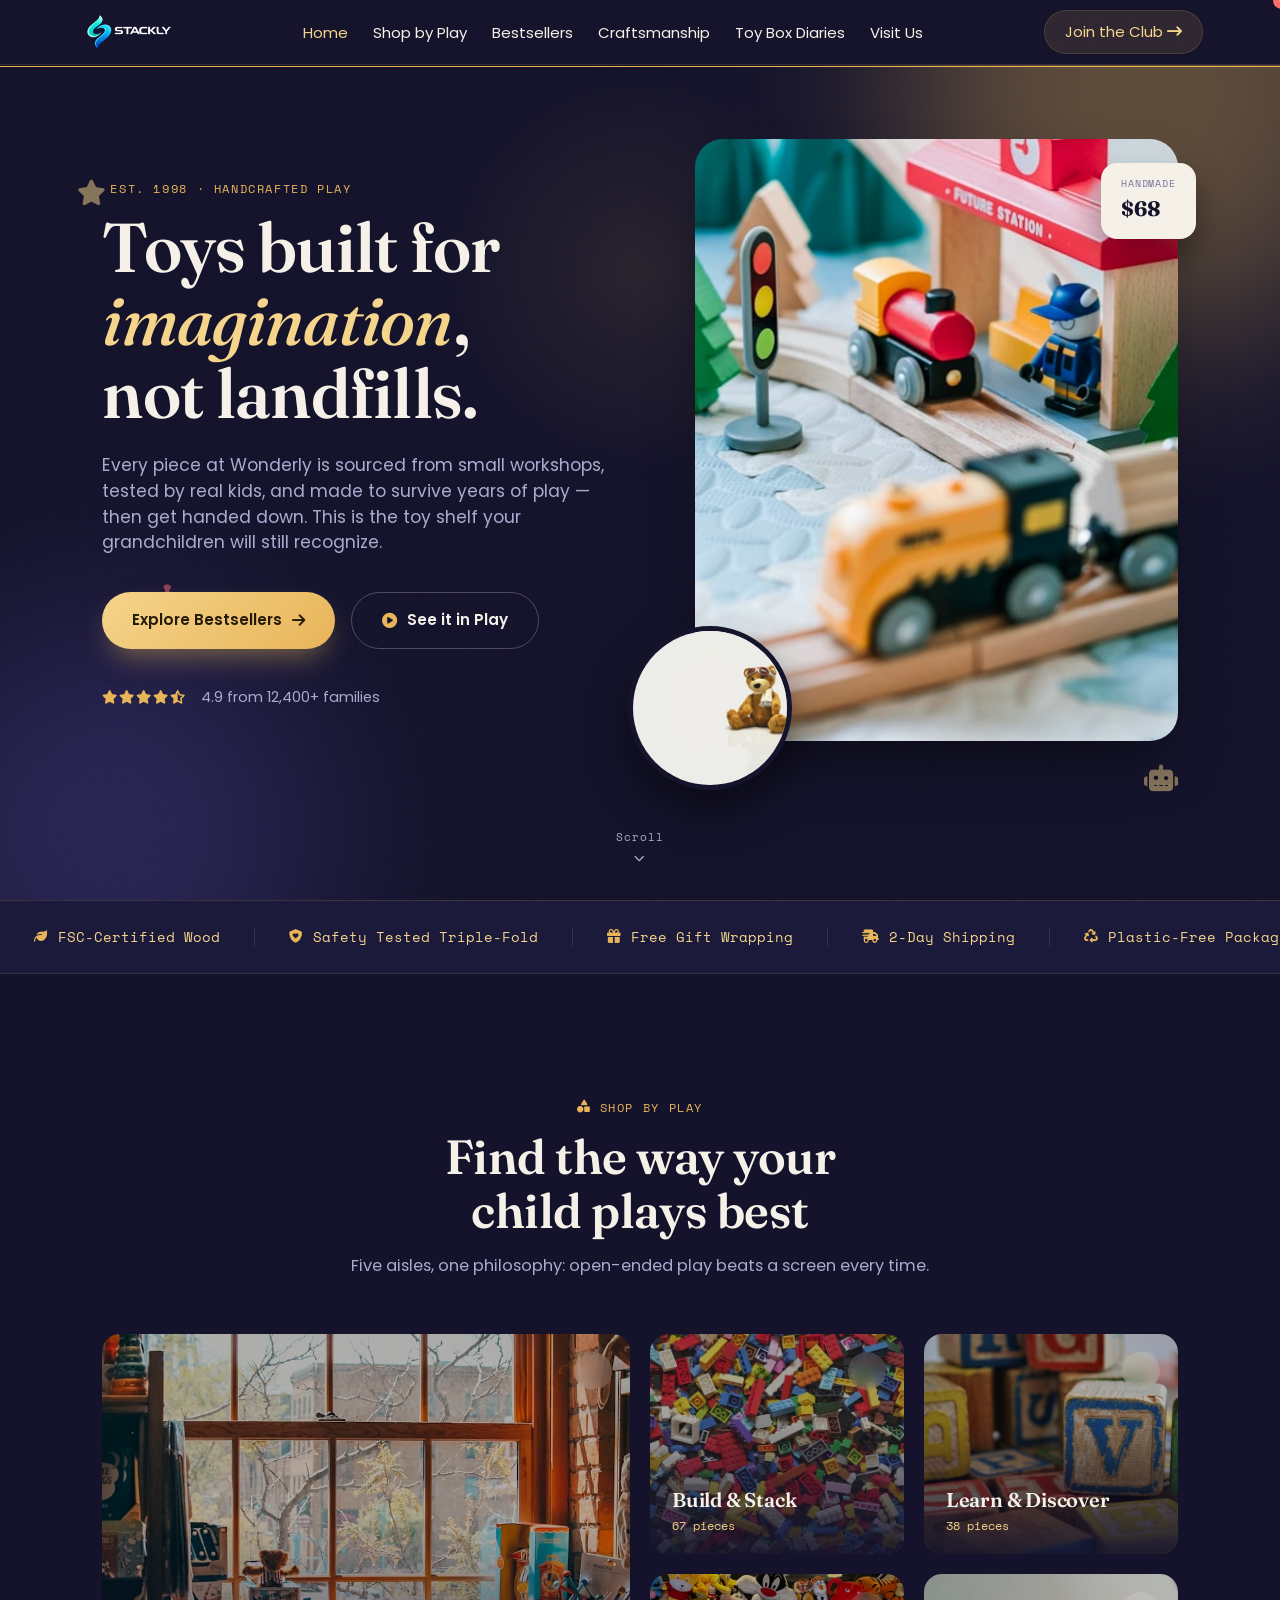
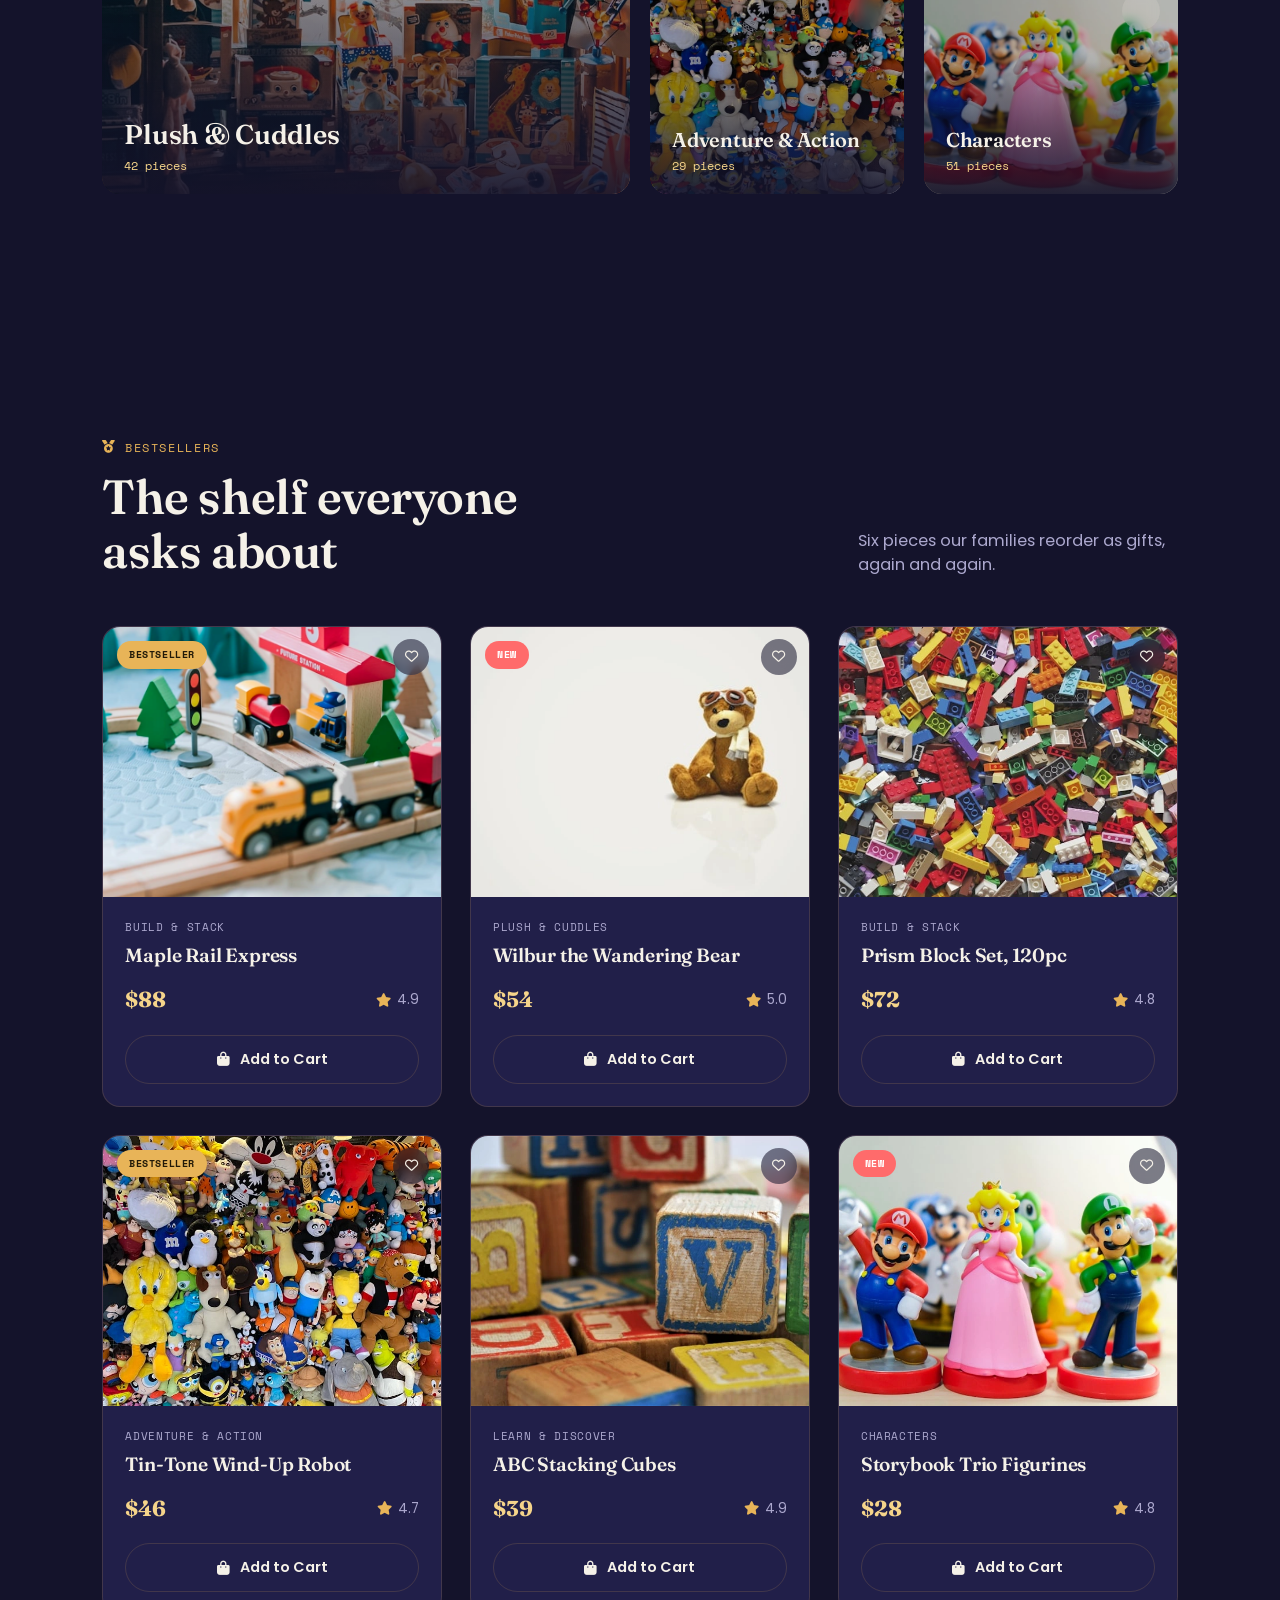
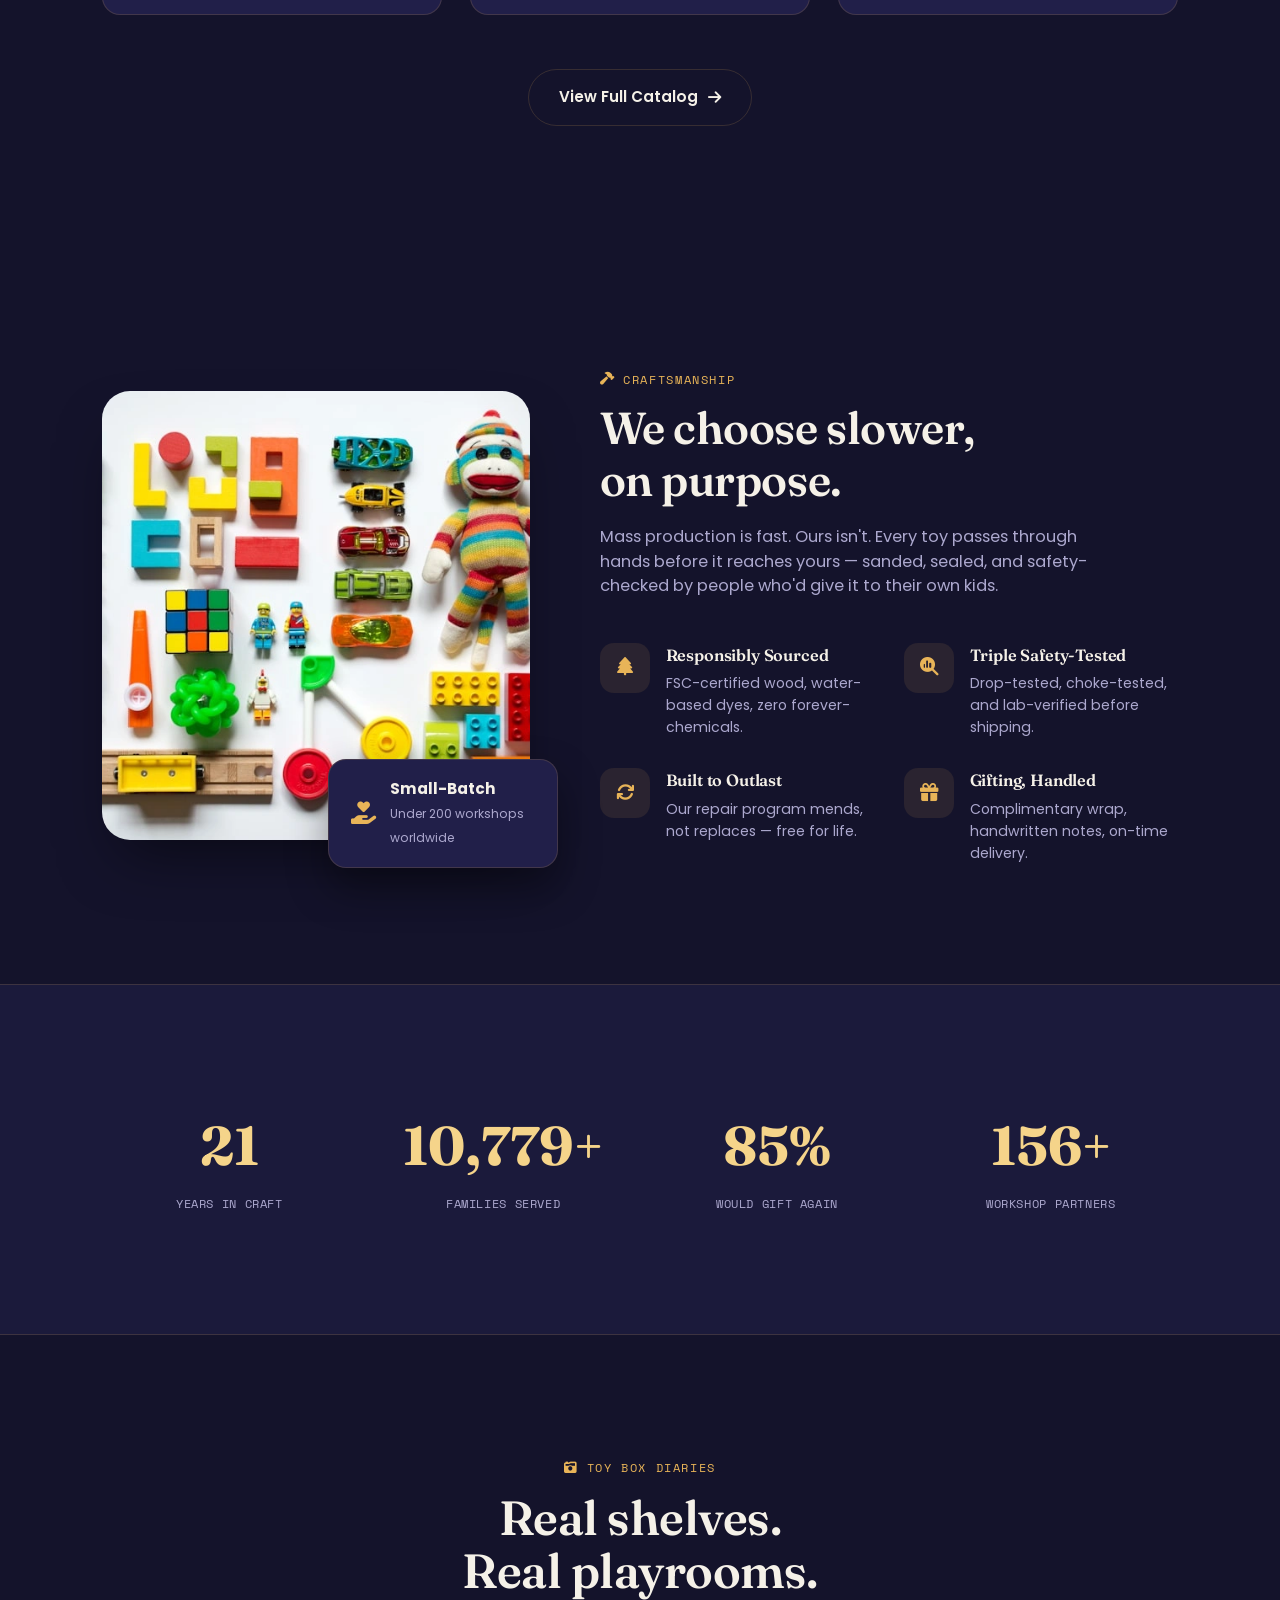
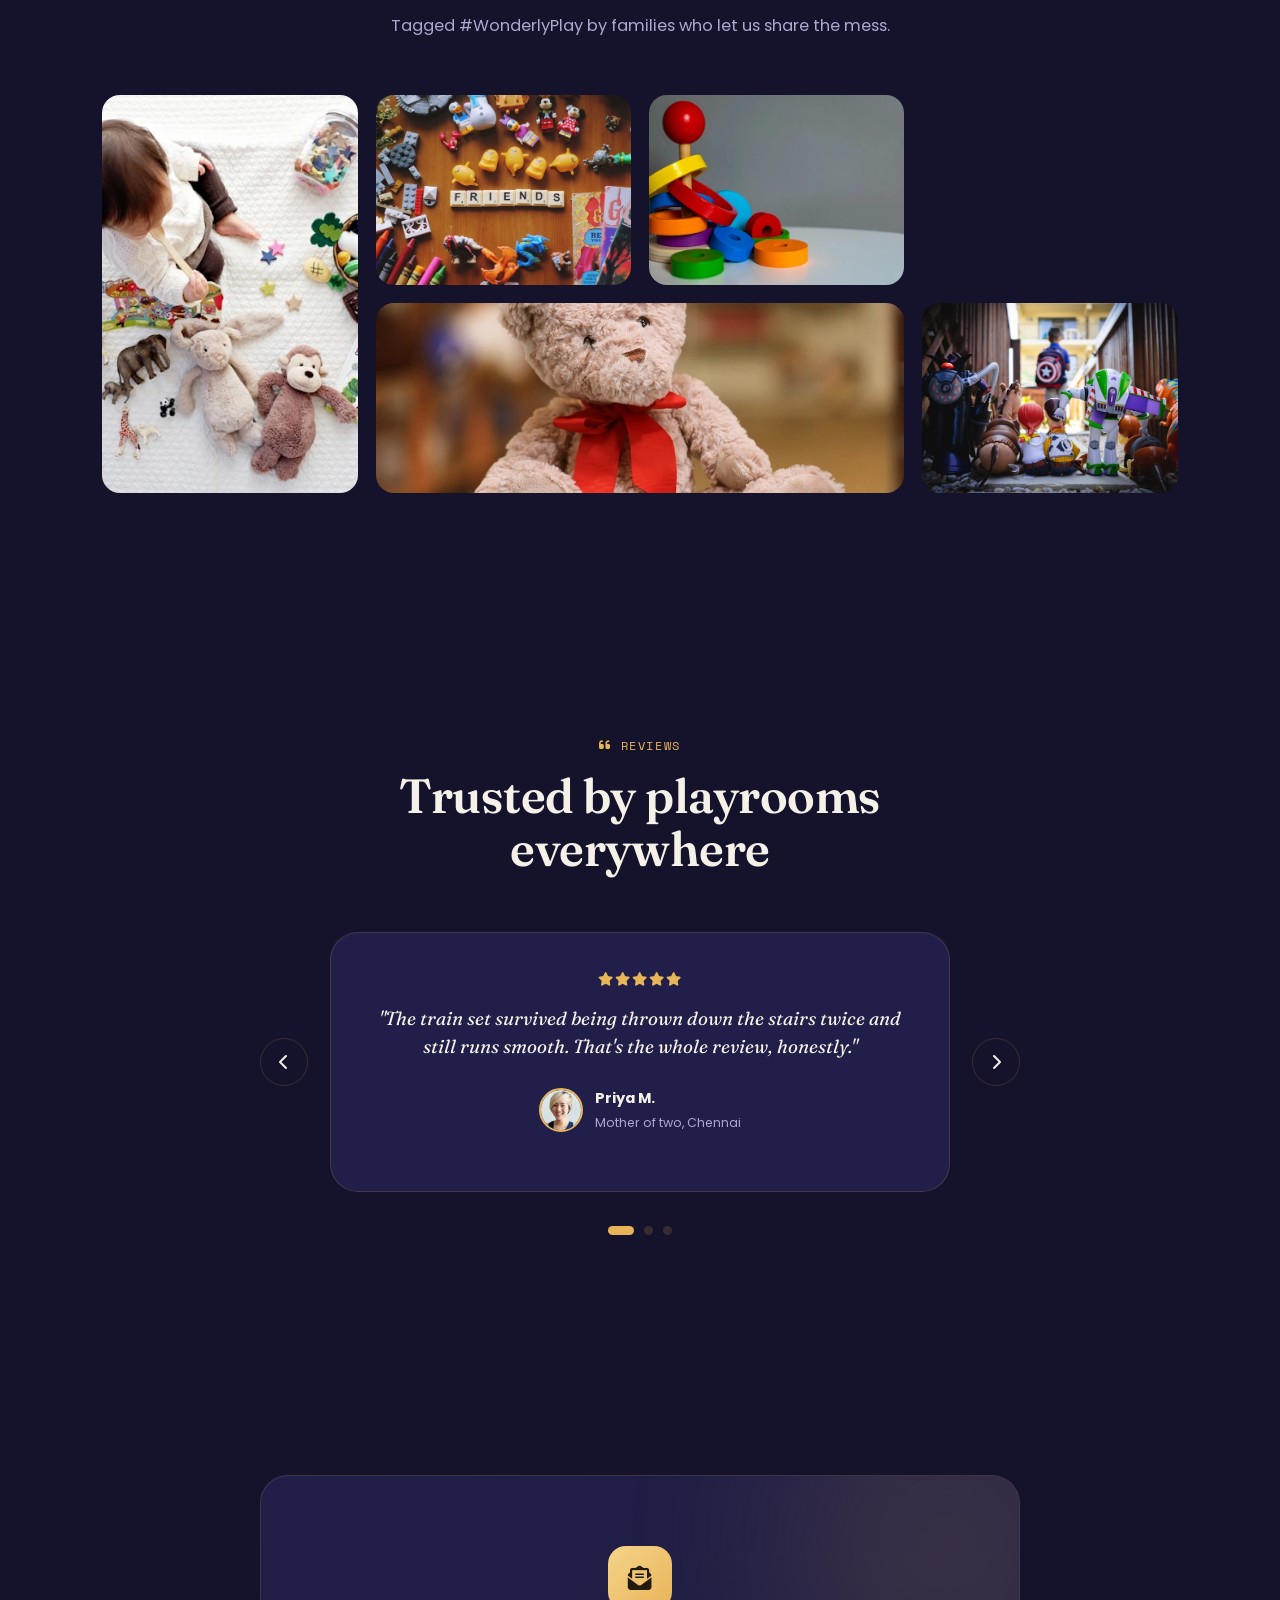
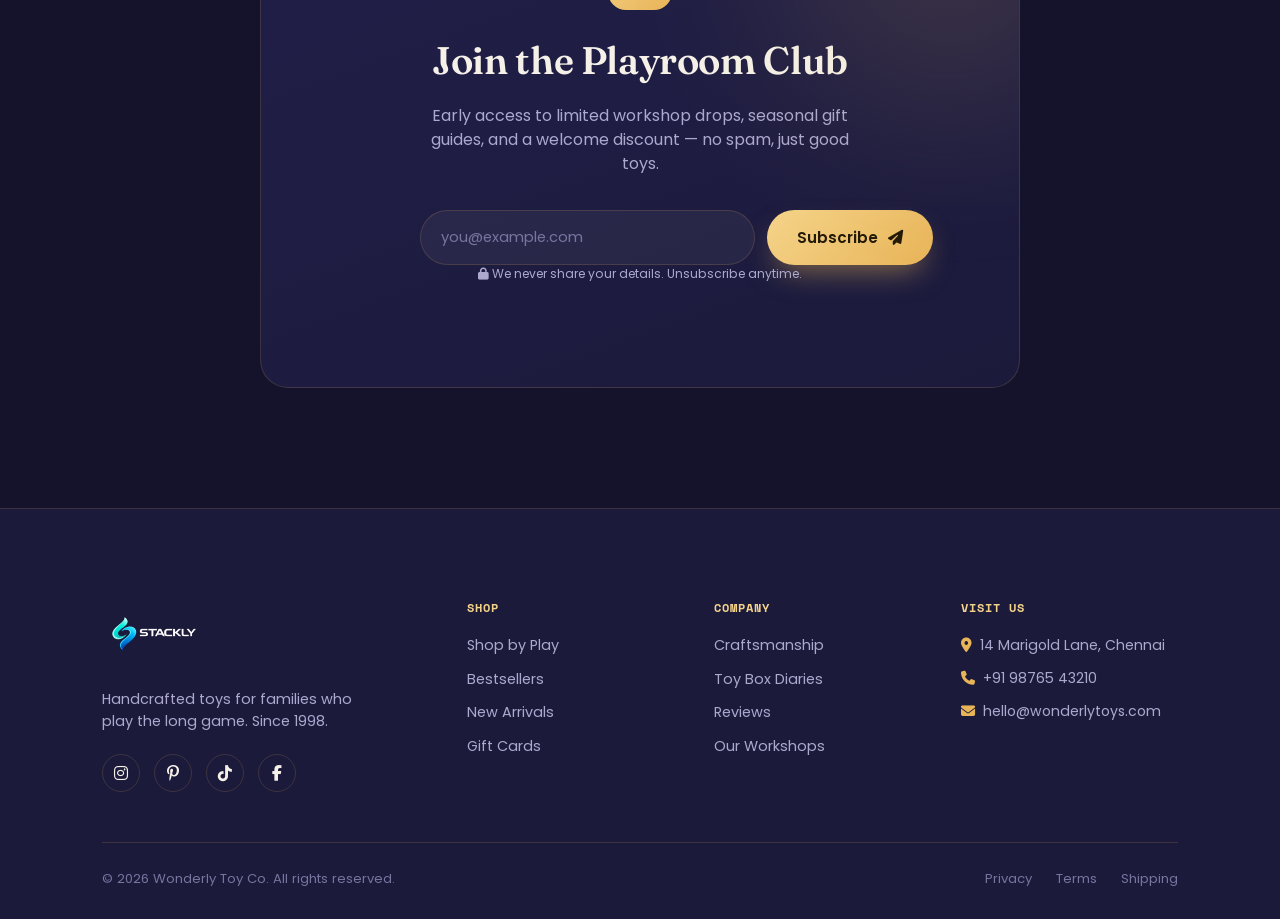
==== index.html @ fb706597 "first commit" ====
<!DOCTYPE html>
<html lang="en">
<head>
<meta charset="UTF-8">
<meta name="viewport" content="width=device-width, initial-scale=1.0">
<title>Wonderly &mdash; Toys Worth Keeping</title>

<link rel="preconnect" href="https://fonts.googleapis.com">
<link href="https://fonts.googleapis.com/css2?family=Fraunces:ital,opsz,wght@0,9..144,400;0,9..144,500;0,9..144,600;0,9..144,700;1,9..144,500&family=Poppins:wght@300;400;500;600;700;800&family=Space+Mono:wght@400;700&display=swap" rel="stylesheet">
<link rel="stylesheet" href="https://cdnjs.cloudflare.com/ajax/libs/font-awesome/6.5.1/css/all.min.css">

<link rel="stylesheet" href="style.css">
</head>
<body>

<div class="grain"></div>
<div class="cursor-glow" id="cursorGlow"></div>

<!-- ================= NAVBAR ================= -->
<header class="navbar" id="navbar">
  <div class="nav-inner">
    <a href="index.html">
    <img src="Assest/stacklylogo (1).webp" alt="Stackly Logo">
</a>

    <nav class="nav-links" id="navLinks">
        <a href="index.html" class="active-link">Home</a>
      <a href="shop.html">Shop by Play</a>
      <a href="best.html">Bestsellers</a>
      <a href="craft.html">Craftsmanship</a>
      <a href="diaries.html">Toy Box Diaries</a>
      <a href="visit.html">Visit Us</a>
      
    </nav>

    <div class="nav-icons">
     
        <span class="cart-count">3</span>
      </button>
      <a href="login.html" class="nav-cta">Join the Club <i class="fa-solid fa-arrow-right-long"></i></a>
      <button class="hamburger" id="hamburger" aria-label="Menu" aria-expanded="false">
        <span></span><span></span><span></span>
      </button>
    </div>
  </div>
</header>

<!-- mobile menu overlay -->
<div class="mobile-menu" id="mobileMenu">
  <nav>
    <a href="index.html">Home</a>
    <a href="shop.html">Shop by Play</a>
    <a href="best.html">Bestsellers</a>
    <a href="craft.html">Craftsmanship</a>
    <a href="diaries.html">Toy Box Diaries</a>
    <a href="visit.html">Visit Us</a>
    <a href="login.html" class="mm-cta">Join the Club</a>
  </nav>
</div>

<main>

<!-- ================= 1. HERO ================= -->
<section class="hero" id="hero">
  <div class="hero-bg-shapes">
    <span class="blob blob-a"></span>
    <span class="blob blob-b"></span>
    <i class="fa-solid fa-star float-icon fi-1"></i>
    <i class="fa-solid fa-puzzle-piece float-icon fi-2"></i>
    <i class="fa-solid fa-kite float-icon fi-3"></i>
    <i class="fa-solid fa-robot float-icon fi-4"></i>
  </div>

  <div class="hero-inner">
    <div class="hero-copy">
      <p class="eyebrow reveal"><i class="fa-solid fa-sparkles"></i> Est. 1998 &middot; Handcrafted Play</p>
      <h1 class="reveal">Toys built for<br><span class="script-word">imagination</span>,<br>not landfills.</h1>
      <p class="hero-sub reveal">Every piece at Wonderly is sourced from small workshops, tested by real kids, and made to survive years of play &mdash; then get handed down. This is the toy shelf your grandchildren will still recognize.</p>
      <div class="hero-actions reveal">
        <a href="best.html" class="btn btn-primary">
          <span>Explore Bestsellers</span>
          <i class="fa-solid fa-arrow-right"></i>
        </a>
        <a href="404.html" class="btn btn-ghost">
          <i class="fa-solid fa-circle-play"></i>
          <span>See it in Play</span>
        </a>
      </div>
      <div class="hero-trust reveal">
        <div class="stars">
          <i class="fa-solid fa-star"></i><i class="fa-solid fa-star"></i><i class="fa-solid fa-star"></i><i class="fa-solid fa-star"></i><i class="fa-solid fa-star-half-stroke"></i>
        </div>
        <span>4.9 from 12,400+ families</span>
      </div>
    </div>

    <div class="hero-visual reveal">
      <div class="hero-frame">
        <img src="Assest/toy1.webp" alt="Handcrafted wooden train set" class="hero-img hero-img-main">
        <img src="Assest/toy2.webp" alt="Plush teddy bear" class="hero-img hero-img-float">
        <div class="hero-tag">
          <span class="tag-eyebrow">Handmade</span>
          <span class="tag-price">$68</span>
        </div>
      </div>
      <div class="hero-frame-glow"></div>
    </div>
  </div>

  <a href="#marquee" class="scroll-cue" aria-label="Scroll down">
    <span>Scroll</span>
    <i class="fa-solid fa-chevron-down"></i>
  </a>
</section>

<!-- ================= 2. TRUST MARQUEE ================= -->
<section class="marquee-section" id="marquee">
  <div class="marquee-track">
    <div class="marquee-group">
      <span><i class="fa-solid fa-leaf"></i> FSC-Certified Wood</span>
      <span><i class="fa-solid fa-shield-heart"></i> Safety Tested Triple-Fold</span>
      <span><i class="fa-solid fa-gift"></i> Free Gift Wrapping</span>
      <span><i class="fa-solid fa-truck-fast"></i> 2-Day Shipping</span>
      <span><i class="fa-solid fa-recycle"></i> Plastic-Free Packaging</span>
      <span><i class="fa-solid fa-award"></i> 25 Years of Craft</span>
      <span><i class="fa-solid fa-leaf"></i> FSC-Certified Wood</span>
      <span><i class="fa-solid fa-shield-heart"></i> Safety Tested Triple-Fold</span>
      <span><i class="fa-solid fa-gift"></i> Free Gift Wrapping</span>
      <span><i class="fa-solid fa-truck-fast"></i> 2-Day Shipping</span>
      <span><i class="fa-solid fa-recycle"></i> Plastic-Free Packaging</span>
      <span><i class="fa-solid fa-award"></i> 25 Years of Craft</span>
    </div>
  </div>
</section>

<!-- ================= 3. CATEGORIES ================= -->
<section class="categories" id="categories">
  <div class="section-head reveal">
    <p class="eyebrow"><i class="fa-solid fa-shapes"></i> Shop by Play</p>
    <h2>Find the way your<br>child plays best</h2>
    <p class="section-sub">Five aisles, one philosophy: open-ended play beats a screen every time.</p>
  </div>

  <div class="cat-grid">
    <a href="404.html" class="cat-card cat-large reveal">
      <img src="Assest/toy3.webp" alt="Shelf of plush toys">
      <div class="cat-info">
        <h3>Plush &amp; Cuddles</h3>
        <p>42 pieces</p>
      </div>
      <span class="cat-arrow"><i class="fa-solid fa-arrow-up-right"></i></span>
    </a>
    <a href="404.html" class="cat-card reveal">
      <img src="Assest/toy4.webp" alt="Colourful building blocks">
      <div class="cat-info">
        <h3>Build &amp; Stack</h3>
        <p>67 pieces</p>
      </div>
      <span class="cat-arrow"><i class="fa-solid fa-arrow-up-right"></i></span>
    </a>
    <a href="404.html" class="cat-card reveal">
      <img src="Assest/toy5.webp" alt="Alphabet learning cubes">
      <div class="cat-info">
        <h3>Learn &amp; Discover</h3>
        <p>38 pieces</p>
      </div>
      <span class="cat-arrow"><i class="fa-solid fa-arrow-up-right"></i></span>
    </a>
    <a href="404.html" class="cat-card reveal">
      <img src="Assest/toy6.webp" alt="Robot action figure">
      <div class="cat-info">
        <h3>Adventure &amp; Action</h3>
        <p>29 pieces</p>
      </div>
      <span class="cat-arrow"><i class="fa-solid fa-arrow-up-right"></i></span>
    </a>
    <a href="404.html" class="cat-card reveal">
      <img src="Assest/toy7.webp" alt="Character figurines">
      <div class="cat-info">
        <h3>Characters</h3>
        <p>51 pieces</p>
      </div>
      <span class="cat-arrow"><i class="fa-solid fa-arrow-up-right"></i></span>
    </a>
  </div>
</section>

<!-- ================= 4. FEATURED PRODUCTS ================= -->
<section class="bestsellers" id="bestsellers">
  <div class="section-head split reveal">
    <div>
      <p class="eyebrow"><i class="fa-solid fa-medal"></i> Bestsellers</p>
      <h2>The shelf everyone<br>asks about</h2>
    </div>
    <p class="section-sub">Six pieces our families reorder as gifts, again and again.</p>
  </div>

  <div class="product-grid">

    <article class="product-card reveal">
      <div class="product-media">
        <img src="Assest/toy1.webp" alt="Wooden train set">
        <span class="product-badge">Bestseller</span>
        <button class="wish-btn"><i class="fa-regular fa-heart"></i></button>
      </div>
      <div class="product-info">
        <p class="product-cat">Build &amp; Stack</p>
        <h3>Maple Rail Express</h3>
        <div class="product-bottom">
          <span class="price">$88</span>
          <div class="rating"><i class="fa-solid fa-star"></i> 4.9</div>
        </div>
        <button class="btn-add"><i class="fa-solid fa-bag-shopping"></i> Add to Cart</button>
      </div>
    </article>

    <article class="product-card reveal">
      <div class="product-media">
        <img src="Assest/toy2.webp" alt="Plush teddy bear">
        <span class="product-badge badge-new">New</span>
        <button class="wish-btn"><i class="fa-regular fa-heart"></i></button>
      </div>
      <div class="product-info">
        <p class="product-cat">Plush &amp; Cuddles</p>
        <h3>Wilbur the Wandering Bear</h3>
        <div class="product-bottom">
          <span class="price">$54</span>
          <div class="rating"><i class="fa-solid fa-star"></i> 5.0</div>
        </div>
        <button class="btn-add"><i class="fa-solid fa-bag-shopping"></i> Add to Cart</button>
      </div>
    </article>

    <article class="product-card reveal">
      <div class="product-media">
        <img src="Assest/toy4.webp" alt="Colourful building blocks">
        <button class="wish-btn"><i class="fa-regular fa-heart"></i></button>
      </div>
      <div class="product-info">
        <p class="product-cat">Build &amp; Stack</p>
        <h3>Prism Block Set, 120pc</h3>
        <div class="product-bottom">
          <span class="price">$72</span>
          <div class="rating"><i class="fa-solid fa-star"></i> 4.8</div>
        </div>
        <button class="btn-add"><i class="fa-solid fa-bag-shopping"></i> Add to Cart</button>
      </div>
    </article>

    <article class="product-card reveal">
      <div class="product-media">
        <img src="Assest/toy6.webp" alt="Retro robot toy">
        <span class="product-badge">Bestseller</span>
        <button class="wish-btn"><i class="fa-regular fa-heart"></i></button>
      </div>
      <div class="product-info">
        <p class="product-cat">Adventure &amp; Action</p>
        <h3>Tin-Tone Wind-Up Robot</h3>
        <div class="product-bottom">
          <span class="price">$46</span>
          <div class="rating"><i class="fa-solid fa-star"></i> 4.7</div>
        </div>
        <button class="btn-add"><i class="fa-solid fa-bag-shopping"></i> Add to Cart</button>
      </div>
    </article>

    <article class="product-card reveal">
      <div class="product-media">
        <img src="Assest/toy5.webp" alt="Alphabet cube toy set">
        <button class="wish-btn"><i class="fa-regular fa-heart"></i></button>
      </div>
      <div class="product-info">
        <p class="product-cat">Learn &amp; Discover</p>
        <h3>ABC Stacking Cubes</h3>
        <div class="product-bottom">
          <span class="price">$39</span>
          <div class="rating"><i class="fa-solid fa-star"></i> 4.9</div>
        </div>
        <button class="btn-add"><i class="fa-solid fa-bag-shopping"></i> Add to Cart</button>
      </div>
    </article>

    <article class="product-card reveal">
      <div class="product-media">
        <img src="Assest/toy7.webp" alt="Character figurine trio">
        <span class="product-badge badge-new">New</span>
        <button class="wish-btn"><i class="fa-regular fa-heart"></i></button>
      </div>
      <div class="product-info">
        <p class="product-cat">Characters</p>
        <h3>Storybook Trio Figurines</h3>
        <div class="product-bottom">
          <span class="price">$28</span>
          <div class="rating"><i class="fa-solid fa-star"></i> 4.8</div>
        </div>
        <button class="btn-add"><i class="fa-solid fa-bag-shopping"></i> Add to Cart</button>
      </div>
    </article>

  </div>

  <div class="bestseller-cta reveal">
    <a href="404.html" class="btn btn-outline">View Full Catalog <i class="fa-solid fa-arrow-right"></i></a>
  </div>
</section>

<!-- ================= 5. CRAFTSMANSHIP ================= -->
<section class="craft" id="craft">
  <div class="craft-visual reveal">
    <img src="Assest/toy8.webp" alt="Wooden toys being made">
    <div class="craft-float-card">
      <i class="fa-solid fa-hand-holding-heart"></i>
      <div>
        <strong>Small-Batch</strong>
        <span>Under 200 workshops worldwide</span>
      </div>
    </div>
  </div>

  <div class="craft-copy">
    <p class="eyebrow reveal"><i class="fa-solid fa-hammer"></i> Craftsmanship</p>
    <h2 class="reveal">We choose slower,<br>on purpose.</h2>
    <p class="craft-sub reveal">Mass production is fast. Ours isn't. Every toy passes through hands before it reaches yours &mdash; sanded, sealed, and safety-checked by people who'd give it to their own kids.</p>

    <div class="craft-features">
      <div class="craft-feat reveal">
        <span class="craft-icon"><i class="fa-solid fa-tree"></i></span>
        <div>
          <h4>Responsibly Sourced</h4>
          <p>FSC-certified wood, water-based dyes, zero forever-chemicals.</p>
        </div>
      </div>
      <div class="craft-feat reveal">
        <span class="craft-icon"><i class="fa-solid fa-magnifying-glass-chart"></i></span>
        <div>
          <h4>Triple Safety-Tested</h4>
          <p>Drop-tested, choke-tested, and lab-verified before shipping.</p>
        </div>
      </div>
      <div class="craft-feat reveal">
        <span class="craft-icon"><i class="fa-solid fa-arrows-rotate"></i></span>
        <div>
          <h4>Built to Outlast</h4>
          <p>Our repair program mends, not replaces &mdash; free for life.</p>
        </div>
      </div>
      <div class="craft-feat reveal">
        <span class="craft-icon"><i class="fa-solid fa-gift"></i></span>
        <div>
          <h4>Gifting, Handled</h4>
          <p>Complimentary wrap, handwritten notes, on-time delivery.</p>
        </div>
      </div>
    </div>
  </div>
</section>

<!-- ================= 6. STATS ================= -->
<section class="stats" id="stats">
  <div class="stats-grid">
    <div class="stat reveal">
      <span class="stat-num" data-target="25" data-suffix="">0</span>
      <p>Years in Craft</p>
    </div>
    <div class="stat reveal">
      <span class="stat-num" data-target="12400" data-suffix="+">0</span>
      <p>Families Served</p>
    </div>
    <div class="stat reveal">
      <span class="stat-num" data-target="98" data-suffix="%">0</span>
      <p>Would Gift Again</p>
    </div>
    <div class="stat reveal">
      <span class="stat-num" data-target="180" data-suffix="+">0</span>
      <p>Workshop Partners</p>
    </div>
  </div>
</section>

<!-- ================= 7. GALLERY ================= -->
<section class="gallery" id="gallery">
  <div class="section-head reveal">
    <p class="eyebrow"><i class="fa-solid fa-camera-retro"></i> Toy Box Diaries</p>
    <h2>Real shelves.<br>Real playrooms.</h2>
    <p class="section-sub">Tagged #WonderlyPlay by families who let us share the mess.</p>
  </div>

  <div class="gallery-grid">
    <div class="gallery-item g-tall reveal">
      <img src="Assest/toy9.webp" alt="Child surrounded by toys">
      <span class="g-overlay"><i class="fa-brands fa-instagram"></i> @little.wonders</span>
    </div>
    <div class="gallery-item reveal">
      <img src="Assest/toy10.webp" alt="Assorted colourful toys">
      <span class="g-overlay"><i class="fa-brands fa-instagram"></i> @playroom.diaries</span>
    </div>
    <div class="gallery-item reveal">
      <img src="Assest/toy11.webp" alt="Plastic building toy">
      <span class="g-overlay"><i class="fa-brands fa-instagram"></i> @rainydayplay</span>
    </div>
    <div class="gallery-item g-wide reveal">
      <img src="Assest/toy12.webp" alt="Teddy bear with red bow">
      <span class="g-overlay"><i class="fa-brands fa-instagram"></i> @bearhugs_co</span>
    </div>
    <div class="gallery-item reveal">
      <img src="Assest/toy13.webp" alt="Toy figure on table">
      <span class="g-overlay"><i class="fa-brands fa-instagram"></i> @shelfie.stories</span>
    </div>
  </div>
</section>

<!-- ================= 8. TESTIMONIALS ================= -->
<section class="testimonials" id="testimonials">
  <div class="section-head reveal">
    <p class="eyebrow"><i class="fa-solid fa-quote-left"></i> Reviews</p>
    <h2>Trusted by playrooms<br>everywhere</h2>
  </div>

  <div class="testi-wrap reveal">
    <button class="testi-nav prev" id="testiPrev" aria-label="Previous review"><i class="fa-solid fa-chevron-left"></i></button>

    <div class="testi-track" id="testiTrack">
      <div class="testi-card active">
        <div class="stars"><i class="fa-solid fa-star"></i><i class="fa-solid fa-star"></i><i class="fa-solid fa-star"></i><i class="fa-solid fa-star"></i><i class="fa-solid fa-star"></i></div>
        <p>"The train set survived being thrown down the stairs twice and still runs smooth. That's the whole review, honestly."</p>
        <div class="testi-person">
          <img src="Assest/toy14.webp" alt="Priya M.">
          <div><strong>Priya M.</strong><span>Mother of two, Chennai</span></div>
        </div>
      </div>
      <div class="testi-card">
        <div class="stars"><i class="fa-solid fa-star"></i><i class="fa-solid fa-star"></i><i class="fa-solid fa-star"></i><i class="fa-solid fa-star"></i><i class="fa-solid fa-star"></i></div>
        <p>"Ordered the bear as a gift and the handwritten note nearly made me cry before it even reached her. Small details, huge impact."</p>
        <div class="testi-person">
          <img src="Assest/toy15.webp" alt="Daniel R.">
          <div><strong>Daniel R.</strong><span>Gifting for niece, Austin</span></div>
        </div>
      </div>
      <div class="testi-card">
        <div class="stars"><i class="fa-solid fa-star"></i><i class="fa-solid fa-star"></i><i class="fa-solid fa-star"></i><i class="fa-solid fa-star"></i><i class="fa-solid fa-star-half-stroke"></i></div>
        <p>"We've replaced almost every plastic toy in the house with something from Wonderly. My kids actually play longer with less."</p>
        <div class="testi-person">
          <img src="Assest/toy16.webp" alt="Anjali K.">
          <div><strong>Anjali K.</strong><span>Parent of three, Bengaluru</span></div>
        </div>
      </div>
    </div>

    <button class="testi-nav next" id="testiNext" aria-label="Next review"><i class="fa-solid fa-chevron-right"></i></button>
  </div>

  <div class="testi-dots" id="testiDots">
    <button class="dot active" data-i="0"></button>
    <button class="dot" data-i="1"></button>
    <button class="dot" data-i="2"></button>
  </div>
</section>

<!-- ================= 9. NEWSLETTER ================= -->
<section class="newsletter" id="newsletter">
  <div class="newsletter-card reveal">
    <div class="nl-icon"><i class="fa-solid fa-envelope-open-text"></i></div>
    <h2>Join the Playroom Club</h2>
    <p>Early access to limited workshop drops, seasonal gift guides, and a welcome discount &mdash; no spam, just good toys.</p>
    <form class="nl-form" onsubmit="return false;">
      <input type="email" placeholder="you@example.com" required>
      <button type="submit" class="btn btn-primary"><span><a href="404.html">Subscribe</a></span><i class="fa-solid fa-paper-plane"></i></button>
    </form>
    <p class="nl-fine"><i class="fa-solid fa-lock"></i> We never share your details. Unsubscribe anytime.</p>
  </div>
</section>

</main>

<!-- ================= 10. FOOTER ================= -->
<footer class="footer" id="contact">
  <div class="footer-top">
    <div class="footer-brand">
      <div class="footer-brand">
    <a href="index.html"><img src="Assest/stacklylogo (1).webp" alt="Stackly Logo"></a>
</div>
      <p>Handcrafted toys for families who play the long game. Since 1998.</p>
      <div class="footer-social">
        <a href="404.html" aria-label="Instagram"><i class="fa-brands fa-instagram"></i></a>
        <a href="404.html" aria-label="Pinterest"><i class="fa-brands fa-pinterest-p"></i></a>
        <a href="404.html" aria-label="TikTok"><i class="fa-brands fa-tiktok"></i></a>
        <a href="404.html" aria-label="Facebook"><i class="fa-brands fa-facebook-f"></i></a>
      </div>
    </div>

    <div class="footer-col">
      <h5>Shop</h5>
      <a href="shop.html">Shop by Play</a>
      <a href="best.html">Bestsellers</a>
      <a href="visit.html">New Arrivals</a>
      <a href="visit.html">Gift Cards</a>
    </div>
    <div class="footer-col">
      <h5>Company</h5>
      <a href="craft.html">Craftsmanship</a>
      <a href="diaries.html">Toy Box Diaries</a>
      <a href="visit.html">Reviews</a>
      <a href="visit.html">Our Workshops</a>
    </div>
    <div class="footer-col">
      <h5>Visit Us</h5>
      <p><i class="fa-solid fa-location-dot"></i> 14 Marigold Lane, Chennai</p>
      <p><i class="fa-solid fa-phone"></i> +91 98765 43210</p>
      <p><i class="fa-solid fa-envelope"></i> hello@wonderlytoys.com</p>
    </div>
  </div>

  <div class="footer-bottom">
    <p>&copy; 2026 Wonderly Toy Co. All rights reserved.</p>
    <div class="footer-legal">
      <a href="404.html">Privacy</a>
      <a href="404.html">Terms</a>
      <a href="404.html">Shipping</a>
    </div>
  </div>
</footer>

<button class="to-top" id="toTop" aria-label="Back to top"><i class="fa-solid fa-arrow-up"></i></button>

<script src="script.js"></script>
</body>
</html>
---- style.css ----
/* ===================================================
   WONDERLY — Premium Toy Store
   Tokens
=================================================== */
:root{
  --bg-deep:#14132B;
  --bg-alt:#1B1A3B;
  --bg-card:#211F49;
  --gold:#E8B458;
  --gold-light:#F5D48A;
  --cream:#F5F1E8;
  --lavender:#ACA8CE;
  --lavender-dim:#78749E;
  --coral:#FF6B6B;
  --line: rgba(232,180,88,0.16);
  --shadow: 0 30px 60px -20px rgba(0,0,0,0.55);
  --ease-bounce: cubic-bezier(.34,1.56,.64,1);
  --ease-smooth: cubic-bezier(.22,1,.36,1);
  --radius-lg: 28px;
  --radius-md: 18px;
  --radius-sm: 10px;
  --font-display: 'Fraunces', serif;
  --font-body: 'Poppins', sans-serif;
  --font-mono: 'Space Mono', monospace;
}

*{margin:0;padding:0;box-sizing:border-box;}
html{scroll-behavior:smooth;}
body{
  background:var(--bg-deep);
  color:var(--cream);
  font-family:var(--font-body);
  overflow-x:hidden;
  line-height:1.5;
  -webkit-font-smoothing:antialiased;
}
img{max-width:100%;display:block;}
a{color:inherit;text-decoration:none;}
button{font-family:inherit;cursor:pointer;border:none;background:none;color:inherit;}
ul{list-style:none;}
::selection{background:var(--gold);color:var(--bg-deep);}

.grain{
  position:fixed;inset:0;pointer-events:none;z-index:9998;opacity:.035;mix-blend-mode:overlay;
  background-image:url("data:image/svg+xml,%3Csvg xmlns='http://www.w3.org/2000/svg' width='120' height='120'%3E%3Cfilter id='n'%3E%3CfeTurbulence type='fractalNoise' baseFrequency='0.9' numOctaves='2' stitchTiles='stitch'/%3E%3C/filter%3E%3Crect width='100%25' height='100%25' filter='url(%23n)'/%3E%3C/svg%3E");
}
.cursor-glow{
  position:fixed;width:420px;height:420px;border-radius:50%;pointer-events:none;z-index:1;
  background:radial-gradient(circle,rgba(232,180,88,0.10),transparent 70%);
  transform:translate(-50%,-50%);
  left:50%;top:30%;
  transition:left .5s var(--ease-smooth), top .5s var(--ease-smooth);
}

/* ===================== reveal on scroll ===================== */
.reveal{opacity:0;transform:translateY(36px) scale(.98);transition:opacity .8s var(--ease-bounce), transform .8s var(--ease-bounce);}
.reveal.in-view{opacity:1;transform:translateY(0) scale(1);}

.eyebrow{
  display:inline-flex;align-items:center;gap:8px;
  font-family:var(--font-mono);font-size:.72rem;letter-spacing:.14em;text-transform:uppercase;
  color:var(--gold);margin-bottom:14px;
}
.eyebrow i{font-size:.8rem;}

h1,h2,h3,h4{font-family:var(--font-display);font-weight:600;color:var(--cream);letter-spacing:-0.01em;}
.section-head{max-width:640px;margin:0 auto 56px;text-align:center;}
.section-head h2{font-size:clamp(2rem,4vw,3rem);line-height:1.12;}
.section-sub{color:var(--lavender);margin-top:16px;font-size:1.02rem;}
.section-head.split{max-width:1180px;display:flex;justify-content:space-between;align-items:flex-end;gap:32px;text-align:left;margin-bottom:48px;}
.section-head.split .section-sub{max-width:320px;margin-top:0;}

section{padding:120px 8vw;position:relative;}

/* ===================== buttons ===================== */
.btn{
  display:inline-flex;align-items:center;gap:10px;
  padding:16px 30px;border-radius:100px;font-weight:600;font-size:.95rem;
  transition:transform .45s var(--ease-bounce), box-shadow .4s ease, background .3s ease, color .3s ease;
  white-space:nowrap;
}
.btn i{transition:transform .35s var(--ease-bounce);}
.btn-primary{
  background:linear-gradient(135deg,var(--gold-light),var(--gold));
  color:#231A08;box-shadow:0 14px 30px -10px rgba(232,180,88,.55);
}
.btn-primary:hover{transform:translateY(-4px) scale(1.03);box-shadow:0 20px 40px -12px rgba(232,180,88,.7);}
.btn-primary:hover i{transform:translateX(5px);}
.btn-ghost{color:var(--cream);border:1.5px solid rgba(245,241,232,.25);}
.btn-ghost:hover{border-color:var(--gold);color:var(--gold);transform:translateY(-4px);}
.btn-ghost i{color:var(--gold);}
.btn-outline{border:1.5px solid var(--line);color:var(--cream);}
.btn-outline:hover{background:var(--gold);color:#231A08;transform:translateY(-4px) scale(1.03);}

/* ===================================================
   NAVBAR
=================================================== */
/* Normal Navbar */
.navbar{
    position: fixed;
    top: 0;
    left: 0;
    width: 100%;
    height: 65px;
    padding: 0 6%;
    display: flex;
    align-items: center;
    justify-content: center;
    background: #14132B;
    border-bottom: 1px solid rgba(232,180,88,.15);
    z-index: 1000;
    transition: background .3s ease, backdrop-filter .3s ease;
}

/* Scroll Navbar */
.navbar.scrolled{
    height: 65px;              /* Same height */
    padding: 0 6%;             /* Same padding */
    display: flex;
    align-items: center;
    background: rgba(20,19,43,.98);
    backdrop-filter: blur(15px);
    border-bottom: 1px solid rgba(232,180,88,.15);
}
.nav-inner{
    width:100%;
    display:flex;
    justify-content:space-between;
    align-items:center;
}
.nav-inner .logo{justify-self:start;}
.nav-inner .nav-links{justify-self:center;}
.nav-inner .nav-icons{justify-self:end;}
.logo{display:flex;align-items:center;gap:10px;}
.nav-inner > a img{
    height:70px;
    width:auto;
    display:block;
}
.logo-mark{
  width:38px;height:38px;border-radius:12px;display:grid;place-items:center;
  background:linear-gradient(135deg,var(--gold-light),var(--gold));color:#231A08;font-size:1rem;
  transition:transform .5s var(--ease-bounce);
}
.logo:hover .logo-mark{transform:rotate(-14deg) scale(1.08);}
.logo-text{font-family:var(--font-display);font-size:1.35rem;font-weight:700;letter-spacing:.01em;}

.nav-links{
    display:flex;
    align-items:center;
    gap:25px;
}
.nav-links a{
    font-size:15px;
    line-height:1;
    padding:0;
}
.nav-links a span{font-family:var(--font-mono);font-size:.65rem;color:var(--gold-light);opacity:.7;}
.nav-links a::after{
  content:'';position:absolute;left:0;bottom:-3px;width:0;height:1.5px;background:var(--gold);
  transition:width .35s var(--ease-smooth);
}
.nav-links a:hover{color:var(--cream);}
.nav-links a:hover::after{width:100%;}
.nav-cta{
    background:rgba(232,180,88,.12);
    border:1px solid var(--line);
    padding:10px 20px;
    font-size:15px;
    border-radius:100px;
    color:var(--gold-light);
}
.nav-cta::after{display:none;}
.nav-cta:hover{background:var(--gold);color:#231A08 !important;transform:translateY(-2px);}

.nav-icons{display:flex;align-items:center;gap:16px;}
.icon-btn{font-size:1.05rem;color:var(--cream);position:relative;transition:color .3s, transform .3s var(--ease-bounce);}
.icon-btn:hover{color:var(--gold);transform:scale(1.15);}
.cart-count{
  position:absolute;top:-8px;right:-10px;background:var(--coral);color:#fff;
  font-size:.62rem;font-weight:700;width:17px;height:17px;border-radius:50%;
  display:grid;place-items:center;font-family:var(--font-mono);
}

.hamburger{
  display:none;flex-direction:column;justify-content:center;gap:5px;width:26px;height:20px;z-index:1200;
}
.hamburger span{width:100%;height:2px;background:var(--cream);border-radius:2px;transition:all .4s var(--ease-bounce);}
.hamburger.active span:nth-child(1){transform:translateY(7px) rotate(45deg);}
.hamburger.active span:nth-child(2){opacity:0;transform:scaleX(0);}
.hamburger.active span:nth-child(3){transform:translateY(-7px) rotate(-45deg);}

.mobile-menu{
  position:fixed;inset:0;background:var(--bg-deep);z-index:1100;
  display:flex;flex-direction:column;justify-content:center;padding:8vw;
  transform:translateY(-100%);transition:transform .55s var(--ease-smooth);
}
.mobile-menu.active{transform:translateY(0);}
.mobile-menu nav{display:flex;flex-direction:column;gap:26px;}
.mobile-menu nav a{
  font-family:var(--font-display);font-size:2rem;color:var(--cream);display:flex;align-items:baseline;gap:14px;
  opacity:0;transform:translateX(-24px);transition:all .5s var(--ease-bounce);
}
.mobile-menu.active nav a{opacity:1;transform:translateX(0);}
.mobile-menu nav a span{font-family:var(--font-mono);font-size:.9rem;color:var(--gold);}
.mobile-menu nav a.mm-cta{
  margin-top:12px;color:#231A08;background:linear-gradient(135deg,var(--gold-light),var(--gold));
  padding:14px 26px;border-radius:100px;font-size:1.05rem;width:fit-content;
}
.mm-social{display:flex;gap:22px;margin-top:50px;}
.mm-account{
  display:flex;align-items:center;gap:10px;margin-top:14px;color:var(--lavender);font-size:.9rem;font-weight:500;
  opacity:0;transform:translateX(-24px);transition:all .5s var(--ease-bounce);
}
.mobile-menu.active .mm-account{opacity:1;transform:translateX(0);transition-delay:.05s;}
.mm-account:hover{color:var(--gold-light);}
.mm-social a{font-size:1.3rem;color:var(--lavender);transition:color .3s, transform .3s var(--ease-bounce);}
.mm-social a:hover{color:var(--gold);transform:translateY(-4px);}

/* ===================================================
   1. HERO
=================================================== */
.hero{
  min-height:100vh;display:flex;flex-direction:column;justify-content:center;
  padding-top:100px;overflow:hidden;position:relative;
  background-size:cover;background-position:center;background-repeat:no-repeat;
  background-image:linear-gradient(180deg, rgba(20,19,43,.92), rgba(20,19,43,.85) 45%, var(--bg-deep) 96%),
    url('https://images.unsplash.com/photo-1596068587619-e4b11c7a3488?w=1800&q=80&auto=format&fit=crop');
}
.hero-bg-shapes{position:absolute;inset:0;z-index:0;pointer-events:none;}
.blob{position:absolute;border-radius:50%;filter:blur(90px);opacity:.35;}
.blob-a{width:500px;height:500px;background:var(--gold);top:-160px;right:-120px;animation:drift1 16s ease-in-out infinite;}
.blob-b{width:420px;height:420px;background:#6A5ACD;bottom:-140px;left:-100px;opacity:.25;animation:drift2 20s ease-in-out infinite;}
@keyframes drift1{0%,100%{transform:translate(0,0);}50%{transform:translate(-40px,50px);}}
@keyframes drift2{0%,100%{transform:translate(0,0);}50%{transform:translate(50px,-30px);}}

.float-icon{position:absolute;color:var(--gold-light);opacity:.5;animation:floaty 6s ease-in-out infinite;}
.fi-1{top:20%;left:6%;font-size:1.6rem;animation-delay:0s;}
.fi-2{top:65%;left:12%;font-size:1.9rem;color:var(--coral);animation-delay:1.2s;}
.fi-3{top:14%;right:34%;font-size:2rem;animation-delay:2s;}
.fi-4{bottom:12%;right:8%;font-size:1.7rem;animation-delay:.6s;}
@keyframes floaty{0%,100%{transform:translateY(0) rotate(0deg);}50%{transform:translateY(-22px) rotate(8deg);}}

.hero-inner{
  position:relative;z-index:2;max-width:1400px;margin:0 auto;width:100%;
  display:grid;grid-template-columns:1.05fr .95fr;gap:60px;align-items:center;
}
.hero-copy h1{
  font-size:clamp(2.6rem,5.4vw,4.4rem);line-height:1.06;margin-bottom:22px;
}
.script-word{font-style:italic;font-weight:500;color:var(--gold-light);}
.hero-sub{color:var(--lavender);font-size:1.08rem;max-width:520px;margin-bottom:36px;}
.hero-actions{display:flex;gap:16px;flex-wrap:wrap;margin-bottom:38px;}
.hero-trust{display:flex;align-items:center;gap:14px;color:var(--lavender);font-size:.9rem;}
.stars{color:var(--gold);font-size:.85rem;letter-spacing:2px;}

.hero-visual{position:relative;}
.hero-frame{
  position:relative;border-radius:var(--radius-lg);overflow:visible;
  box-shadow:var(--shadow);
}
.hero-img-main{
  border-radius:var(--radius-lg);aspect-ratio:4/5;object-fit:cover;
  animation:heroFloat 7s ease-in-out infinite;
}
@keyframes heroFloat{0%,100%{transform:translateY(0) rotate(0deg);}50%{transform:translateY(-16px) rotate(.6deg);}}
.hero-img-float{
  position:absolute;width:34%;bottom:-8%;left:-14%;border-radius:50%;aspect-ratio:1/1;object-fit:cover;
  border:5px solid var(--bg-deep);box-shadow:0 20px 40px rgba(0,0,0,.5);
  animation:heroFloat2 5.5s ease-in-out infinite;
}
@keyframes heroFloat2{0%,100%{transform:translateY(0) rotate(-4deg);}50%{transform:translateY(-14px) rotate(4deg);}}
.hero-tag{
  position:absolute;top:24px;right:-18px;background:var(--cream);color:var(--bg-deep);
  padding:14px 20px;border-radius:16px;display:flex;flex-direction:column;gap:2px;
  box-shadow:0 16px 30px rgba(0,0,0,.35);animation:tagSwing 4.5s ease-in-out infinite;transform-origin:top center;
}
@keyframes tagSwing{0%,100%{transform:rotate(-4deg);}50%{transform:rotate(3deg);}}
.tag-eyebrow{font-family:var(--font-mono);font-size:.62rem;letter-spacing:.08em;text-transform:uppercase;color:var(--lavender-dim);}
.tag-price{font-family:var(--font-display);font-weight:700;font-size:1.3rem;}
.hero-frame-glow{
  position:absolute;inset:6%;z-index:-1;background:radial-gradient(circle,rgba(232,180,88,.35),transparent 70%);
  filter:blur(40px);
}

.scroll-cue{
  position:absolute;bottom:36px;left:50%;transform:translateX(-50%);
  display:flex;flex-direction:column;align-items:center;gap:8px;
  font-family:var(--font-mono);font-size:.68rem;letter-spacing:.1em;color:var(--lavender);
  z-index:3;
}
.scroll-cue i{animation:bounce 2s ease-in-out infinite;}
@keyframes bounce{0%,100%{transform:translateY(0);}50%{transform:translateY(8px);}}

/* ===================================================
   2. MARQUEE
=================================================== */
.marquee-section{
  padding:26px 0;background:var(--bg-alt);border-top:1px solid var(--line);border-bottom:1px solid var(--line);
  overflow:hidden;
}
.marquee-track{display:flex;width:max-content;animation:scrollLeft 28s linear infinite;}
.marquee-track:hover{animation-play-state:paused;}
.marquee-group{display:flex;gap:0;}
.marquee-group span{
  display:flex;align-items:center;gap:10px;padding:0 34px;font-family:var(--font-mono);
  font-size:.85rem;color:var(--gold-light);white-space:nowrap;border-right:1px solid var(--line);
}
.marquee-group span i{color:var(--gold);}
@keyframes scrollLeft{from{transform:translateX(0);}to{transform:translateX(-50%);}}

/* ===================================================
   3. CATEGORIES
=================================================== */
.cat-grid{
  max-width:1400px;margin:0 auto;display:grid;
  grid-template-columns:repeat(4,1fr);grid-auto-rows:220px;gap:20px;
}
.cat-card{
  position:relative;border-radius:var(--radius-md);overflow:hidden;grid-row:span 1;
  transition:transform .55s var(--ease-bounce), box-shadow .4s ease;
}
.cat-large{grid-column:span 2;grid-row:span 2;}
.cat-card img{
  width:100%;height:100%;object-fit:cover;position:absolute;inset:0;
  transition:transform .7s var(--ease-smooth), filter .5s ease;
  filter:brightness(.72) saturate(1.05);
}
.cat-card::after{
  content:'';position:absolute;inset:0;
  background:linear-gradient(180deg,transparent 40%, rgba(20,19,43,.9) 100%);
}
.cat-card:hover{transform:translateY(-8px);box-shadow:0 26px 46px -18px rgba(0,0,0,.6);}
.cat-card:hover img{transform:scale(1.08);}
.cat-info{position:absolute;left:22px;bottom:20px;z-index:2;}
.cat-info h3{font-size:1.25rem;margin-bottom:2px;}
.cat-large .cat-info h3{font-size:1.7rem;}
.cat-info p{font-family:var(--font-mono);font-size:.72rem;color:var(--gold-light);}
.cat-arrow{
  position:absolute;top:18px;right:18px;z-index:2;width:38px;height:38px;border-radius:50%;
  background:rgba(245,241,232,.15);backdrop-filter:blur(6px);display:grid;place-items:center;
  transition:transform .5s var(--ease-bounce), background .3s ease;
}
.cat-card:hover .cat-arrow{transform:rotate(45deg) scale(1.1);background:var(--gold);color:#231A08;}

/* ===================================================
   4. BESTSELLERS / PRODUCTS
=================================================== */
.product-grid{
  max-width:1400px;margin:0 auto;display:grid;grid-template-columns:repeat(3,1fr);gap:28px;
}
.product-card{
  background:var(--bg-card);border-radius:var(--radius-md);overflow:hidden;border:1px solid var(--line);
  transition:transform .5s var(--ease-bounce), box-shadow .4s ease, border-color .3s ease;
}
.product-card:hover{transform:translateY(-10px);box-shadow:var(--shadow);border-color:rgba(232,180,88,.4);}
.product-media{position:relative;aspect-ratio:4/3.2;overflow:hidden;}
.product-media img{width:100%;height:100%;object-fit:cover;transition:transform .7s var(--ease-smooth);}
.product-card:hover .product-media img{transform:scale(1.1) rotate(1deg);}
.product-badge{
  position:absolute;top:14px;left:14px;background:var(--gold);color:#231A08;
  font-family:var(--font-mono);font-size:.65rem;font-weight:700;letter-spacing:.05em;
  padding:6px 12px;border-radius:100px;text-transform:uppercase;
}
.badge-new{background:var(--coral);color:#fff;}
.wish-btn{
  position:absolute;top:12px;right:12px;width:36px;height:36px;border-radius:50%;
  background:rgba(20,19,43,.55);backdrop-filter:blur(6px);display:grid;place-items:center;
  color:var(--cream);transition:transform .4s var(--ease-bounce), color .3s ease, background .3s ease;
}
.wish-btn:hover{color:var(--coral);background:rgba(20,19,43,.85);transform:scale(1.15);}
.product-info{padding:22px;}
.product-cat{font-family:var(--font-mono);font-size:.68rem;color:var(--lavender);text-transform:uppercase;letter-spacing:.06em;margin-bottom:6px;}
.product-info h3{font-size:1.2rem;margin-bottom:14px;}
.product-bottom{display:flex;justify-content:space-between;align-items:center;margin-bottom:18px;}
.price{font-family:var(--font-display);font-size:1.35rem;color:var(--gold-light);font-weight:700;}
.rating{display:flex;align-items:center;gap:6px;font-size:.85rem;color:var(--lavender);}
.rating i{color:var(--gold);}
.btn-add{
  width:100%;padding:13px;border-radius:100px;background:transparent;border:1.5px solid var(--line);
  display:flex;align-items:center;justify-content:center;gap:10px;font-weight:600;font-size:.9rem;
  transition:background .35s ease, color .35s ease, border-color .35s ease, transform .3s var(--ease-bounce);
}
.btn-add:hover{background:var(--gold);color:#231A08;border-color:var(--gold);transform:scale(1.02);}
.bestseller-cta{text-align:center;margin-top:54px;}

/* ===================================================
   5. CRAFTSMANSHIP
=================================================== */
.craft{
  max-width:1400px;margin:0 auto;display:grid;grid-template-columns:.85fr 1.15fr;gap:70px;align-items:center;
}
.craft-visual{position:relative;}
.craft-visual img{border-radius:var(--radius-lg);aspect-ratio:1/1.05;object-fit:cover;box-shadow:var(--shadow);}
.craft-float-card{
  position:absolute;bottom:-28px;right:-28px;background:var(--bg-card);border:1px solid var(--line);
  padding:18px 22px;border-radius:var(--radius-md);display:flex;align-items:center;gap:14px;max-width:230px;
  box-shadow:0 20px 40px rgba(0,0,0,.4);animation:cardFloat 6s ease-in-out infinite;
}
@keyframes cardFloat{0%,100%{transform:translateY(0);}50%{transform:translateY(-10px);}}
.craft-float-card i{font-size:1.4rem;color:var(--gold);}
.craft-float-card strong{display:block;font-size:.95rem;}
.craft-float-card span{font-size:.76rem;color:var(--lavender);}

.craft-copy h2{font-size:clamp(2rem,3.6vw,2.8rem);margin-bottom:20px;line-height:1.15;}
.craft-sub{color:var(--lavender);max-width:520px;margin-bottom:44px;font-size:1.02rem;}
.craft-features{display:grid;grid-template-columns:1fr 1fr;gap:30px;}
.craft-feat{display:flex;gap:16px;}
.craft-icon{
  flex-shrink:0;width:50px;height:50px;border-radius:14px;background:rgba(232,180,88,.1);
  display:grid;place-items:center;color:var(--gold);font-size:1.15rem;
  transition:transform .5s var(--ease-bounce), background .3s ease;
}
.craft-feat:hover .craft-icon{transform:rotate(-8deg) scale(1.1);background:var(--gold);color:#231A08;}
.craft-feat h4{font-size:1.02rem;margin-bottom:6px;}
.craft-feat p{color:var(--lavender);font-size:.88rem;line-height:1.55;}

/* ===================================================
   6. STATS
=================================================== */
.stats{background:var(--bg-alt);border-top:1px solid var(--line);border-bottom:1px solid var(--line);}
.stats-grid{
  max-width:1200px;margin:0 auto;display:grid;grid-template-columns:repeat(4,1fr);gap:20px;text-align:center;
}
.stat-num{
  display:block;font-family:var(--font-display);font-size:clamp(2.4rem,4.6vw,3.4rem);
  color:var(--gold-light);font-weight:700;
}
.stat p{color:var(--lavender);font-family:var(--font-mono);font-size:.78rem;letter-spacing:.05em;text-transform:uppercase;margin-top:8px;}

/* ===================================================
   7. GALLERY
=================================================== */
.gallery-grid{
  max-width:1400px;margin:0 auto;display:grid;grid-template-columns:repeat(4,1fr);grid-auto-rows:190px;gap:18px;
}
.gallery-item{position:relative;border-radius:var(--radius-md);overflow:hidden;}
.g-tall{grid-row:span 2;}
.g-wide{grid-column:span 2;}
.gallery-item img{width:100%;height:100%;object-fit:cover;transition:transform .7s var(--ease-smooth);}
.gallery-item:hover img{transform:scale(1.12);}
.g-overlay{
  position:absolute;left:14px;bottom:14px;display:flex;align-items:center;gap:8px;
  font-size:.78rem;font-weight:500;padding:8px 14px;border-radius:100px;
  background:rgba(20,19,43,.55);backdrop-filter:blur(6px);
  opacity:0;transform:translateY(10px);transition:all .4s var(--ease-bounce);
}
.gallery-item:hover .g-overlay{opacity:1;transform:translateY(0);}
.g-overlay i{color:var(--gold-light);}

/* ===================================================
   8. TESTIMONIALS
=================================================== */
.testimonials{text-align:center;}
.testi-wrap{max-width:760px;margin:0 auto;display:flex;align-items:center;gap:22px;}
.testi-nav{
  flex-shrink:0;width:48px;height:48px;border-radius:50%;border:1px solid var(--line);
  display:grid;place-items:center;font-size:1rem;color:var(--cream);
  transition:background .3s ease, transform .3s var(--ease-bounce), color .3s ease;
}
.testi-nav:hover{background:var(--gold);color:#231A08;transform:scale(1.1);}
.testi-track{position:relative;flex:1;min-height:260px;}
.testi-card{
  position:absolute;inset:0;opacity:0;transform:translateX(30px) scale(.97);pointer-events:none;
  transition:opacity .55s var(--ease-smooth), transform .55s var(--ease-smooth);
  background:var(--bg-card);border:1px solid var(--line);border-radius:var(--radius-lg);
  padding:40px 36px;
}
.testi-card.active{opacity:1;transform:translateX(0) scale(1);pointer-events:auto;}
.testi-card .stars{justify-content:center;display:flex;margin-bottom:18px;}
.testi-card p{font-family:var(--font-display);font-style:italic;font-size:1.18rem;line-height:1.5;margin-bottom:26px;color:var(--cream);}
.testi-person{display:flex;align-items:center;justify-content:center;gap:12px;}
.testi-person img{width:44px;height:44px;border-radius:50%;object-fit:cover;border:2px solid var(--gold);}
.testi-person div{text-align:left;}
.testi-person strong{display:block;font-size:.92rem;}
.testi-person span{font-size:.78rem;color:var(--lavender);}
.testi-dots{display:flex;justify-content:center;gap:10px;margin-top:34px;}
.dot{width:9px;height:9px;border-radius:50%;background:var(--line);transition:all .4s var(--ease-bounce);}
.dot.active{background:var(--gold);width:26px;border-radius:6px;}

/* ===================================================
   9. NEWSLETTER
=================================================== */
.newsletter-card{
  max-width:760px;margin:0 auto;text-align:center;background:linear-gradient(160deg,var(--bg-card),var(--bg-alt));
  border:1px solid var(--line);border-radius:var(--radius-lg);padding:70px 50px;position:relative;overflow:hidden;
}
.newsletter-card::before{
  content:'';position:absolute;width:340px;height:340px;background:var(--gold);opacity:.14;filter:blur(90px);
  top:-100px;right:-100px;border-radius:50%;
}
.nl-icon{
  width:64px;height:64px;border-radius:18px;margin:0 auto 22px;display:grid;place-items:center;
  background:linear-gradient(135deg,var(--gold-light),var(--gold));color:#231A08;font-size:1.5rem;
  animation:cardFloat 5s ease-in-out infinite;
}
.newsletter-card h2{font-size:clamp(1.8rem,3.4vw,2.4rem);margin-bottom:14px;}
.newsletter-card p{color:var(--lavender);max-width:440px;margin:0 auto 34px;}
.nl-form{display:flex;gap:12px;max-width:440px;margin:0 auto;}
.nl-form input{
  flex:1;padding:16px 20px;border-radius:100px;border:1px solid var(--line);
  background:rgba(245,241,232,.05);color:var(--cream);font-family:var(--font-body);font-size:.92rem;
  transition:border-color .3s ease, background .3s ease;
}
.nl-form input::placeholder{color:var(--lavender-dim);}
.nl-form input:focus{outline:none;border-color:var(--gold);background:rgba(245,241,232,.09);}
.nl-fine{font-size:.76rem;color:var(--lavender-dim);margin-top:20px;}

/* ===================================================
   10. FOOTER
=================================================== */
.footer{background:var(--bg-alt);border-top:1px solid var(--line);padding:90px 8vw 30px;}
.footer-top{
  max-width:1400px;margin:0 auto;display:grid;grid-template-columns:1.6fr 1fr 1fr 1.1fr;gap:50px;
  padding-bottom:50px;border-bottom:1px solid var(--line);
}
.footer-brand img{
    height:70px;      /* Same size as header */
    width:auto;
    display:block;
    object-fit:contain;
    margin-bottom:20px;
}
.footer-brand p{color:var(--lavender);font-size:.9rem;margin:18px 0 22px;max-width:280px;}
.footer-social{display:flex;gap:14px;}
.footer-social a{
  width:38px;height:38px;border-radius:50%;border:1px solid var(--line);display:grid;place-items:center;
  transition:background .3s ease, transform .3s var(--ease-bounce), color .3s ease;
}
.footer-social a:hover{background:var(--gold);color:#231A08;transform:translateY(-4px);}
.footer-col h5{font-family:var(--font-mono);font-size:.75rem;letter-spacing:.08em;text-transform:uppercase;color:var(--gold-light);margin-bottom:18px;}
.footer-col a{display:block;color:var(--lavender);font-size:.9rem;margin-bottom:12px;transition:color .3s ease, padding-left .3s ease;}
.footer-col a:hover{color:var(--gold-light);padding-left:4px;}
.footer-col p{color:var(--lavender);font-size:.88rem;margin-bottom:12px;display:flex;gap:8px;align-items:flex-start;}
.footer-col p i{color:var(--gold);margin-top:3px;}
.footer-bottom{
  max-width:1400px;margin:0 auto;display:flex;justify-content:space-between;align-items:center;
  padding-top:26px;color:var(--lavender-dim);font-size:.82rem;
}
.footer-legal{display:flex;gap:24px;}
.footer-legal a:hover{color:var(--gold-light);}

/* ===================================================
   BACK TO TOP
=================================================== */
.to-top{
  position:fixed;bottom:28px;right:28px;width:50px;height:50px;border-radius:50%;z-index:900;
  background:var(--gold);color:#231A08;display:grid;place-items:center;font-size:1.1rem;
  box-shadow:0 14px 30px -8px rgba(232,180,88,.6);
  opacity:0;pointer-events:none;transform:translateY(20px) scale(.8);
  transition:opacity .4s ease, transform .4s var(--ease-bounce);
}
.to-top.show{opacity:1;pointer-events:auto;transform:translateY(0) scale(1);}
.to-top:hover{transform:translateY(-6px) scale(1.08);}

/* ===================================================
   RESPONSIVE
=================================================== */
@media (max-width:1080px){
  .cat-grid{grid-template-columns:repeat(2,1fr);}
  .cat-large{grid-column:span 2;}
  .product-grid{grid-template-columns:repeat(2,1fr);}
  .craft{grid-template-columns:1fr;}
  .craft-visual{max-width:420px;margin:0 auto;}
  .gallery-grid{grid-template-columns:repeat(2,1fr);}
  .g-wide{grid-column:span 2;}
  .stats-grid{grid-template-columns:repeat(2,1fr);row-gap:40px;}
  .footer-top{grid-template-columns:1fr 1fr;row-gap:40px;}
}

@media (max-width:860px){
  .nav-links{display:none;}
  .nav-cta{display:none;}
  .hamburger{display:flex;}
  .hero-inner{grid-template-columns:1fr;}
  .hero-visual{order:-1;max-width:420px;margin:0 auto;}
  .hero-copy{text-align:left;}
  section{padding:90px 6vw;}
  .section-head.split{flex-direction:column;align-items:flex-start;}
}

@media (max-width:640px){
  .cat-grid,.product-grid,.gallery-grid{grid-template-columns:1fr;}
  .cat-large,.g-wide,.g-tall{grid-column:span 1;grid-row:span 1;}
  .cat-card{height:260px;}
  .gallery-item{height:240px;}
  .stats-grid{grid-template-columns:1fr 1fr;}
  .craft-features{grid-template-columns:1fr;}
  .footer-top{grid-template-columns:1fr;}
  .testi-wrap{gap:10px;}
  .testi-card{padding:28px 20px;}
  .nl-form{flex-direction:column;}
  .newsletter-card{padding:50px 26px;}
  .hero-actions{flex-direction:column;align-items:stretch;}
  .hero-actions .btn{justify-content:center;}
  .hero-tag{right:0;}
  .hero-img-float{left:-6%;width:38%;}
}

/* ===================================================
   SHOP.HTML — Shop by Play page
=================================================== */

.active-link{color:var(--gold-light) !important;}
.active-link::after{width:100% !important;}

/* ---- 1. Shop Hero ---- */
.shop-hero,.best-hero,.craft-hero,.diaries-hero,.visit-hero{
  display:flex;flex-direction:column;justify-content:center;align-items:center;
  padding-top:150px;overflow:hidden;text-align:center;position:relative;
  background-size:cover;background-position:center;background-repeat:no-repeat;
}
.shop-hero{
  min-height:82vh;
  background-image:linear-gradient(180deg, rgba(20,19,43,.90), rgba(20,19,43,.80) 45%, var(--bg-deep) 96%),
    url('https://images.unsplash.com/photo-1596068587619-e4b11c7a3488?w=1600&q=80&auto=format&fit=crop');
}
.shop-hero-inner{position:relative;z-index:2;max-width:820px;margin:0 auto;}
.breadcrumb{
  display:flex;align-items:center;justify-content:center;gap:8px;
  font-family:var(--font-mono);font-size:.76rem;color:var(--lavender-dim);margin-bottom:20px;
}
.breadcrumb a{color:var(--lavender);transition:color .3s ease;}
.breadcrumb a:hover{color:var(--gold-light);}
.breadcrumb i{font-size:.6rem;}
.breadcrumb span{color:var(--gold-light);}
.shop-hero .eyebrow,.best-hero .eyebrow,.craft-hero .eyebrow,.diaries-hero .eyebrow,.visit-hero .eyebrow{justify-content:center;width:100%;}
.shop-hero h1{font-size:clamp(2.4rem,5.4vw,4rem);line-height:1.1;margin-bottom:20px;}
.shop-hero-sub{color:var(--lavender);font-size:1.06rem;max-width:560px;margin:0 auto 38px;}

.shop-search{
  display:flex;align-items:center;gap:10px;max-width:560px;margin:0 auto 40px;
  background:var(--bg-card);border:1px solid var(--line);border-radius:100px;padding:8px 8px 8px 24px;
  transition:border-color .3s ease, box-shadow .3s ease;
}
.shop-search:focus-within{border-color:var(--gold);box-shadow:0 0 0 4px rgba(232,180,88,.12);}
.shop-search i{color:var(--lavender-dim);}
.shop-search input{
  flex:1;background:transparent;border:none;outline:none;color:var(--cream);
  font-family:var(--font-body);font-size:.94rem;padding:10px 0;
}
.shop-search input::placeholder{color:var(--lavender-dim);}
.shop-search .btn{padding:12px 26px;}

.shop-hero-stats{display:flex;justify-content:center;gap:50px;}
.shop-hero-stats div{display:flex;flex-direction:column;align-items:center;}
.shop-hero-stats strong{font-family:var(--font-display);font-size:1.8rem;color:var(--gold-light);}
.shop-hero-stats span{font-family:var(--font-mono);font-size:.68rem;letter-spacing:.05em;text-transform:uppercase;color:var(--lavender);margin-top:4px;}

/* ---- 2. Filter + Category grid ---- */
.filter-bar{
  display:flex;flex-wrap:wrap;justify-content:center;gap:12px;max-width:1000px;margin:0 auto 54px;
}
.filter-btn{
  display:flex;align-items:center;gap:8px;padding:11px 22px;border-radius:100px;
  border:1px solid var(--line);color:var(--lavender);font-size:.86rem;font-weight:500;
  transition:all .4s var(--ease-bounce);
}
.filter-btn:hover{border-color:var(--gold);color:var(--cream);transform:translateY(-2px);}
.filter-btn.active{background:var(--gold);color:#231A08;border-color:var(--gold);}

.shop-cat-grid{
  max-width:1400px;margin:0 auto;display:grid;grid-template-columns:repeat(3,1fr);gap:26px;
}
.shop-cat-card{
  background:var(--bg-card);border:1px solid var(--line);border-radius:var(--radius-md);overflow:hidden;
  transition:transform .55s var(--ease-bounce), box-shadow .4s ease, border-color .3s ease, opacity .4s ease;
}
.filtered-out{display:none !important;}
.shop-cat-card.filtered-out{
  display:none;
}
.shop-cat-card:hover{transform:translateY(-8px);box-shadow:var(--shadow);border-color:rgba(232,180,88,.4);}
.scc-media{position:relative;aspect-ratio:16/10;overflow:hidden;}
.scc-media img{width:100%;height:100%;object-fit:cover;transition:transform .7s var(--ease-smooth);}
.shop-cat-card:hover .scc-media img{transform:scale(1.09);}
.scc-count{
  position:absolute;top:14px;right:14px;background:rgba(20,19,43,.6);backdrop-filter:blur(6px);
  color:var(--gold-light);font-family:var(--font-mono);font-size:.7rem;padding:5px 11px;border-radius:100px;
}
.scc-info{display:flex;gap:14px;align-items:flex-start;padding:20px;}
.scc-icon{
  flex-shrink:0;width:44px;height:44px;border-radius:12px;background:rgba(232,180,88,.1);
  display:grid;place-items:center;color:var(--gold);font-size:1.05rem;
  transition:transform .5s var(--ease-bounce), background .3s ease, color .3s ease;
}
.shop-cat-card:hover .scc-icon{transform:rotate(-10deg) scale(1.1);background:var(--gold);color:#231A08;}
.scc-info h3{font-size:1.08rem;margin-bottom:4px;}
.scc-info p{color:var(--lavender);font-size:.84rem;line-height:1.5;}

.no-results{
  display:none;text-align:center;color:var(--lavender);font-family:var(--font-mono);font-size:.9rem;
  margin-top:20px;
}
.no-results.show{display:block;}

/* ---- 3. Spotlight ---- */
.spotlight{
  max-width:1400px;margin:0 auto;display:grid;grid-template-columns:1fr 1fr;gap:70px;align-items:center;
}
.spotlight-visual{position:relative;}
.spotlight-visual img{border-radius:var(--radius-lg);aspect-ratio:5/4.4;object-fit:cover;box-shadow:var(--shadow);}
.spotlight-float{
  position:absolute;bottom:-34px;left:-34px;max-width:280px;background:var(--bg-card);border:1px solid var(--line);
  padding:22px 24px;border-radius:var(--radius-md);box-shadow:0 22px 44px rgba(0,0,0,.45);
  animation:cardFloat 6.5s ease-in-out infinite;
}
.spotlight-float .stars{color:var(--gold);font-size:.78rem;margin-bottom:10px;}
.spotlight-float p{font-family:var(--font-display);font-style:italic;font-size:.94rem;line-height:1.4;color:var(--cream);margin-bottom:10px;}
.spotlight-float span{font-size:.72rem;color:var(--lavender-dim);}

.spotlight-copy h2{font-size:clamp(2rem,3.6vw,2.7rem);margin-bottom:18px;line-height:1.15;}
.spotlight-sub{color:var(--lavender);font-size:1.02rem;margin-bottom:26px;max-width:480px;}
.spotlight-list{margin-bottom:34px;}
.spotlight-list li{
  display:flex;align-items:center;gap:12px;color:var(--cream);font-size:.94rem;margin-bottom:14px;
}
.spotlight-list li i{color:var(--gold);font-size:1rem;}

/* ---- 4. Shop by Age ---- */
.age-grid{
  max-width:1300px;margin:0 auto;display:grid;grid-template-columns:repeat(5,1fr);gap:20px;
}
.age-card{
  position:relative;text-align:center;background:var(--bg-card);border:1px solid var(--line);
  border-radius:var(--radius-md);padding:38px 18px 30px;overflow:hidden;
  transition:transform .5s var(--ease-bounce), box-shadow .4s ease, border-color .3s ease;
}
.age-card:hover{transform:translateY(-10px) scale(1.02);box-shadow:var(--shadow);border-color:rgba(232,180,88,.4);}
.age-icon{
  display:grid;place-items:center;width:64px;height:64px;border-radius:50%;margin:0 auto 18px;
  background:linear-gradient(135deg,rgba(232,180,88,.18),rgba(232,180,88,.06));color:var(--gold-light);font-size:1.5rem;
  transition:transform .5s var(--ease-bounce);
}
.age-card:hover .age-icon{transform:scale(1.14) rotate(-6deg);}
.age-card h4{font-size:1.15rem;margin-bottom:6px;}
.age-card p{color:var(--lavender);font-size:.84rem;}
.age-arrow{
  display:grid;place-items:center;width:30px;height:30px;border-radius:50%;margin:18px auto 0;
  background:rgba(245,241,232,.06);color:var(--lavender);
  transition:all .45s var(--ease-bounce);
}
.age-card:hover .age-arrow{background:var(--gold);color:#231A08;transform:rotate(45deg);}

/* ---- 5. Why Shop by Play ---- */
.why-grid{
  max-width:1300px;margin:0 auto;display:grid;grid-template-columns:repeat(4,1fr);gap:26px;
}
.why-card{
  background:var(--bg-card);border:1px solid var(--line);border-radius:var(--radius-md);padding:32px 26px;
  transition:transform .5s var(--ease-bounce), box-shadow .4s ease, border-color .3s ease;
}
.why-card:hover{transform:translateY(-8px);box-shadow:var(--shadow);border-color:rgba(232,180,88,.4);}
.why-icon{
  display:grid;place-items:center;width:54px;height:54px;border-radius:14px;margin-bottom:20px;
  background:rgba(232,180,88,.1);color:var(--gold);font-size:1.3rem;
  transition:transform .5s var(--ease-bounce), background .3s ease, color .3s ease;
}
.why-card:hover .why-icon{transform:rotate(-8deg) scale(1.1);background:var(--gold);color:#231A08;}
.why-card h4{font-size:1.05rem;margin-bottom:10px;}
.why-card p{color:var(--lavender);font-size:.88rem;line-height:1.6;}

/* ---- 6. Play Quiz CTA ---- */
.quiz-card{
  max-width:1200px;margin:0 auto;display:grid;grid-template-columns:1.1fr .9fr;gap:0;
  background:linear-gradient(160deg,var(--bg-card),var(--bg-alt));border:1px solid var(--line);
  border-radius:var(--radius-lg);overflow:hidden;position:relative;
}
.quiz-card::before{
  content:'';position:absolute;width:340px;height:340px;background:var(--gold);opacity:.14;filter:blur(90px);
  top:-100px;left:-100px;border-radius:50%;
}
.quiz-copy{padding:64px 56px;position:relative;z-index:1;}
.quiz-copy h2{font-size:clamp(1.9rem,3.4vw,2.5rem);margin-bottom:16px;line-height:1.15;}
.quiz-copy p{color:var(--lavender);max-width:400px;margin-bottom:32px;}
.quiz-visual{position:relative;min-height:320px;}
.quiz-visual img{width:100%;height:100%;object-fit:cover;}
.quiz-tag{
  position:absolute;top:24px;right:24px;background:rgba(20,19,43,.65);backdrop-filter:blur(8px);
  color:var(--gold-light);font-family:var(--font-mono);font-size:.75rem;padding:9px 16px;border-radius:100px;
  display:flex;align-items:center;gap:8px;animation:tagSwing 4.5s ease-in-out infinite;
}

/* ---- Shop page responsive ---- */
@media (max-width:1080px){
  .shop-cat-grid{grid-template-columns:repeat(2,1fr);}
  .spotlight{grid-template-columns:1fr;}
  .spotlight-visual{max-width:460px;margin:0 auto;}
  .spotlight-float{left:0;}
  .age-grid{grid-template-columns:repeat(3,1fr);}
  .why-grid{grid-template-columns:repeat(2,1fr);}
  .quiz-card{grid-template-columns:1fr;}
  .quiz-visual{min-height:240px;}
}

@media (max-width:640px){
  .shop-cat-grid{grid-template-columns:1fr;}
  .age-grid{grid-template-columns:repeat(2,1fr);}
  .why-grid{grid-template-columns:1fr;}
  .shop-hero-stats{gap:28px;}
  .shop-search{flex-wrap:wrap;padding:16px 20px;border-radius:24px;}
  .shop-search input{width:100%;order:1;}
  .shop-search .btn{width:100%;justify-content:center;order:2;}
  .quiz-copy{padding:44px 26px;}
  .filter-bar{gap:8px;}
  .filter-btn{padding:9px 16px;font-size:.8rem;}
}

/* ===================================================
   BEST.HTML — Bestsellers page
=================================================== */

/* ---- 1. Bestsellers Hero (reuses shop-hero base) ---- */
/* ================= BESTSELLERS HERO ================= */

.best-hero{
    min-height:82vh;
    display:flex;
    justify-content:center;
    align-items:center;
    text-align:center;
    position:relative;
    overflow:hidden;
    padding:150px 8vw 100px;
    background-size:cover;
    background-position:center;
    background-repeat:no-repeat;
    background-image:
        linear-gradient(
            180deg,
            rgba(20,19,43,.90),
            rgba(20,19,43,.80) 45%,
            var(--bg-deep) 96%
        ),
        url("Assest/toy4.webp"); /* replace with your background */
}
.fa-trophy.float-icon, .fa-fire.float-icon, .fa-medal.float-icon{color:var(--gold-light);}

/* ---- 2. Grid rank badges + sold count ---- */
.rank-badge{
  background:linear-gradient(135deg,var(--gold-light),var(--gold));display:flex;align-items:center;gap:6px;
}
.sold-count{
  display:flex;align-items:center;gap:6px;font-size:.78rem;color:var(--lavender);margin-bottom:14px;
  font-family:var(--font-mono);
}
.sold-count i{color:var(--gold);}
.best-grid .product-card{position:relative;}

/* ---- 3. #1 Spotlight extras ---- */
.best-float{align-items:flex-start;text-align:left;}
.best-float-rank{
  display:inline-flex;align-items:center;gap:6px;background:rgba(232,180,88,.15);color:var(--gold-light);
  font-family:var(--font-mono);font-size:.68rem;padding:6px 12px;border-radius:100px;margin-bottom:12px;
}
.best-float strong{display:block;font-family:var(--font-display);font-size:1.5rem;color:var(--cream);}
.best-float span:last-child{font-size:.76rem;color:var(--lavender-dim);}

.rating-breakdown{margin-bottom:30px;max-width:420px;}
.rb-row{display:grid;grid-template-columns:48px 1fr 40px;align-items:center;gap:14px;margin-bottom:10px;}
.rb-row span:first-child{font-size:.78rem;color:var(--lavender);font-family:var(--font-mono);}
.rb-pct{font-size:.78rem;color:var(--lavender);text-align:right;font-family:var(--font-mono);}
.rb-bar{height:8px;border-radius:100px;background:rgba(245,241,232,.08);overflow:hidden;}
.rb-fill{
  height:100%;width:0;border-radius:100px;background:linear-gradient(90deg,var(--gold),var(--gold-light));
  transition:width 1.4s var(--ease-smooth);
}
.spotlight-actions{display:flex;gap:16px;flex-wrap:wrap;}

/* ---- 4. Leaderboard ---- */
.rank-list{max-width:1100px;margin:0 auto;display:flex;flex-direction:column;gap:14px;}
.rank-row{
  display:grid;grid-template-columns:56px 64px 1fr auto auto auto;align-items:center;gap:22px;
  background:var(--bg-card);border:1px solid var(--line);border-radius:var(--radius-md);padding:16px 26px;
  transition:transform .5s var(--ease-bounce), box-shadow .4s ease, border-color .3s ease;
}
.rank-row:hover{transform:translateX(8px) translateY(-2px);box-shadow:var(--shadow);border-color:rgba(232,180,88,.4);}
.rank-num{
  font-family:var(--font-display);font-size:1.6rem;font-weight:700;color:var(--lavender-dim);text-align:center;
}
.rank-gold{color:var(--gold-light);}
.rank-silver{color:#CFCFE0;}
.rank-bronze{color:#D9A066;}
.rank-row img{width:64px;height:64px;border-radius:12px;object-fit:cover;}
.rank-info h4{font-size:1rem;margin-bottom:4px;}
.rank-info p{font-size:.78rem;color:var(--lavender);}
.rank-trend{
  display:flex;align-items:center;gap:6px;font-family:var(--font-mono);font-size:.72rem;
  padding:6px 12px;border-radius:100px;white-space:nowrap;
}
.rank-trend.up{color:#7FD99A;background:rgba(127,217,154,.12);}
.rank-trend.down{color:#FF8B8B;background:rgba(255,139,139,.12);}
.rank-trend.steady{color:var(--lavender);background:rgba(245,241,232,.06);}
.rank-sold{font-family:var(--font-mono);font-size:.82rem;color:var(--lavender);white-space:nowrap;}
.rank-price{font-family:var(--font-display);font-weight:700;color:var(--gold-light);font-size:1.1rem;}

/* ---- 5. Loved by the Numbers ---- */
.loved-stats{background:var(--bg-deep);border-top:none;}
.light-head{margin-bottom:60px;}

/* ---- 6. Restock CTA ---- */
.bundle-link{
  display:inline-flex;align-items:center;gap:8px;margin-top:20px;color:var(--gold-light);
  font-size:.9rem;font-weight:500;transition:gap .3s ease, color .3s ease;
}
.bundle-link:hover{gap:12px;color:var(--gold);}

/* ---- Bestsellers responsive ---- */
@media (max-width:1080px){
  .rank-row{grid-template-columns:40px 52px 1fr auto;grid-template-areas:"num img info sold" "num img info price";}
  .rank-trend{display:none;}
}
@media (max-width:760px){
  .rank-row{grid-template-columns:36px 48px 1fr;row-gap:6px;padding:14px 18px;}
  .rank-sold,.rank-price{grid-column:2 / -1;justify-self:start;}
  .rb-row{grid-template-columns:44px 1fr 34px;gap:10px;}
}
@media (max-width:640px){
  .spotlight-actions{flex-direction:column;}
  .spotlight-actions .btn{justify-content:center;}
}

/* ===================================================
   CRAFT.HTML — Craftsmanship page
=================================================== */

.craft-hero{
  min-height:76vh;
  background-image:linear-gradient(180deg, rgba(20,19,43,.90), rgba(20,19,43,.80) 45%, var(--bg-deep) 96%),
    url('https://images.unsplash.com/photo-1497218770144-3fea6dbc33fe?w=1600&q=80&auto=format&fit=crop');
}

/* ---- 2. Process timeline ---- */
.process-timeline{
  position:relative;max-width:900px;margin:0 auto;padding-left:70px;
}
.process-line{
  position:absolute;left:29px;top:6px;bottom:6px;width:2px;background:rgba(245,241,232,.08);
  border-radius:2px;
}
.process-line-fill{
  position:absolute;top:0;left:0;width:100%;height:0;
  background:linear-gradient(180deg,var(--gold),var(--gold-light));border-radius:2px;
  transition:height .2s linear;
}
.process-step{position:relative;padding-bottom:44px;}
.process-step:last-child{padding-bottom:0;}
.ps-icon{
  position:absolute;left:-70px;top:0;width:60px;height:60px;border-radius:50%;
  background:var(--bg-card);border:2px solid var(--line);display:grid;place-items:center;
  color:var(--gold);font-size:1.2rem;z-index:2;
  transition:transform .5s var(--ease-bounce), border-color .4s ease, background .4s ease, color .4s ease;
}
.process-step.in-view .ps-icon{border-color:var(--gold);background:linear-gradient(135deg,var(--gold-light),var(--gold));color:#231A08;transform:scale(1.05);}
.ps-card{
  background:var(--bg-card);border:1px solid var(--line);border-radius:var(--radius-md);padding:26px 28px;
  transition:transform .5s var(--ease-bounce), box-shadow .4s ease, border-color .3s ease;
}
.process-step:hover .ps-card{transform:translateX(10px);box-shadow:var(--shadow);border-color:rgba(232,180,88,.4);}
.ps-num{font-family:var(--font-mono);font-size:.7rem;color:var(--gold-light);letter-spacing:.08em;}
.ps-card h4{font-size:1.15rem;margin:6px 0 8px;}
.ps-card p{color:var(--lavender);font-size:.9rem;line-height:1.6;max-width:480px;}

/* ---- 3. Materials swatch cards ---- */
.material-grid{
  max-width:1300px;margin:0 auto;display:grid;grid-template-columns:repeat(4,1fr);gap:26px;
}
.material-card{
  background:var(--bg-card);border:1px solid var(--line);border-radius:var(--radius-md);padding:22px;
  text-align:left;transition:transform .5s var(--ease-bounce), box-shadow .4s ease, border-color .3s ease;
}
.material-card:hover{transform:translateY(-8px);box-shadow:var(--shadow);border-color:rgba(232,180,88,.4);}
.material-swatch{
  border-radius:14px;overflow:hidden;aspect-ratio:4/3;margin-bottom:18px;position:relative;
}
.material-swatch img{width:100%;height:100%;object-fit:cover;transition:transform .7s var(--ease-smooth);}
.material-card:hover .material-swatch img{transform:scale(1.1);}
.material-icon{
  display:inline-grid;place-items:center;width:40px;height:40px;border-radius:10px;margin-bottom:14px;
  background:rgba(232,180,88,.1);color:var(--gold);font-size:1rem;
  transition:transform .5s var(--ease-bounce), background .3s ease, color .3s ease;
}
.material-card:hover .material-icon{transform:rotate(-8deg) scale(1.1);background:var(--gold);color:#231A08;}
.material-card h4{font-size:1.02rem;margin-bottom:8px;}
.material-card p{color:var(--lavender);font-size:.85rem;line-height:1.55;}

/* ---- 4. Meet the Makers ---- */
.maker-grid{
  max-width:1300px;margin:0 auto;display:grid;grid-template-columns:repeat(3,1fr);gap:28px;
}
.maker-card{
  background:var(--bg-card);border:1px solid var(--line);border-radius:var(--radius-lg);overflow:hidden;
  transition:transform .5s var(--ease-bounce), box-shadow .4s ease, border-color .3s ease;
}
.maker-card:hover{transform:translateY(-10px);box-shadow:var(--shadow);border-color:rgba(232,180,88,.4);}
.maker-photo{position:relative;aspect-ratio:4/3.4;overflow:hidden;}
.maker-photo img{width:100%;height:100%;object-fit:cover;transition:transform .7s var(--ease-smooth);}
.maker-card:hover .maker-photo img{transform:scale(1.08);}
.maker-photo::after{
  content:'';position:absolute;inset:0;background:linear-gradient(180deg,transparent 55%,rgba(20,19,43,.85) 100%);
}
.maker-years{
  position:absolute;top:14px;right:14px;z-index:2;background:rgba(20,19,43,.55);backdrop-filter:blur(6px);
  color:var(--gold-light);font-family:var(--font-mono);font-size:.7rem;padding:6px 12px;border-radius:100px;
}
.maker-info{padding:22px 24px 26px;}
.maker-info h4{font-size:1.15rem;margin-bottom:4px;}
.maker-role{font-family:var(--font-mono);font-size:.7rem;color:var(--gold-light);text-transform:uppercase;letter-spacing:.04em;margin-bottom:14px;}
.maker-quote{font-family:var(--font-display);font-style:italic;font-size:.94rem;line-height:1.55;color:var(--cream);}

/* ---- 5. Safety & Testing rings ---- */
.test-grid{
  max-width:1200px;margin:0 auto;display:grid;grid-template-columns:repeat(4,1fr);gap:26px;text-align:center;
}
.test-card{
  background:var(--bg-card);border:1px solid var(--line);border-radius:var(--radius-md);padding:34px 22px;
  position:relative;transition:transform .5s var(--ease-bounce), box-shadow .4s ease, border-color .3s ease;
}
.test-card:hover{transform:translateY(-8px);box-shadow:var(--shadow);border-color:rgba(232,180,88,.4);}
.ring-svg{width:120px;height:120px;transform:rotate(-90deg);margin:0 auto;display:block;}
.ring-bg{fill:none;stroke:rgba(245,241,232,.08);stroke-width:8;}
.ring-fill{
  fill:none;stroke:var(--gold);stroke-width:8;stroke-linecap:round;
  stroke-dasharray:327; stroke-dashoffset:327;
  transition:stroke-dashoffset 1.6s var(--ease-smooth);
}
.ring-label{
  position:relative;display:block;margin-top:-78px;margin-bottom:34px;
  font-family:var(--font-display);color:var(--gold-light);
}
.ring-num{font-size:1.7rem;font-weight:700;}
.ring-label em{font-style:normal;font-size:1.1rem;}
.test-card h4{font-size:1rem;margin-bottom:8px;}
.test-card p{color:var(--lavender);font-size:.82rem;line-height:1.5;}

/* ---- Craft page responsive ---- */
@media (max-width:1080px){
  .material-grid{grid-template-columns:repeat(2,1fr);}
  .maker-grid{grid-template-columns:repeat(2,1fr);}
  .test-grid{grid-template-columns:repeat(2,1fr);}
}
@media (max-width:760px){
  .process-timeline{padding-left:58px;}
  .process-line{left:23px;}
  .ps-icon{left:-58px;width:48px;height:48px;font-size:1rem;}
  .ps-card{padding:20px;}
}
@media (max-width:640px){
  .material-grid,.maker-grid,.test-grid{grid-template-columns:1fr;}
}

/* ===================================================
   DIARIES.HTML — Toy Box Diaries page
=================================================== */

.diaries-hero{
  min-height:74vh;
  background-image:linear-gradient(180deg, rgba(20,19,43,.90), rgba(20,19,43,.80) 45%, var(--bg-deep) 96%),
    url('https://images.unsplash.com/photo-1515488042361-ee00e0ddd4e4?w=1600&q=80&auto=format&fit=crop');
}

/* ---- 2. Full gallery (extends base .gallery-grid) ---- */
.diaries-grid{grid-auto-rows:210px;}
.diaries-grid .gallery-item.filtered-out{display:none;}

/* ---- 3. Family Spotlight ---- */
.family-spotlight{
  max-width:1400px;margin:0 auto;display:grid;grid-template-columns:1fr 1fr;gap:70px;align-items:center;
}
.fs-collage{position:relative;}
.fs-main{width:100%;border-radius:var(--radius-lg);aspect-ratio:5/4.2;object-fit:cover;box-shadow:var(--shadow);}
.fs-float{
  position:absolute;width:42%;bottom:-12%;right:-10%;border-radius:var(--radius-md);object-fit:cover;
  aspect-ratio:1/1;border:5px solid var(--bg-deep);box-shadow:0 20px 40px rgba(0,0,0,.5);
  animation:heroFloat2 6s ease-in-out infinite;
}
.fs-copy h2{font-size:clamp(2rem,3.6vw,2.7rem);margin-bottom:20px;line-height:1.15;}
.fs-quote{
  font-family:var(--font-display);font-style:italic;font-size:1.15rem;line-height:1.55;color:var(--cream);
  margin-bottom:28px;max-width:480px;
}
.fs-meta{display:flex;flex-direction:column;gap:12px;margin-bottom:32px;}
.fs-meta div{display:flex;align-items:center;gap:12px;color:var(--lavender);font-size:.9rem;}
.fs-meta i{color:var(--gold);width:18px;text-align:center;}

/* ---- 4. Get Featured steps ---- */
.feature-steps{
  max-width:1300px;margin:0 auto;display:flex;align-items:flex-start;justify-content:center;gap:8px;flex-wrap:wrap;
}
.fstep{
  flex:1;min-width:190px;max-width:230px;text-align:center;background:var(--bg-card);border:1px solid var(--line);
  border-radius:var(--radius-md);padding:32px 20px 26px;position:relative;
  transition:transform .5s var(--ease-bounce), box-shadow .4s ease, border-color .3s ease;
}
.fstep:hover{transform:translateY(-8px);box-shadow:var(--shadow);border-color:rgba(232,180,88,.4);}
.fstep-num{
  position:absolute;top:14px;right:16px;font-family:var(--font-mono);font-size:.68rem;color:var(--lavender-dim);
}
.fstep-icon{
  display:grid;place-items:center;width:56px;height:56px;border-radius:50%;margin:0 auto 18px;
  background:linear-gradient(135deg,rgba(232,180,88,.18),rgba(232,180,88,.06));color:var(--gold-light);font-size:1.3rem;
  transition:transform .5s var(--ease-bounce);
}
.fstep:hover .fstep-icon{transform:scale(1.15) rotate(-8deg);}
.fstep h4{font-size:1.05rem;margin-bottom:8px;}
.fstep p{color:var(--lavender);font-size:.84rem;line-height:1.5;}
.fstep-arrow{
  display:flex;align-items:center;justify-content:center;color:var(--gold);font-size:1.1rem;
  align-self:center;padding-top:36px;opacity:.6;
}

/* ---- 5. Fan Favorite Moments ---- */
.moment-grid{
  max-width:1300px;margin:0 auto;display:grid;grid-template-columns:repeat(4,1fr);gap:22px;
}
.moment-card{
  position:relative;border-radius:var(--radius-md);overflow:hidden;aspect-ratio:3/4;
  transition:transform .5s var(--ease-bounce), box-shadow .4s ease;
}
.moment-card:hover{transform:translateY(-8px);box-shadow:var(--shadow);}
.moment-card img{width:100%;height:100%;object-fit:cover;transition:transform .7s var(--ease-smooth);}
.moment-card:hover img{transform:scale(1.1);}
.moment-card::after{
  content:'';position:absolute;inset:0;background:linear-gradient(180deg,transparent 45%,rgba(20,19,43,.9) 100%);
}
.moment-play{
  position:absolute;top:50%;left:50%;transform:translate(-50%,-50%) scale(1);width:56px;height:56px;border-radius:50%;
  background:rgba(245,241,232,.14);backdrop-filter:blur(6px);border:1.5px solid rgba(245,241,232,.4);
  color:var(--cream);display:grid;place-items:center;font-size:1.1rem;z-index:2;
  transition:transform .4s var(--ease-bounce), background .3s ease;
}
.moment-card:hover .moment-play{transform:translate(-50%,-50%) scale(1.15);background:var(--gold);color:#231A08;}
.moment-views{
  position:absolute;top:14px;right:14px;z-index:2;background:rgba(20,19,43,.55);backdrop-filter:blur(6px);
  color:var(--gold-light);font-family:var(--font-mono);font-size:.68rem;padding:5px 11px;border-radius:100px;
  display:flex;align-items:center;gap:6px;
}
.moment-caption{
  position:absolute;left:16px;bottom:16px;right:16px;z-index:2;color:var(--cream);font-size:.85rem;font-weight:500;
}

/* ---- 6. Share your diary CTA ---- */
.share-actions{display:flex;gap:16px;flex-wrap:wrap;}

/* ---- Diaries page responsive ---- */
@media (max-width:1080px){
  .family-spotlight{grid-template-columns:1fr;}
  .fs-collage{max-width:460px;margin:0 auto;}
  .fs-float{right:0;}
  .moment-grid{grid-template-columns:repeat(2,1fr);}
  .fstep-arrow{display:none;}
}
@media (max-width:640px){
  .diaries-grid{grid-template-columns:1fr;}
  .diaries-grid .gallery-item{aspect-ratio:4/3;height:auto;}
  .moment-grid{grid-template-columns:1fr;}
  .feature-steps{flex-direction:column;align-items:stretch;}
  .fstep{max-width:none;}
  .share-actions{flex-direction:column;}
  .share-actions .btn{justify-content:center;}
}

/* ===================================================
   VISIT.HTML — Visit Us page
=================================================== */

.visit-hero{
  min-height:74vh;
  background-image:linear-gradient(180deg, rgba(20,19,43,.90), rgba(20,19,43,.80) 45%, var(--bg-deep) 96%),
    url('https://images.unsplash.com/photo-1705508088412-0e2937e3ef81?w=1600&q=80&auto=format&fit=crop');
}

/* ---- 2. Our Stores ---- */
.store-grid{
  max-width:1350px;margin:0 auto;display:grid;grid-template-columns:repeat(3,1fr);gap:28px;
}
.store-card{
  background:var(--bg-card);border:1px solid var(--line);border-radius:var(--radius-md);overflow:hidden;
  transition:transform .5s var(--ease-bounce), box-shadow .4s ease, border-color .3s ease;
}
.store-card:hover{transform:translateY(-10px);box-shadow:var(--shadow);border-color:rgba(232,180,88,.4);}
.store-flagship{border-color:rgba(232,180,88,.45);}
.store-media{position:relative;aspect-ratio:16/11;overflow:hidden;}
.store-media img{width:100%;height:100%;object-fit:cover;transition:transform .7s var(--ease-smooth);}
.store-card:hover .store-media img{transform:scale(1.08);}
.store-tag{
  position:absolute;top:14px;left:14px;background:linear-gradient(135deg,var(--gold-light),var(--gold));
  color:#231A08;font-family:var(--font-mono);font-size:.68rem;font-weight:700;padding:6px 12px;border-radius:100px;
  display:flex;align-items:center;gap:6px;
}
.store-info{padding:24px 26px 28px;}
.store-info h3{font-size:1.3rem;margin-bottom:14px;}
.store-info p{
  display:flex;align-items:center;gap:10px;color:var(--lavender);font-size:.86rem;margin-bottom:9px;
}
.store-info p i{color:var(--gold);width:16px;text-align:center;flex-shrink:0;}
.store-btn{width:100%;justify-content:center;margin-top:16px;padding:12px;}

/* ---- 3. What to Expect ---- */
.expect-grid{
  max-width:1300px;margin:0 auto;display:grid;grid-template-columns:repeat(4,1fr);gap:26px;
}
.expect-card{
  text-align:center;background:var(--bg-card);border:1px solid var(--line);border-radius:var(--radius-md);
  padding:34px 24px;transition:transform .5s var(--ease-bounce), box-shadow .4s ease, border-color .3s ease;
}
.expect-card:hover{transform:translateY(-8px);box-shadow:var(--shadow);border-color:rgba(232,180,88,.4);}
.expect-icon{
  display:grid;place-items:center;width:58px;height:58px;border-radius:16px;margin:0 auto 20px;
  background:rgba(232,180,88,.1);color:var(--gold);font-size:1.35rem;
  transition:transform .5s var(--ease-bounce), background .3s ease, color .3s ease;
}
.expect-card:hover .expect-icon{transform:rotate(-10deg) scale(1.1);background:var(--gold);color:#231A08;}
.expect-card h4{font-size:1.05rem;margin-bottom:10px;}
.expect-card p{color:var(--lavender);font-size:.86rem;line-height:1.6;}

/* ---- 4. Find Us ---- */
.find-us{
  max-width:1400px;margin:0 auto;display:grid;grid-template-columns:1fr 1fr;gap:70px;align-items:center;
}
.find-visual{position:relative;}
.find-visual img{width:100%;border-radius:var(--radius-lg);aspect-ratio:5/4.4;object-fit:cover;box-shadow:var(--shadow);}
.find-pin{
  position:absolute;bottom:26px;left:26px;display:flex;align-items:center;gap:10px;
  background:rgba(20,19,43,.65);backdrop-filter:blur(8px);color:var(--cream);
  padding:12px 18px;border-radius:100px;font-size:.85rem;font-weight:500;
}
.find-pin i{
  color:var(--coral);font-size:1.1rem;animation:pinDrop 2s ease-in-out infinite;
}
@keyframes pinDrop{0%,100%{transform:translateY(0);}50%{transform:translateY(-6px);}}

.find-copy h2{font-size:clamp(2rem,3.6vw,2.7rem);margin-bottom:18px;line-height:1.15;}
.find-sub{color:var(--lavender);font-size:1.02rem;margin-bottom:30px;max-width:480px;}
.find-list{margin-bottom:34px;display:flex;flex-direction:column;gap:18px;}
.find-list li{display:flex;align-items:flex-start;gap:16px;}
.find-list li i{
  flex-shrink:0;width:42px;height:42px;border-radius:12px;background:rgba(232,180,88,.1);color:var(--gold);
  display:grid;place-items:center;font-size:1rem;
}
.find-list li strong{display:block;font-size:.94rem;color:var(--cream);margin-bottom:2px;}
.find-list li span{font-size:.84rem;color:var(--lavender);}

/* ---- 5. Events & Workshops ---- */
.event-grid{
  max-width:1300px;margin:0 auto;display:grid;grid-template-columns:repeat(4,1fr);gap:22px;
}
.event-card{
  background:var(--bg-card);border:1px solid var(--line);border-radius:var(--radius-md);padding:26px 22px;
  display:flex;flex-direction:column;gap:16px;position:relative;
  transition:transform .5s var(--ease-bounce), box-shadow .4s ease, border-color .3s ease;
}
.event-card:hover{transform:translateY(-8px);box-shadow:var(--shadow);border-color:rgba(232,180,88,.4);}
.event-date{
  display:flex;flex-direction:column;align-items:center;justify-content:center;width:60px;height:60px;
  border-radius:14px;background:linear-gradient(135deg,rgba(232,180,88,.18),rgba(232,180,88,.06));
}
.event-date span{font-family:var(--font-mono);font-size:.62rem;color:var(--gold-light);letter-spacing:.06em;}
.event-date strong{font-family:var(--font-display);font-size:1.05rem;color:var(--cream);}
.event-info h4{font-size:1.02rem;margin-bottom:6px;}
.event-info p{color:var(--lavender);font-size:.83rem;line-height:1.5;}
.event-tag{
  align-self:flex-start;font-family:var(--font-mono);font-size:.65rem;color:var(--gold-light);
  background:rgba(232,180,88,.1);padding:5px 11px;border-radius:100px;
}

/* ---- 6. Plan Your Visit form ---- */
.visit-form{display:flex;flex-direction:column;gap:12px;max-width:440px;}
.visit-form-row{display:flex;gap:12px;}
.visit-form input,.visit-form select,.visit-form textarea{
  width:100%;padding:14px 18px;border-radius:14px;border:1px solid var(--line);
  background:rgba(245,241,232,.05);color:var(--cream);font-family:var(--font-body);font-size:.9rem;
  transition:border-color .3s ease, background .3s ease;resize:vertical;
}
.visit-form select{border-radius:100px;appearance:none;background-image:url("data:image/svg+xml,%3Csvg xmlns='http://www.w3.org/2000/svg' width='12' height='8'%3E%3Cpath d='M1 1l5 5 5-5' stroke='%23E8B458' stroke-width='2' fill='none'/%3E%3C/svg%3E");background-repeat:no-repeat;background-position:right 18px center;}
.visit-form select option{background:var(--bg-card);color:var(--cream);}
.visit-form input::placeholder,.visit-form textarea::placeholder{color:var(--lavender-dim);}
.visit-form input:focus,.visit-form select:focus,.visit-form textarea:focus{
  outline:none;border-color:var(--gold);background:rgba(245,241,232,.09);
}
.visit-form .btn{align-self:flex-start;margin-top:6px;}

/* ---- Visit page responsive ---- */
@media (max-width:1080px){
  .store-grid{grid-template-columns:1fr;max-width:460px;}
  .expect-grid{grid-template-columns:repeat(2,1fr);}
  .find-us{grid-template-columns:1fr;}
  .find-visual{max-width:460px;margin:0 auto;}
  .event-grid{grid-template-columns:repeat(2,1fr);}
}
@media (max-width:640px){
  .expect-grid,.event-grid{grid-template-columns:1fr;}
  .visit-form-row{flex-direction:column;}
}

/* ===================================================
   AUTH PAGES — login.html / signup.html
=================================================== */
.auth-body{overflow-x:hidden;}
.auth-page{
  min-height:100vh;display:grid;grid-template-columns:1fr 1fr;
}

/* ---- Left visual panel ---- */
.auth-visual{
  position:relative;background:linear-gradient(160deg,var(--bg-alt),var(--bg-deep));
  padding:56px 60px;display:flex;flex-direction:column;justify-content:space-between;overflow:hidden;
}
.av-logo{position:relative;z-index:2;}
.av-copy{position:relative;z-index:2;max-width:460px;}
.av-copy h1{font-size:clamp(2rem,3.2vw,2.8rem);line-height:1.14;margin:18px 0 16px;}
.av-copy p{color:var(--lavender);font-size:1rem;line-height:1.6;}
.av-quote{
  position:relative;z-index:2;background:rgba(245,241,232,.05);border:1px solid var(--line);
  border-radius:var(--radius-md);padding:24px 26px;max-width:420px;backdrop-filter:blur(6px);
}
.av-quote .stars{color:var(--gold);font-size:.8rem;margin-bottom:12px;}
.av-quote p{font-family:var(--font-display);font-style:italic;color:var(--cream);font-size:.98rem;line-height:1.5;margin-bottom:10px;}
.av-quote span{font-size:.78rem;color:var(--lavender-dim);}
.av-perks{position:relative;z-index:2;display:flex;flex-direction:column;gap:14px;max-width:420px;}
.av-perks div{display:flex;align-items:center;gap:12px;color:var(--cream);font-size:.92rem;}
.av-perks i{color:var(--gold);font-size:1.05rem;}

/* ---- Right form panel ---- */
.auth-panel{
  display:flex;align-items:center;justify-content:center;padding:50px 8vw;position:relative;overflow-y:auto;
}
.ap-logo-mobile{display:none;position:absolute;top:30px;left:8vw;}
.auth-card{
  width:100%;max-width:440px;
  opacity:0;transform:translateY(30px) scale(.97);
  animation:authIn .8s var(--ease-bounce) .1s forwards;
}
@keyframes authIn{to{opacity:1;transform:translateY(0) scale(1);}}
.auth-card h2{font-size:clamp(1.7rem,3vw,2.1rem);margin:10px 0 8px;}
.auth-sub{color:var(--lavender);font-size:.92rem;margin-bottom:28px;}

/* ---- Role toggle (segmented control) ---- */
.role-toggle{
  position:relative;display:grid;grid-template-columns:1fr 1fr;background:rgba(245,241,232,.04);
  border:1px solid var(--line);border-radius:100px;padding:5px;margin-bottom:26px;
}
.role-pill{
  position:absolute;top:5px;left:5px;width:calc(50% - 5px);height:calc(100% - 10px);
  background:linear-gradient(135deg,var(--gold-light),var(--gold));border-radius:100px;
  transition:transform .45s var(--ease-bounce);
}
.role-opt{
  position:relative;z-index:1;display:flex;align-items:center;justify-content:center;gap:8px;
  padding:11px 10px;border-radius:100px;font-size:.86rem;font-weight:600;color:var(--lavender);
  transition:color .4s ease;
}
.role-opt.active{color:#231A08;}
.role-opt[data-role="admin"].active ~ .role-pill,
.role-toggle:has(.role-opt[data-role="admin"].active) .role-pill{transform:translateX(100%);}

/* ---- Form fields ---- */
.field-group{margin-bottom:18px;}
.field-group label{
  display:block;font-family:var(--font-mono);font-size:.7rem;letter-spacing:.05em;text-transform:uppercase;
  color:var(--lavender);margin-bottom:8px;
}
.input-wrap{
  position:relative;display:flex;align-items:center;border:1px solid var(--line);border-radius:14px;
  background:rgba(245,241,232,.04);transition:border-color .3s ease, background .3s ease, box-shadow .3s ease;
}
.input-wrap:focus-within{border-color:var(--gold);background:rgba(245,241,232,.07);box-shadow:0 0 0 4px rgba(232,180,88,.1);}
.input-wrap i:first-child{margin-left:16px;color:var(--lavender-dim);font-size:.92rem;transition:color .3s ease;}
.input-wrap:focus-within i:first-child{color:var(--gold);}
.input-wrap input{
  flex:1;background:transparent;border:none;outline:none;padding:14px 14px;color:var(--cream);
  font-family:var(--font-body);font-size:.92rem;min-width:0;
}
.input-wrap input::placeholder{color:var(--lavender-dim);}
.toggle-pass{padding:0 16px;color:var(--lavender-dim);font-size:.9rem;transition:color .3s ease;}
.toggle-pass:hover{color:var(--gold-light);}
.field-error{
  display:block;min-height:16px;font-size:.74rem;color:var(--coral);margin-top:6px;
  opacity:0;transform:translateY(-4px);transition:all .3s ease;
}
.field-error.show{opacity:1;transform:translateY(0);}
.input-wrap.error{border-color:var(--coral);}

.pw-strength{display:flex;gap:6px;margin-top:10px;}
.pw-strength span{flex:1;height:4px;border-radius:100px;background:rgba(245,241,232,.08);transition:background .4s ease;}
.pw-strength.weak span:nth-child(1){background:var(--coral);}
.pw-strength.medium span:nth-child(1),.pw-strength.medium span:nth-child(2){background:var(--gold);}
.pw-strength.strong span{background:#7FD99A;}

.field-row{display:flex;align-items:center;justify-content:space-between;margin-bottom:24px;}
.checkbox-wrap{
  display:flex;align-items:center;gap:10px;font-size:.85rem;color:var(--lavender);cursor:pointer;user-select:none;
}
.checkbox-wrap input{position:absolute;opacity:0;width:0;height:0;}
.checkbox-box{
  width:19px;height:19px;border-radius:6px;border:1.5px solid var(--line);display:grid;place-items:center;
  color:transparent;transition:all .3s var(--ease-bounce);flex-shrink:0;
}
.checkbox-box i{font-size:.62rem;}
.checkbox-wrap input:checked ~ .checkbox-box{background:var(--gold);border-color:var(--gold);color:#231A08;transform:scale(1.05);}
.terms-check{align-items:flex-start;margin-bottom:24px;line-height:1.5;}
.terms-check .checkbox-box{margin-top:2px;}
.inline-link{color:var(--gold-light);font-size:.85rem;transition:color .3s ease;}
.inline-link:hover{color:var(--gold);}

.auth-submit{width:100%;justify-content:center;position:relative;padding:16px;}
.btn-spinner{display:none;}
.auth-submit.loading .btn-label{opacity:0;}
.auth-submit.loading .btn-spinner{display:block;position:absolute;left:50%;top:50%;transform:translate(-50%,-50%);}
.auth-submit.loading{pointer-events:none;opacity:.9;}

.auth-toast{
  text-align:center;font-size:.84rem;margin-top:16px;min-height:0;max-height:0;overflow:hidden;
  opacity:0;transition:all .4s var(--ease-bounce);color:#7FD99A;
}
.auth-toast.show{max-height:60px;opacity:1;margin-top:16px;}
.auth-toast.error{color:var(--coral);}

.auth-divider{
  display:flex;align-items:center;gap:14px;margin:28px 0 22px;color:var(--lavender-dim);font-size:.78rem;
}
.auth-divider::before,.auth-divider::after{content:'';flex:1;height:1px;background:var(--line);}

.social-row{display:flex;gap:14px;margin-bottom:26px;}
.social-btn{
  flex:1;display:flex;align-items:center;justify-content:center;gap:10px;padding:13px;border-radius:14px;
  border:1px solid var(--line);color:var(--cream);font-size:.86rem;font-weight:500;
  transition:border-color .3s ease, transform .3s var(--ease-bounce), background .3s ease;
}
.social-btn:hover{border-color:var(--gold);transform:translateY(-3px);background:rgba(245,241,232,.04);}
.auth-switch{text-align:center;color:var(--lavender);font-size:.88rem;}
.auth-switch a{color:var(--gold-light);font-weight:600;}
.auth-switch a:hover{color:var(--gold);}

@media (max-width:900px){
  .auth-page{grid-template-columns:1fr;}
  .auth-visual{display:none;}
  .ap-logo-mobile{display:flex;position:static;margin-bottom:34px;justify-content:center;}
  .auth-panel{padding:40px 6vw 60px;}
}

/* ===================================================
   DASHBOARD PAGES — dashboard-admin.html / dashboard-user.html
=================================================== */
.dash-body{overflow-x:hidden;}
.dash-shell{display:flex;min-height:100vh;}

/* ---- Sidebar ---- */
.dash-sidebar{
  width:270px;flex-shrink:0;background:var(--bg-alt);border-right:1px solid var(--line);
  display:flex;flex-direction:column;gap:30px;padding:30px 24px;position:sticky;top:0;height:100vh;
  transition:transform .45s var(--ease-smooth);z-index:200;
}
.dash-role-tag{
  display:inline-flex;align-items:center;gap:8px;font-family:var(--font-mono);font-size:.7rem;
  padding:8px 14px;border-radius:100px;width:fit-content;
}
.dash-role-tag.admin{background:rgba(232,180,88,.12);color:var(--gold-light);}
.dash-role-tag.user{background:rgba(127,217,154,.12);color:#7FD99A;}
.dash-nav{display:flex;flex-direction:column;gap:4px;flex:1;}
.dash-link{
  display:flex;align-items:center;gap:14px;padding:12px 14px;border-radius:12px;color:var(--lavender);
  font-size:.9rem;font-weight:500;transition:all .35s var(--ease-bounce);
}
.dash-link i{width:18px;text-align:center;font-size:.95rem;}
.dash-link:hover{background:rgba(245,241,232,.05);color:var(--cream);transform:translateX(4px);}
.dash-link.active{background:linear-gradient(135deg,rgba(232,180,88,.18),rgba(232,180,88,.06));color:var(--gold-light);}
.dash-logout{
  display:flex;align-items:center;gap:12px;padding:12px 14px;border-radius:12px;color:var(--coral);
  font-size:.88rem;font-weight:500;border:1px solid rgba(255,107,107,.25);transition:all .3s ease;
}
.dash-logout:hover{background:rgba(255,107,107,.1);}
.dash-overlay{
  display:none;position:fixed;inset:0;background:rgba(20,19,43,.6);backdrop-filter:blur(3px);z-index:150;
  opacity:0;transition:opacity .4s ease;
}

/* ---- Main / topbar ---- */
.dash-main{flex:1;min-width:0;}
.dash-topbar{
  display:flex;align-items:center;gap:20px;padding:18px 32px;border-bottom:1px solid var(--line);
  position:sticky;top:0;background:rgba(20,19,43,.85);backdrop-filter:blur(14px);z-index:100;
}
.dash-hamburger{display:none;}
.dash-search{
  flex:1;max-width:440px;display:flex;align-items:center;gap:12px;background:rgba(245,241,232,.05);
  border:1px solid var(--line);border-radius:100px;padding:11px 20px;transition:border-color .3s ease;
}
.dash-search:focus-within{border-color:var(--gold);}
.dash-search i{color:var(--lavender-dim);}
.dash-search input{flex:1;background:transparent;border:none;outline:none;color:var(--cream);font-size:.88rem;}
.dash-search input::placeholder{color:var(--lavender-dim);}
.dash-topbar-actions{display:flex;align-items:center;gap:22px;margin-left:auto;}
.dash-profile{display:flex;align-items:center;gap:12px;cursor:pointer;}
.dash-profile img{width:38px;height:38px;border-radius:50%;object-fit:cover;border:2px solid var(--gold);}
.dash-profile-info{display:flex;flex-direction:column;line-height:1.3;}
.dash-profile-info strong{font-size:.85rem;}
.dash-profile-info span{font-size:.7rem;color:var(--lavender);}
.dash-profile > i{color:var(--lavender-dim);font-size:.72rem;}

.dash-content{padding:32px;max-width:1400px;}
.dash-heading{display:flex;align-items:flex-end;justify-content:space-between;gap:20px;margin-bottom:30px;flex-wrap:wrap;}
.dash-heading h1{font-size:clamp(1.5rem,2.6vw,2rem);margin-top:6px;}

/* ---- Welcome banner (user dashboard) ---- */
.welcome-banner{
  display:flex;align-items:center;justify-content:space-between;gap:24px;
  background:linear-gradient(135deg,var(--bg-card),var(--bg-alt));border:1px solid var(--line);
  border-radius:var(--radius-lg);padding:36px 40px;margin-bottom:30px;overflow:hidden;position:relative;
}
.welcome-banner::before{
  content:'';position:absolute;width:280px;height:280px;background:var(--gold);opacity:.12;filter:blur(80px);
  top:-90px;right:20px;border-radius:50%;
}
.wb-copy{position:relative;z-index:1;max-width:520px;}
.wb-copy h1{font-size:clamp(1.5rem,2.8vw,2.1rem);margin:8px 0 10px;}
.wb-copy p{color:var(--lavender);margin-bottom:22px;font-size:.94rem;}
.wb-img{width:150px;height:150px;border-radius:50%;object-fit:cover;border:5px solid var(--bg-deep);box-shadow:0 20px 40px rgba(0,0,0,.4);animation:cardFloat 6s ease-in-out infinite;position:relative;z-index:1;flex-shrink:0;}

/* ---- Stat cards ---- */
.dash-stats{display:grid;grid-template-columns:repeat(4,1fr);gap:22px;margin-bottom:30px;}
.dash-stat-card{
  position:relative;background:var(--bg-card);border:1px solid var(--line);border-radius:var(--radius-md);
  padding:24px;display:flex;align-items:flex-start;gap:16px;overflow:hidden;
  transition:transform .5s var(--ease-bounce), box-shadow .4s ease, border-color .3s ease;
}
.dash-stat-card:hover{transform:translateY(-6px);box-shadow:var(--shadow);border-color:rgba(232,180,88,.4);}
.dsc-icon{
  flex-shrink:0;width:48px;height:48px;border-radius:14px;display:grid;place-items:center;font-size:1.1rem;
  transition:transform .5s var(--ease-bounce);
}
.dash-stat-card:hover .dsc-icon{transform:rotate(-8deg) scale(1.1);}
.dsc-gold{background:rgba(232,180,88,.12);color:var(--gold);}
.dsc-coral{background:rgba(255,107,107,.12);color:var(--coral);}
.dsc-lavender{background:rgba(172,168,206,.12);color:var(--lavender);}
.dsc-green{background:rgba(127,217,154,.12);color:#7FD99A;}
.dsc-info{flex:1;}
.dsc-num{font-family:var(--font-display);font-size:1.6rem;font-weight:700;color:var(--cream);display:block;}
.dsc-info p{font-size:.76rem;color:var(--lavender);margin-top:4px;}
.dsc-trend{
  position:absolute;top:16px;right:16px;font-size:.68rem;font-family:var(--font-mono);
  display:flex;align-items:center;gap:4px;padding:4px 9px;border-radius:100px;
}
.dsc-trend.up{color:#7FD99A;background:rgba(127,217,154,.12);}
.dsc-trend.down{color:var(--coral);background:rgba(255,107,107,.12);}

/* ---- Panels / tables ---- */
.dash-grid-2{display:grid;grid-template-columns:1.3fr 1fr;gap:22px;margin-bottom:22px;align-items:start;}
.dash-panel{
  background:var(--bg-card);border:1px solid var(--line);border-radius:var(--radius-md);padding:26px;
}
.dash-panel-head{display:flex;align-items:center;justify-content:space-between;margin-bottom:20px;}
.dash-panel-head h3{font-size:1.05rem;}

.dash-table{display:flex;flex-direction:column;}
.dt-row{
  display:grid;grid-template-columns:1fr 1fr 1.2fr .9fr .6fr;gap:10px;align-items:center;
  padding:13px 0;border-bottom:1px solid var(--line);font-size:.84rem;color:var(--cream);
}
.dt-row:last-child{border-bottom:none;}
.dt-head{color:var(--lavender-dim);font-family:var(--font-mono);font-size:.68rem;text-transform:uppercase;letter-spacing:.04em;}
.dt-id{color:var(--gold-light);font-family:var(--font-mono);font-size:.78rem;}
.status-badge{font-size:.72rem;padding:5px 11px;border-radius:100px;font-weight:500;white-space:nowrap;}
.status-shipped{background:rgba(232,180,88,.14);color:var(--gold-light);}
.status-processing{background:rgba(172,168,206,.14);color:var(--lavender);}
.status-delivered{background:rgba(127,217,154,.14);color:#7FD99A;}
.status-delayed{background:rgba(255,107,107,.14);color:var(--coral);}

.top-product-list{display:flex;flex-direction:column;gap:16px;}
.tp-row{display:grid;grid-template-columns:1fr 2fr 40px;align-items:center;gap:14px;}
.tp-name{font-size:.83rem;color:var(--cream);}
.tp-bar{height:8px;border-radius:100px;background:rgba(245,241,232,.06);overflow:hidden;}
.tp-fill{height:100%;width:0;border-radius:100px;background:linear-gradient(90deg,var(--gold),var(--gold-light));transition:width 1.3s var(--ease-smooth);}
.tp-pct{font-family:var(--font-mono);font-size:.76rem;color:var(--lavender);text-align:right;}

.quick-actions{display:grid;grid-template-columns:repeat(4,1fr);gap:16px;}
.qa-card{
  display:flex;flex-direction:column;align-items:center;gap:12px;padding:24px 14px;border-radius:14px;
  border:1px solid var(--line);text-align:center;color:var(--cream);font-size:.82rem;font-weight:500;
  transition:transform .5s var(--ease-bounce), border-color .3s ease, background .3s ease;
}
.qa-card i{font-size:1.3rem;color:var(--gold);}
.qa-card:hover{transform:translateY(-6px);border-color:var(--gold);background:rgba(232,180,88,.06);}

/* ---- Repair tracker ---- */
.repair-item{display:flex;gap:14px;align-items:center;margin-bottom:26px;}
.repair-item img{width:56px;height:56px;border-radius:12px;object-fit:cover;}
.repair-item h4{font-size:.94rem;margin-bottom:4px;}
.repair-item p{font-size:.78rem;color:var(--lavender);}
.repair-track{display:flex;align-items:center;margin-bottom:22px;}
.rt-step{display:flex;flex-direction:column;align-items:center;gap:8px;flex-shrink:0;}
.rt-dot{
  width:34px;height:34px;border-radius:50%;background:rgba(245,241,232,.06);border:1px solid var(--line);
  display:grid;place-items:center;color:var(--lavender-dim);font-size:.78rem;
}
.rt-step.done .rt-dot{background:var(--gold);border-color:var(--gold);color:#231A08;}
.rt-step span:last-child{font-size:.68rem;color:var(--lavender);white-space:nowrap;}
.rt-line{flex:1;height:2px;background:var(--line);margin:0 4px;margin-bottom:22px;}
.rt-line.done{background:var(--gold);}

/* ---- Recommended grid ---- */
.rec-grid{display:grid;grid-template-columns:repeat(3,1fr);gap:18px;}
.rec-card{
  border-radius:14px;overflow:hidden;border:1px solid var(--line);
  transition:transform .5s var(--ease-bounce), border-color .3s ease;
}
.rec-card:hover{transform:translateY(-6px);border-color:rgba(232,180,88,.4);}
.rec-card img{width:100%;aspect-ratio:4/3;object-fit:cover;}
.rec-card div{display:flex;align-items:center;justify-content:space-between;padding:12px 14px;}
.rec-card h5{font-size:.85rem;}
.rec-card span{font-family:var(--font-display);color:var(--gold-light);font-weight:700;font-size:.9rem;}

/* ---- Dashboard view switching (tabs) ---- */
.dash-view{display:none;}
.dash-view.active{display:block;animation:viewFadeIn .5s var(--ease-smooth);}
@keyframes viewFadeIn{from{opacity:0;transform:translateY(14px);}to{opacity:1;transform:translateY(0);}}

.dt-row.dt-row-6{grid-template-columns:1fr 1fr 1.1fr .8fr .5fr .7fr;}
.dt-action{
  color:var(--gold-light);font-size:.78rem;font-weight:500;display:inline-flex;align-items:center;gap:6px;
  transition:gap .3s ease, color .3s ease;
}
.dt-action:hover{gap:9px;color:var(--gold);}
.dash-table img{width:30px;height:30px;border-radius:50%;object-fit:cover;margin-right:8px;vertical-align:middle;}
.dt-customer{display:flex;align-items:center;}

/* ---- Addresses ---- */
.address-grid{display:grid;grid-template-columns:repeat(2,1fr);gap:20px;}
.address-card{
  background:var(--bg-card);border:1px solid var(--line);border-radius:var(--radius-md);padding:24px;
  transition:transform .5s var(--ease-bounce), box-shadow .4s ease, border-color .3s ease;
}
.address-card:hover{transform:translateY(-6px);box-shadow:var(--shadow);border-color:rgba(232,180,88,.4);}
.address-card-head{display:flex;align-items:center;justify-content:space-between;margin-bottom:14px;}
.address-tag{
  display:inline-flex;align-items:center;gap:6px;font-family:var(--font-mono);font-size:.68rem;
  background:rgba(232,180,88,.1);color:var(--gold-light);padding:5px 11px;border-radius:100px;
}
.address-card p{color:var(--lavender);font-size:.86rem;line-height:1.6;margin-bottom:16px;}
.address-actions{display:flex;gap:14px;}
.address-actions button{font-size:.8rem;color:var(--lavender);display:flex;align-items:center;gap:6px;transition:color .3s ease;}
.address-actions button:hover{color:var(--gold-light);}
.address-actions button.danger:hover{color:var(--coral);}
.address-add-card{
  border:2px dashed var(--line);border-radius:var(--radius-md);display:flex;flex-direction:column;
  align-items:center;justify-content:center;gap:10px;color:var(--lavender);min-height:170px;
  transition:border-color .3s ease, color .3s ease, transform .4s var(--ease-bounce);
}
.address-add-card:hover{border-color:var(--gold);color:var(--gold-light);transform:translateY(-4px);}
.address-add-card i{font-size:1.6rem;}

/* ---- Settings toggles ---- */
.toggle-row{
  display:flex;align-items:center;justify-content:space-between;padding:16px 0;border-bottom:1px solid var(--line);
}
.toggle-row:last-child{border-bottom:none;}
.toggle-row strong{display:block;font-size:.9rem;margin-bottom:3px;}
.toggle-row span{font-size:.78rem;color:var(--lavender);}
.switch{position:relative;width:46px;height:26px;flex-shrink:0;}
.switch input{opacity:0;width:0;height:0;position:absolute;}
.switch-track{
  position:absolute;inset:0;background:rgba(245,241,232,.1);border-radius:100px;cursor:pointer;
  transition:background .35s ease;
}
.switch-track::before{
  content:'';position:absolute;width:20px;height:20px;left:3px;top:3px;border-radius:50%;background:var(--lavender);
  transition:transform .4s var(--ease-bounce), background .35s ease;
}
.switch input:checked + .switch-track{background:rgba(232,180,88,.3);}
.switch input:checked + .switch-track::before{transform:translateX(20px);background:var(--gold);}
.settings-actions{display:flex;justify-content:flex-end;margin-top:24px;}

/* ---- Admin: product grid ---- */
.padmin-grid{display:grid;grid-template-columns:repeat(3,1fr);gap:20px;}
.padmin-card{
  background:var(--bg-card);border:1px solid var(--line);border-radius:var(--radius-md);overflow:hidden;
  transition:transform .5s var(--ease-bounce), box-shadow .4s ease, border-color .3s ease;
}
.padmin-card:hover{transform:translateY(-6px);box-shadow:var(--shadow);border-color:rgba(232,180,88,.4);}
.padmin-media{position:relative;aspect-ratio:4/3;overflow:hidden;}
.padmin-media img{width:100%;height:100%;object-fit:cover;transition:transform .6s var(--ease-smooth);}
.padmin-card:hover .padmin-media img{transform:scale(1.08);}
.stock-badge{
  position:absolute;top:12px;left:12px;font-size:.66rem;font-family:var(--font-mono);padding:5px 10px;border-radius:100px;
}
.stock-in{background:rgba(127,217,154,.14);color:#7FD99A;}
.stock-low{background:rgba(255,183,77,.16);color:#FFB74D;}
.stock-out{background:rgba(255,107,107,.14);color:var(--coral);}
.padmin-info{padding:16px 18px;}
.padmin-info h5{font-size:.92rem;margin-bottom:6px;}
.padmin-bottom{display:flex;align-items:center;justify-content:space-between;margin-top:10px;}
.padmin-bottom span{font-family:var(--font-display);color:var(--gold-light);font-weight:700;}
.padmin-edit{font-size:.78rem;color:var(--lavender);display:flex;align-items:center;gap:6px;transition:color .3s ease;}
.padmin-edit:hover{color:var(--gold-light);}

/* ---- Admin: analytics chart ---- */
.bar-chart{display:flex;align-items:flex-end;gap:16px;height:210px;padding-top:10px;}
.bar-chart-col{flex:1;display:flex;flex-direction:column;align-items:center;justify-content:flex-end;height:100%;gap:10px;}
.bar-chart-track{width:100%;max-width:38px;height:100%;display:flex;align-items:flex-end;background:rgba(245,241,232,.05);border-radius:8px 8px 0 0;overflow:hidden;}
.chart-bar{width:100%;height:0;border-radius:8px 8px 0 0;background:linear-gradient(180deg,var(--gold-light),var(--gold));transition:height 1.3s var(--ease-smooth);}
.bar-chart-col span{font-family:var(--font-mono);font-size:.68rem;color:var(--lavender);}
.ring-row{display:flex;justify-content:space-around;flex-wrap:wrap;gap:20px;}
.ring-col{text-align:center;}
.ring-col .ring-svg{width:96px;height:96px;}
.ring-col .ring-label{margin-top:-64px;margin-bottom:14px;}
.ring-col .ring-num{font-size:1.3rem;}
.ring-col p{font-size:.78rem;color:var(--lavender);margin-top:4px;}

@media (max-width:1080px){
  .padmin-grid{grid-template-columns:repeat(2,1fr);}
}
@media (max-width:640px){
  .address-grid{grid-template-columns:1fr;}
  .padmin-grid{grid-template-columns:1fr;}
  .dt-row.dt-row-6{grid-template-columns:1fr 1fr;row-gap:6px;}
}

/* ---- Dashboard responsive ---- */
@media (max-width:1080px){
  .dash-stats{grid-template-columns:repeat(2,1fr);}
  .dash-grid-2{grid-template-columns:1fr;}
  .quick-actions{grid-template-columns:repeat(2,1fr);}
  .rec-grid{grid-template-columns:repeat(2,1fr);}
}
@media (max-width:900px){
  .dash-sidebar{position:fixed;left:0;top:0;transform:translateX(-100%);box-shadow:0 0 60px rgba(0,0,0,.5);}
  .dash-sidebar.open{transform:translateX(0);}
  .dash-overlay.show{display:block;opacity:1;}
  .dash-hamburger{display:flex;}
  .dash-topbar{padding:16px 18px;}
  .dash-content{padding:22px 18px;}
  .welcome-banner{flex-direction:column;text-align:center;padding:30px 24px;}
  .wb-copy{max-width:none;}
}
@media (max-width:640px){
  .dash-stats{grid-template-columns:1fr;}
  .dt-row{grid-template-columns:1fr 1fr;row-gap:6px;}
  .dt-row span:nth-child(3){display:none;}
  .quick-actions{grid-template-columns:1fr;}
  .rec-grid{grid-template-columns:1fr;}
  .dash-search{display:none;}
}

@media (prefers-reduced-motion: reduce){
  *{animation-duration:.001ms !important;animation-iteration-count:1 !important;transition-duration:.001ms !important;}
}
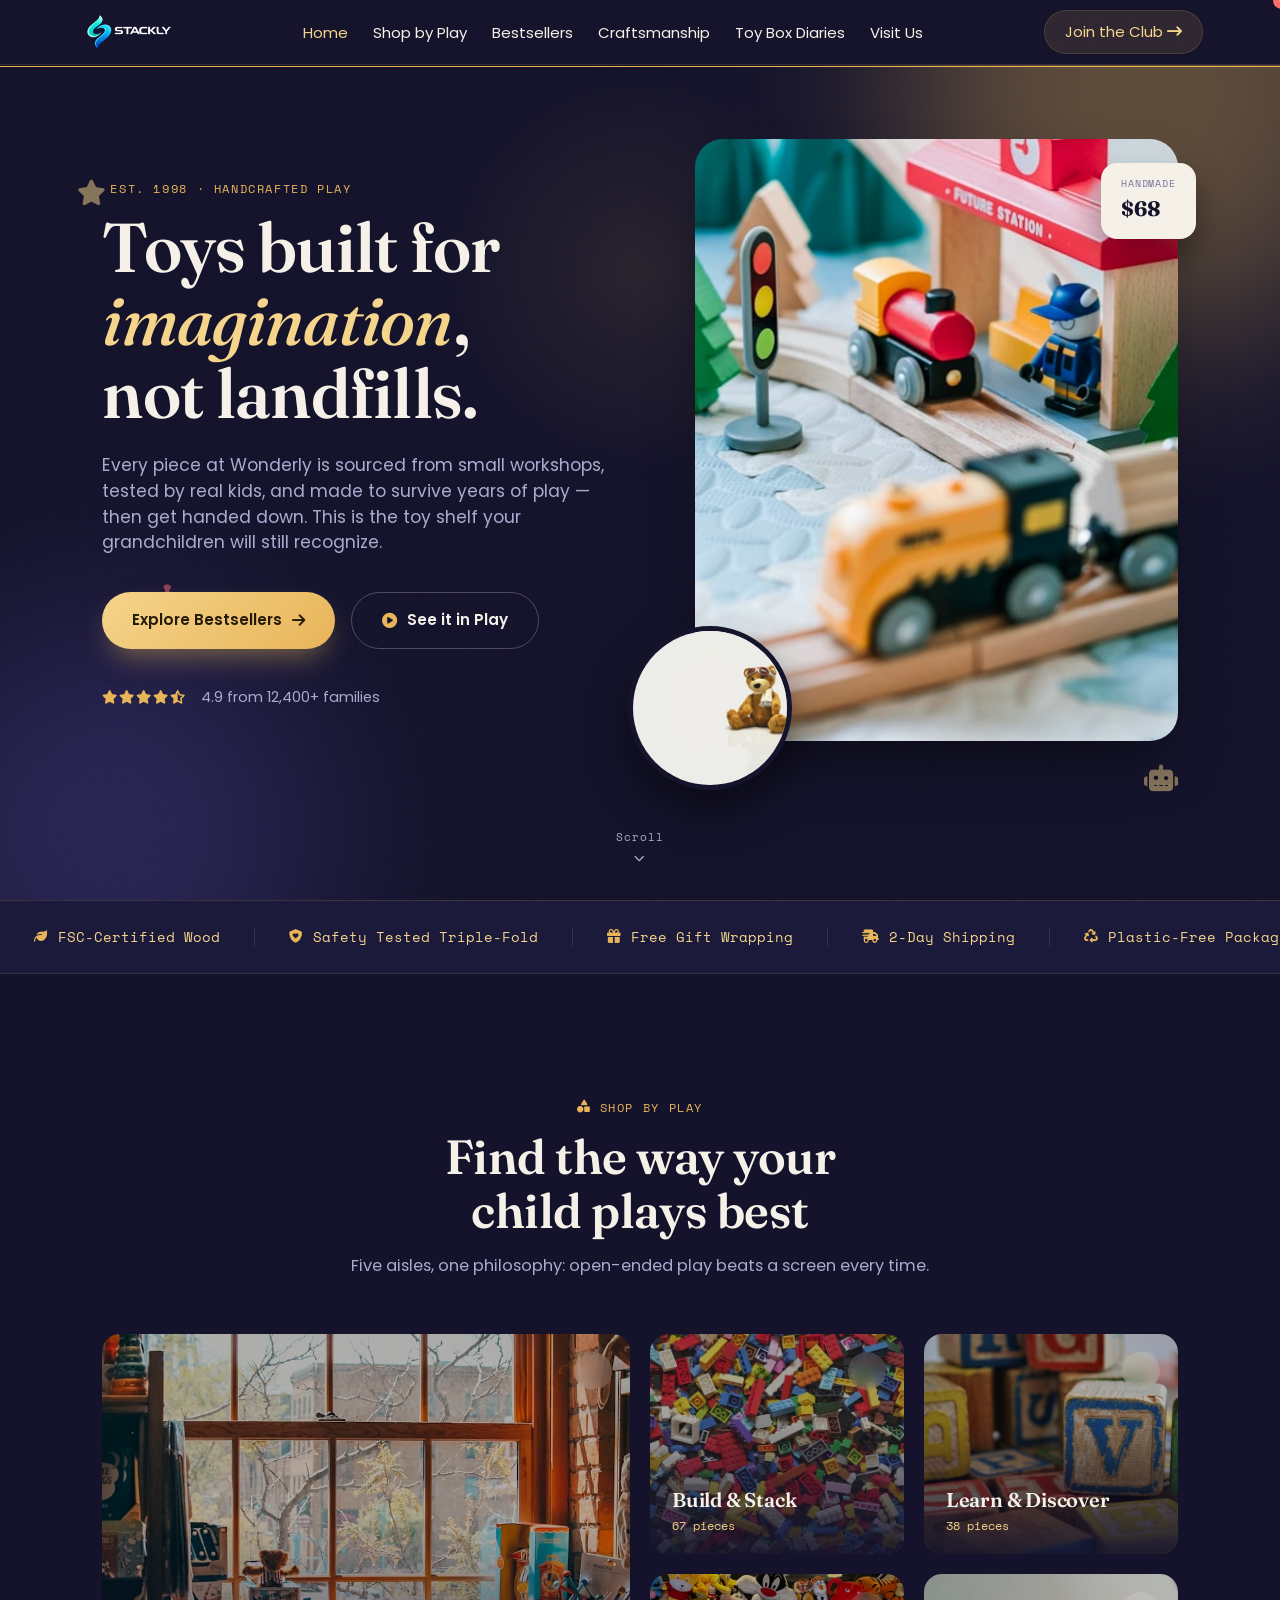
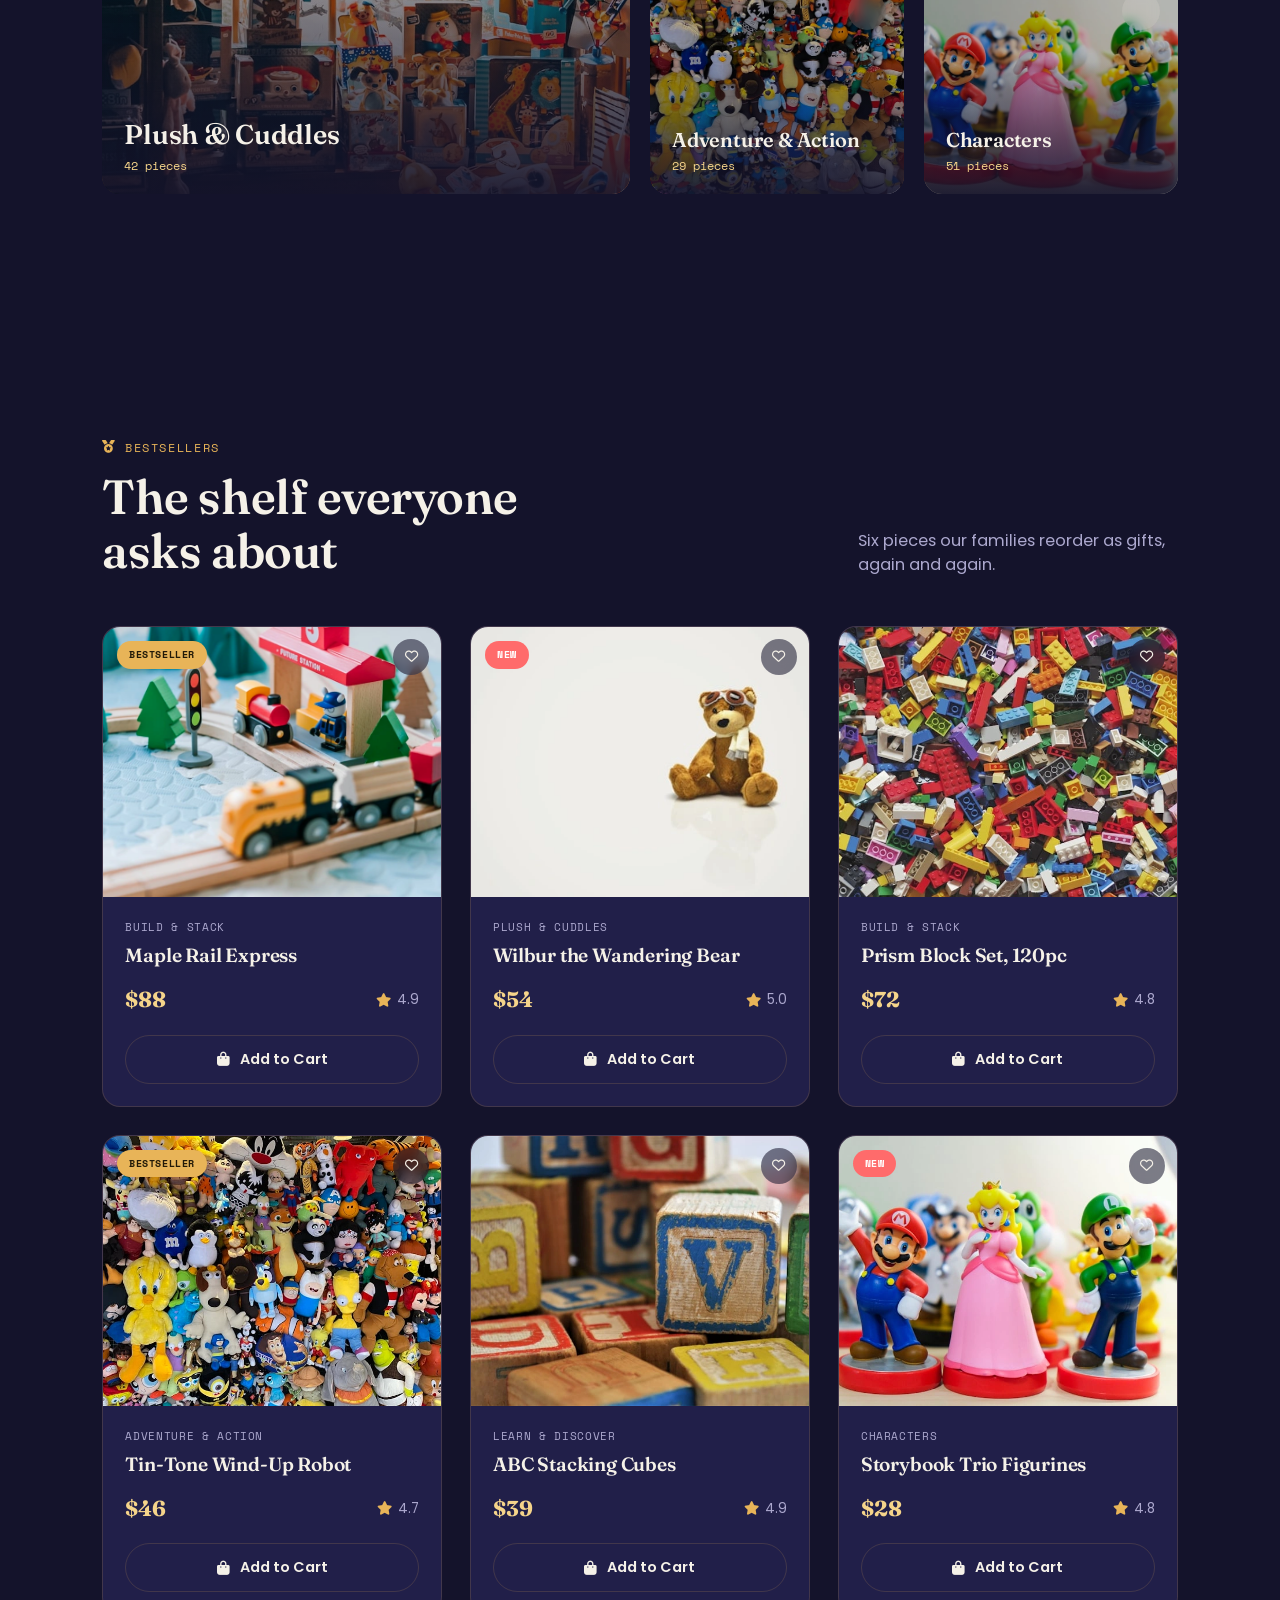
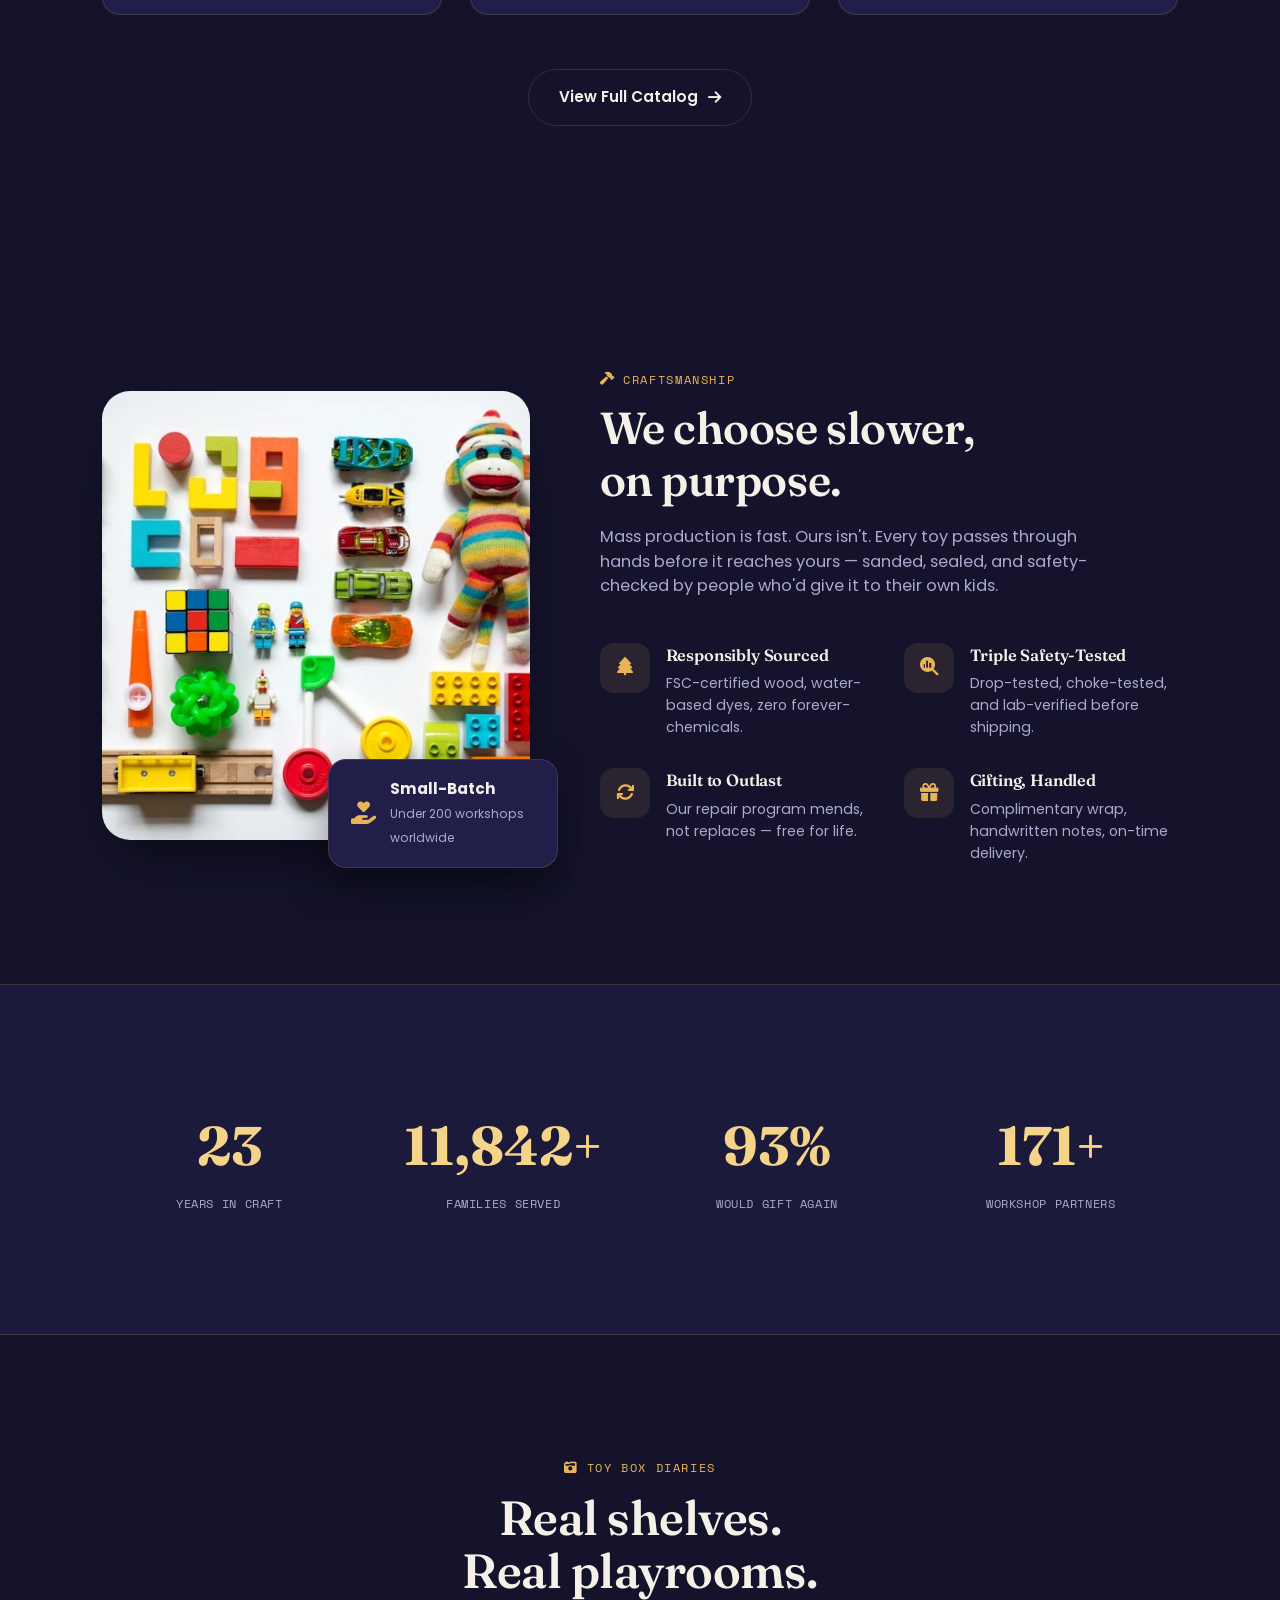
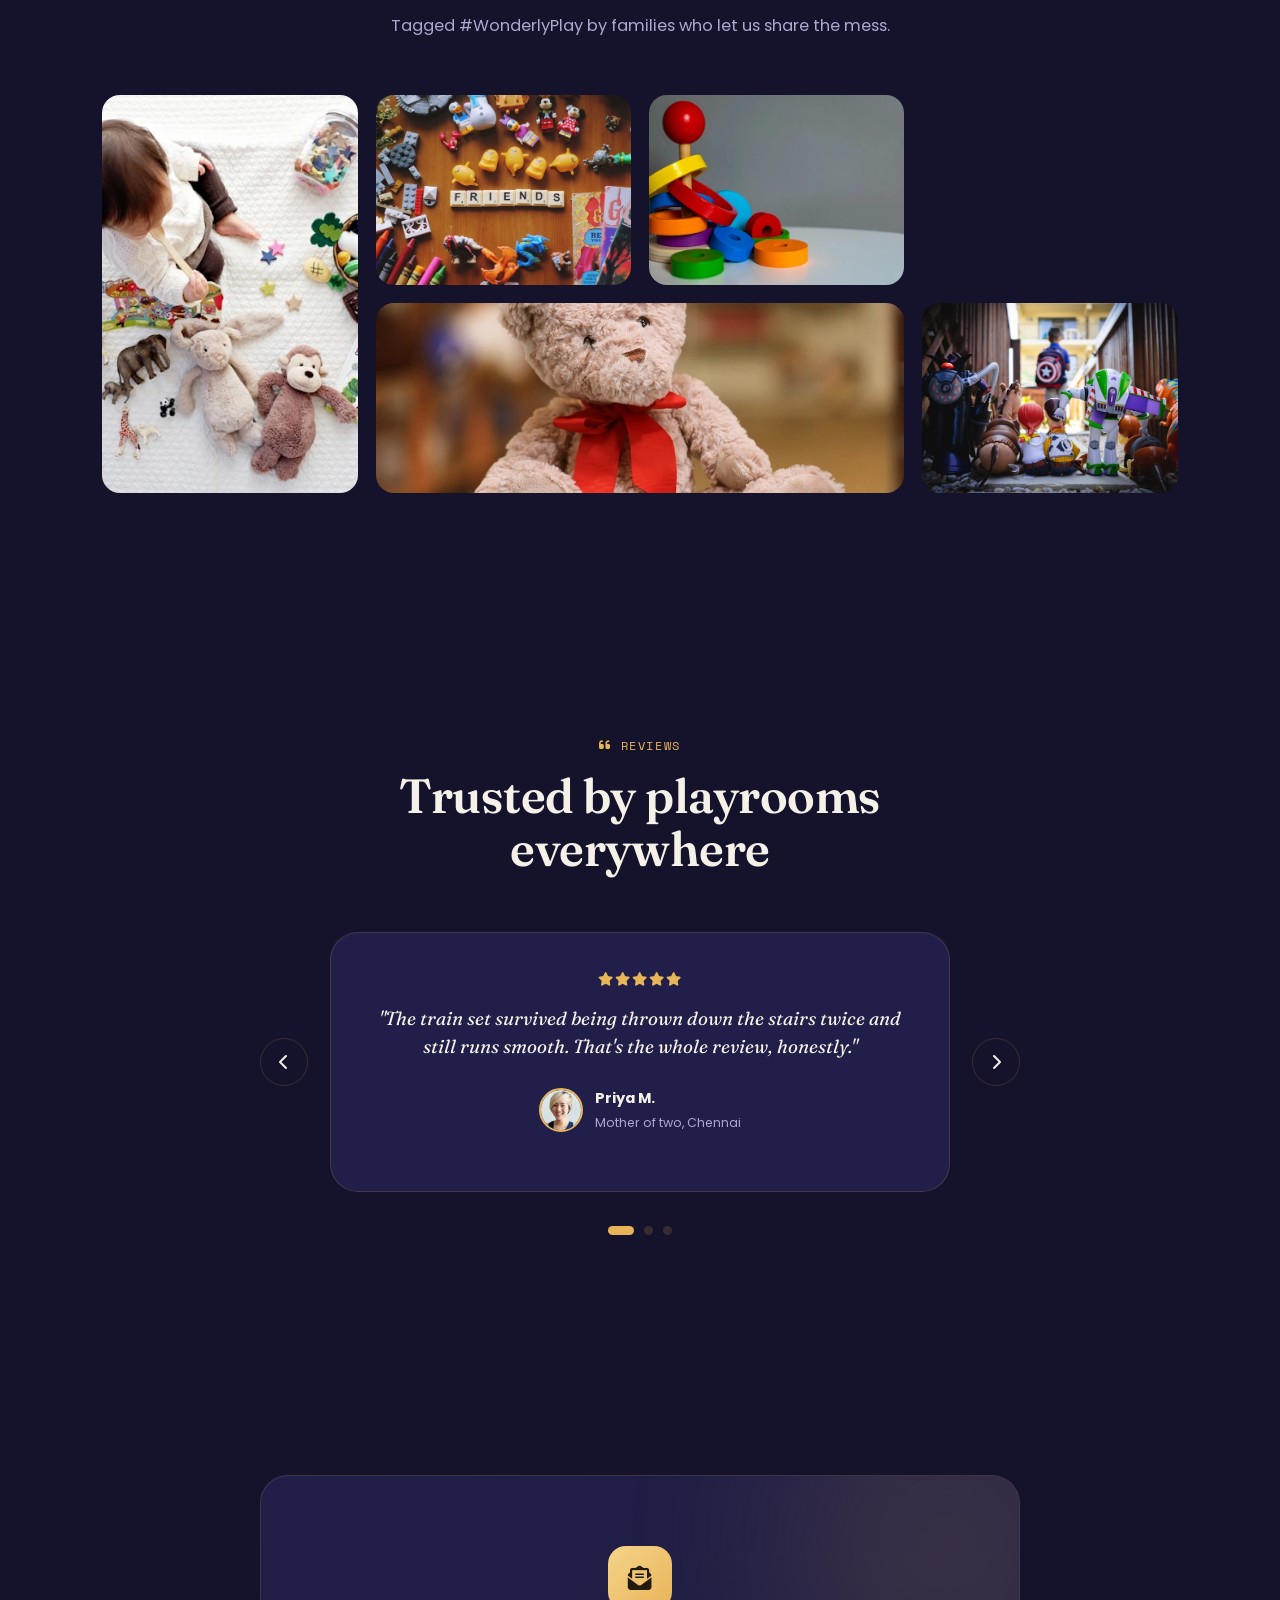
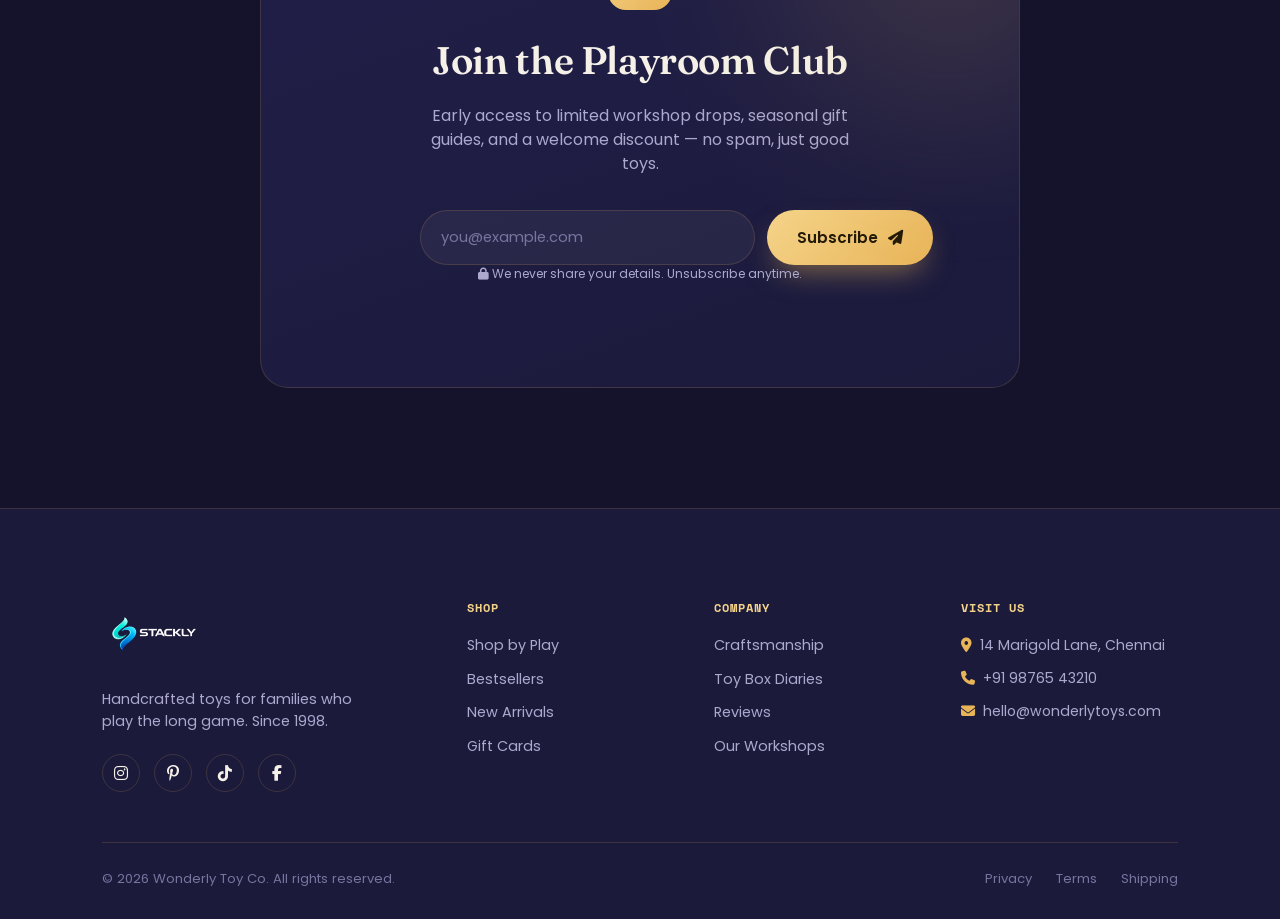
==== commit e79a622c: "changes" ====
--- a/index.html
+++ b/index.html
@@ -46,16 +46,27 @@
 </header>
 
 <!-- mobile menu overlay -->
+<!-- Mobile Menu -->
 <div class="mobile-menu" id="mobileMenu">
-  <nav>
-    <a href="index.html">Home</a>
-    <a href="shop.html">Shop by Play</a>
-    <a href="best.html">Bestsellers</a>
-    <a href="craft.html">Craftsmanship</a>
-    <a href="diaries.html">Toy Box Diaries</a>
-    <a href="visit.html">Visit Us</a>
-    <a href="login.html" class="mm-cta">Join the Club</a>
-  </nav>
+
+    <!-- Close Button -->
+    <button class="menu-close" id="menuClose">
+        <i class="fa-solid fa-xmark"></i>
+    </button>
+
+    <nav>
+        <a href="index.html">Home</a>
+        <a href="shop.html">Shop by Play</a>
+        <a href="best.html">Bestsellers</a>
+        <a href="craft.html">Craftsmanship</a>
+        <a href="diaries.html">Toy Box Diaries</a>
+        <a href="visit.html">Visit Us</a>
+
+        <a href="login.html" class="mm-cta">
+            Join the Club
+        </a>
+    </nav>
+
 </div>
 
 <main>
--- a/style.css
+++ b/style.css
@@ -195,6 +195,39 @@
   display:flex;flex-direction:column;justify-content:center;padding:8vw;
   transform:translateY(-100%);transition:transform .55s var(--ease-smooth);
 }
+
+/* ==========================
+   Mobile Menu Close Button
+========================== */
+
+.menu-close{
+    position:absolute;
+    top:22px;
+    right:22px;
+    width:48px;
+    height:48px;
+    border:none;
+    outline:none;
+    border-radius:50%;
+    background:rgba(255,255,255,.08);
+    color:#fff;
+    display:flex;
+    justify-content:center;
+    align-items:center;
+    cursor:pointer;
+    transition:.3s;
+    z-index:1201;
+}
+
+.menu-close i{
+    font-size:28px;
+}
+
+.menu-close:hover{
+    background:var(--gold);
+    color:#14132B;
+    transform:rotate(90deg);
+}
 .mobile-menu.active{transform:translateY(0);}
 .mobile-menu nav{display:flex;flex-direction:column;gap:26px;}
 .mobile-menu nav a{
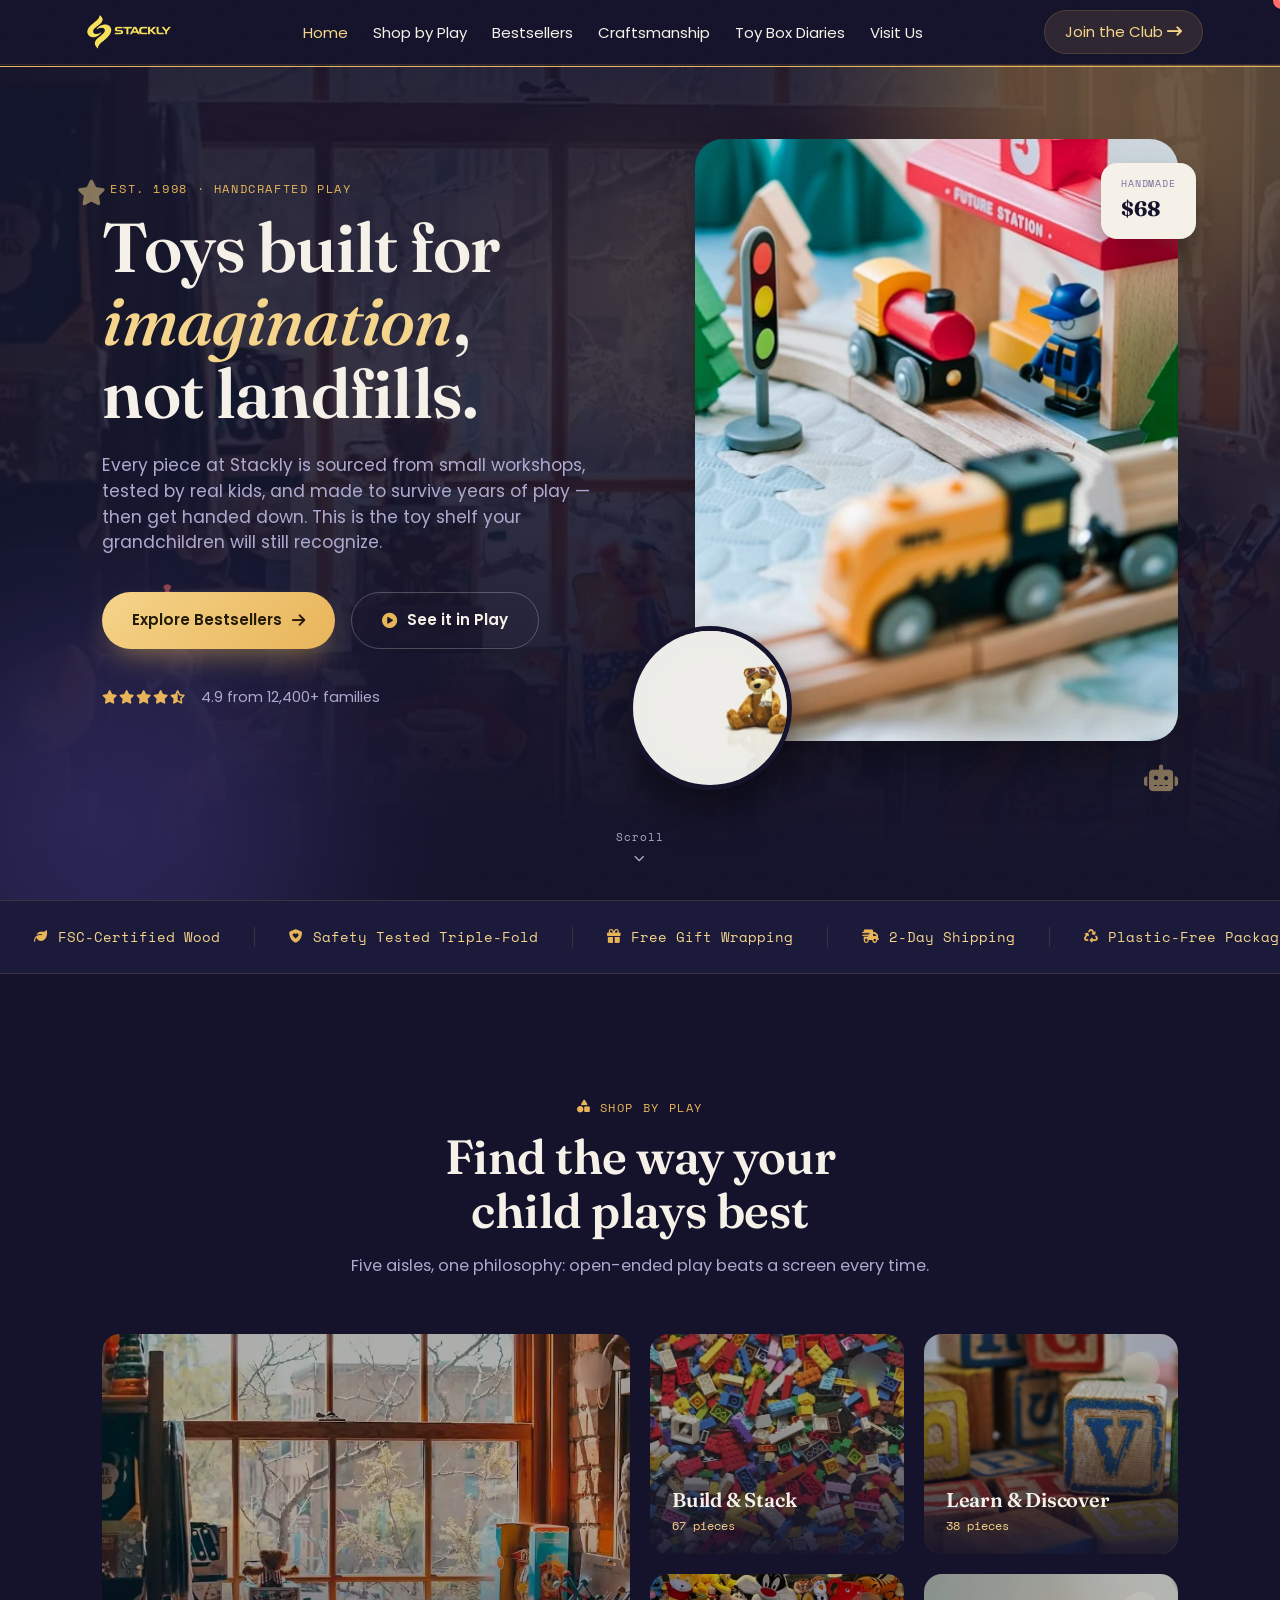
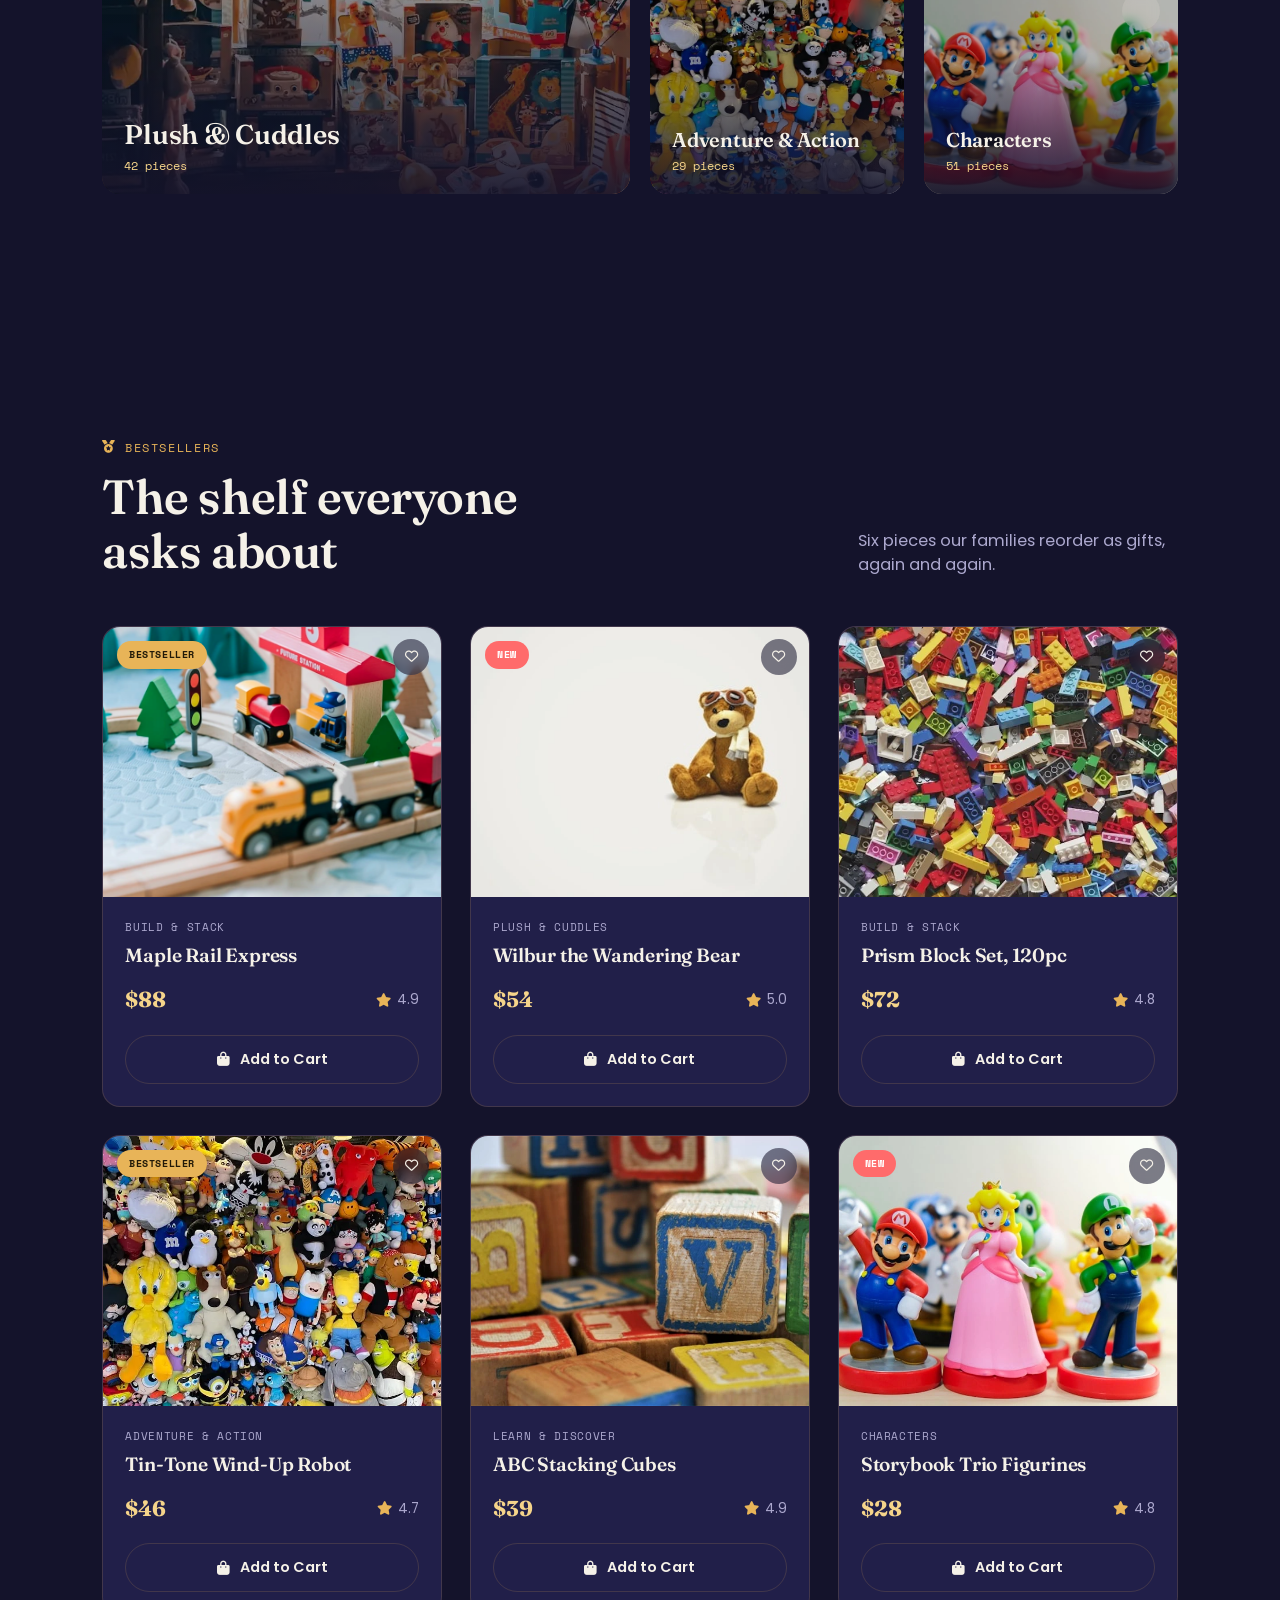
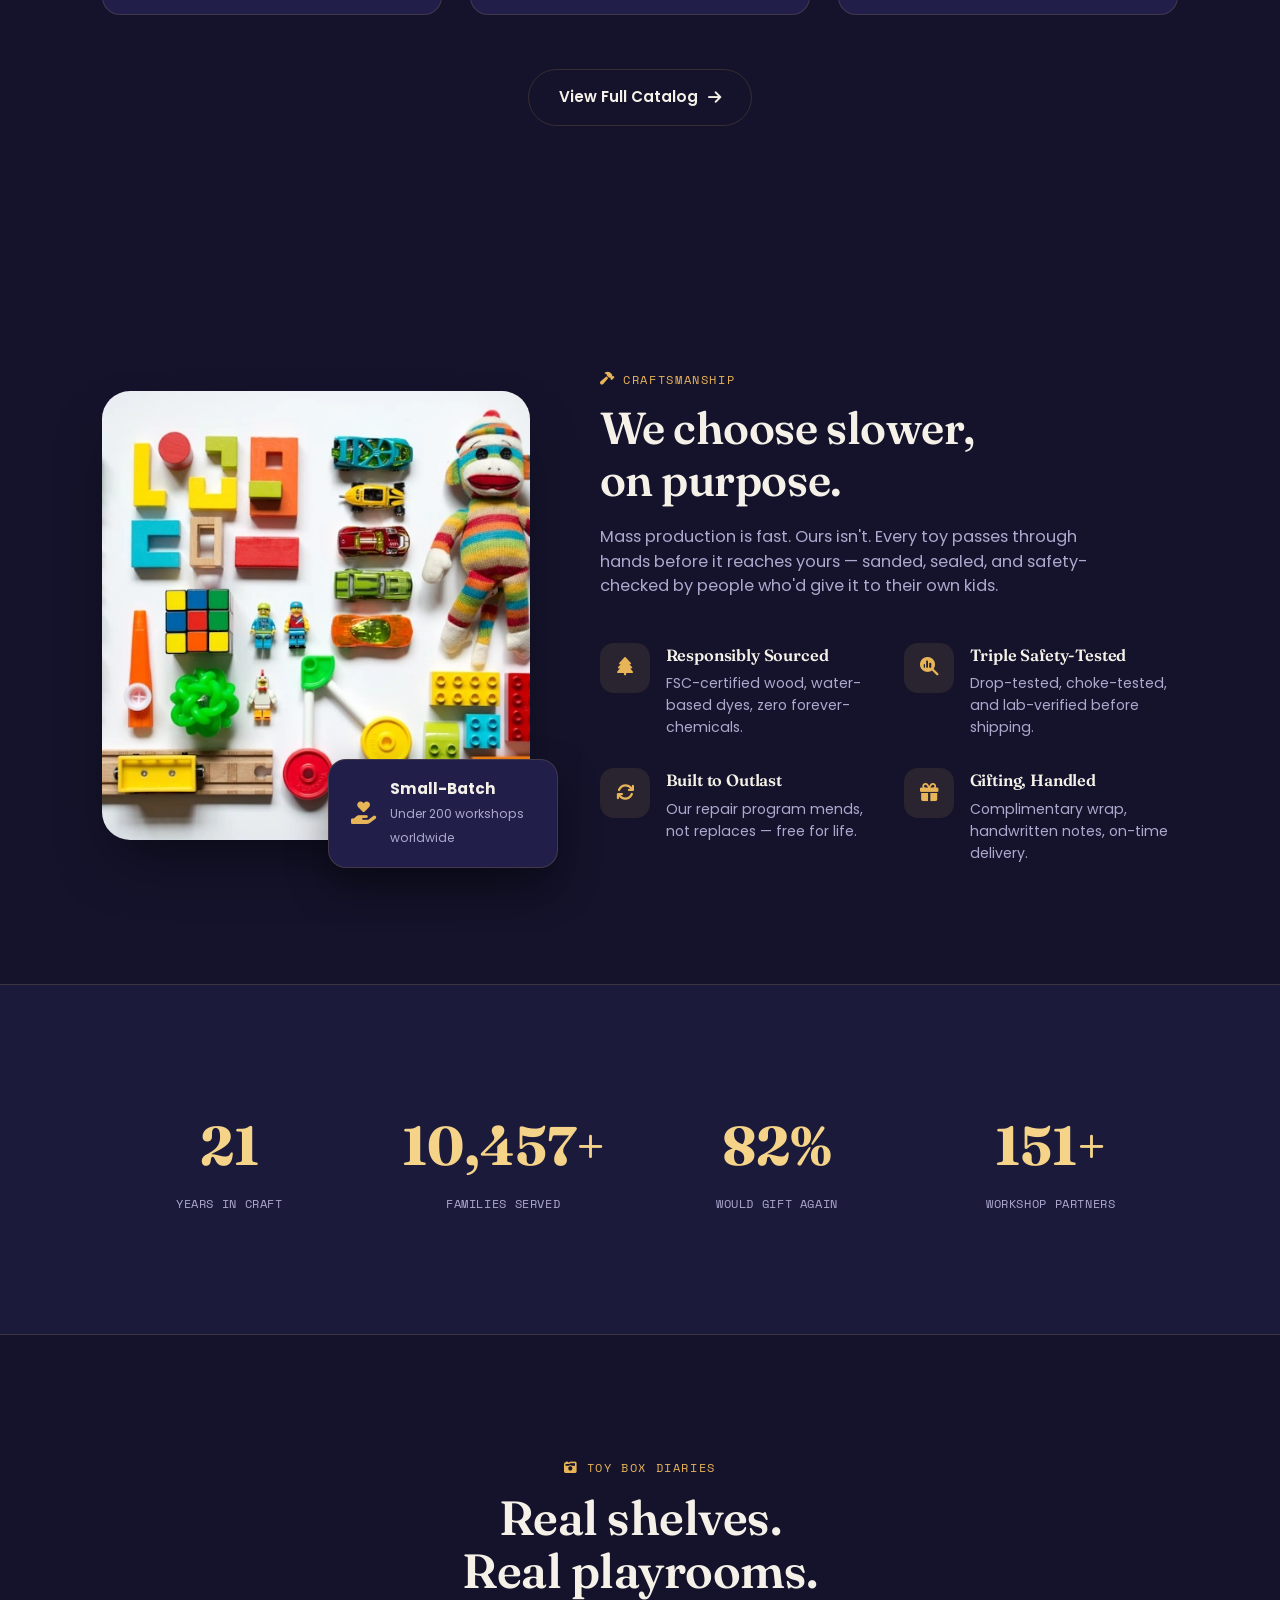
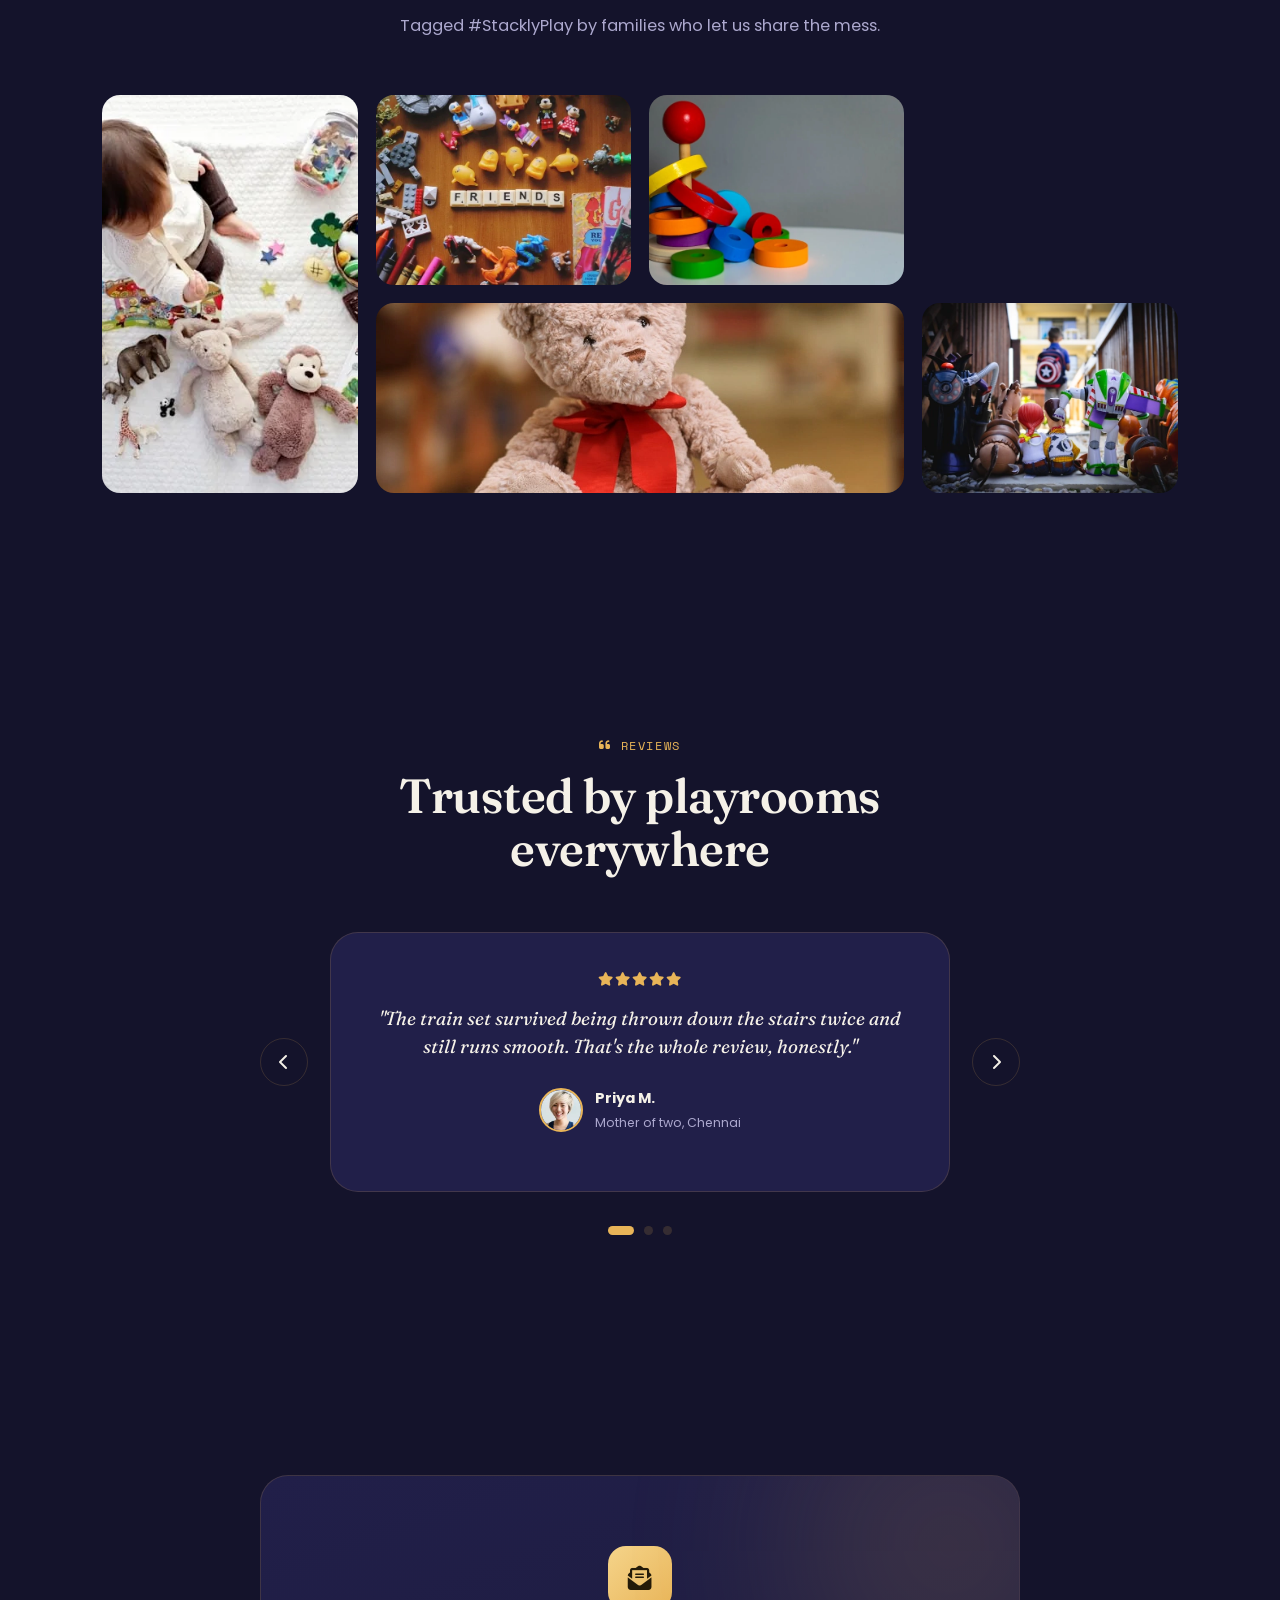
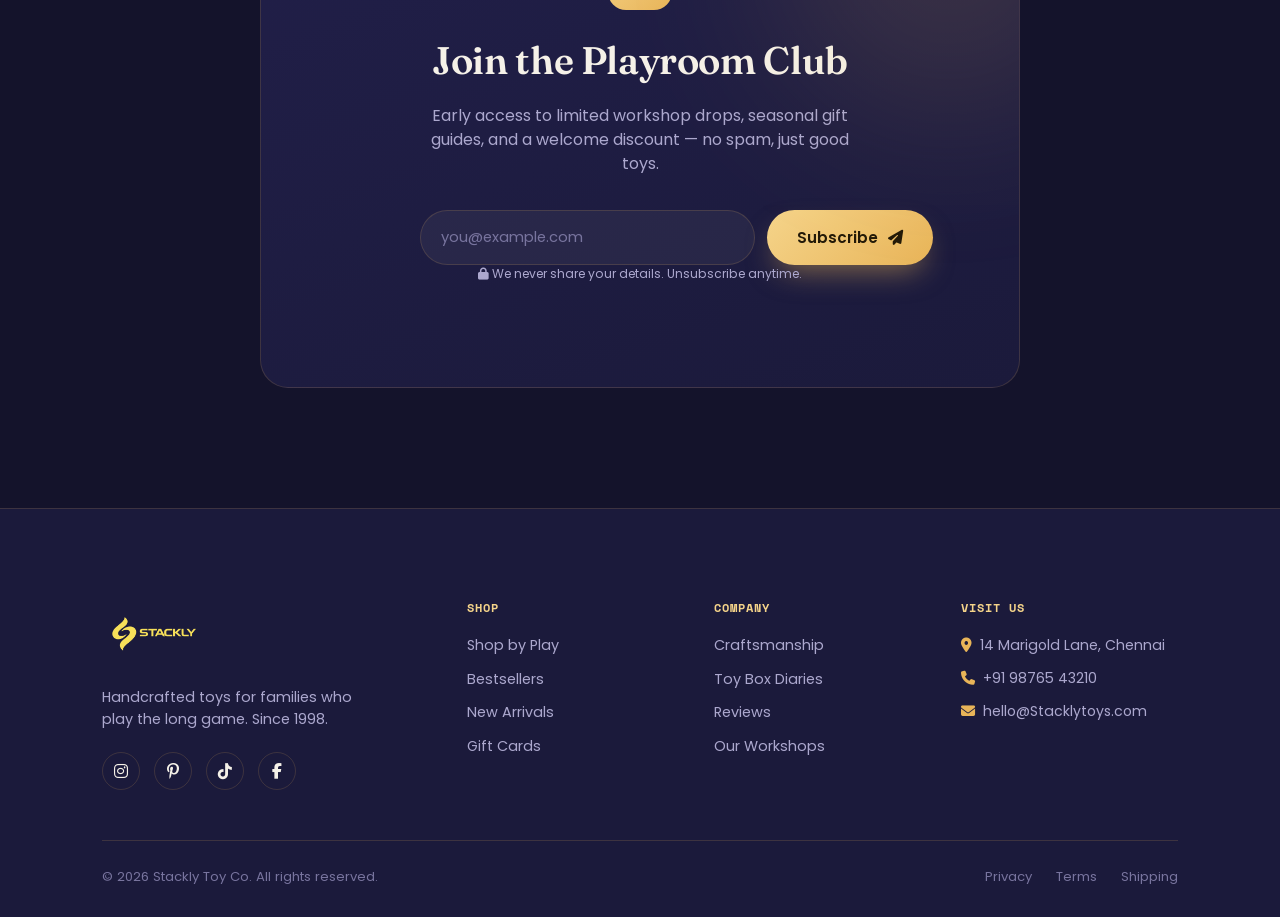
==== commit 5d2f91bb: "image google mobile" ====
--- a/index.html
+++ b/index.html
@@ -3,7 +3,7 @@
 <head>
 <meta charset="UTF-8">
 <meta name="viewport" content="width=device-width, initial-scale=1.0">
-<title>Wonderly &mdash; Toys Worth Keeping</title>
+<title>Stackly &mdash; Toys Worth Keeping</title>
 
 <link rel="preconnect" href="https://fonts.googleapis.com">
 <link href="https://fonts.googleapis.com/css2?family=Fraunces:ital,opsz,wght@0,9..144,400;0,9..144,500;0,9..144,600;0,9..144,700;1,9..144,500&family=Poppins:wght@300;400;500;600;700;800&family=Space+Mono:wght@400;700&display=swap" rel="stylesheet">
@@ -86,7 +86,7 @@
     <div class="hero-copy">
       <p class="eyebrow reveal"><i class="fa-solid fa-sparkles"></i> Est. 1998 &middot; Handcrafted Play</p>
       <h1 class="reveal">Toys built for<br><span class="script-word">imagination</span>,<br>not landfills.</h1>
-      <p class="hero-sub reveal">Every piece at Wonderly is sourced from small workshops, tested by real kids, and made to survive years of play &mdash; then get handed down. This is the toy shelf your grandchildren will still recognize.</p>
+      <p class="hero-sub reveal">Every piece at Stackly is sourced from small workshops, tested by real kids, and made to survive years of play &mdash; then get handed down. This is the toy shelf your grandchildren will still recognize.</p>
       <div class="hero-actions reveal">
         <a href="best.html" class="btn btn-primary">
           <span>Explore Bestsellers</span>
@@ -393,7 +393,7 @@
   <div class="section-head reveal">
     <p class="eyebrow"><i class="fa-solid fa-camera-retro"></i> Toy Box Diaries</p>
     <h2>Real shelves.<br>Real playrooms.</h2>
-    <p class="section-sub">Tagged #WonderlyPlay by families who let us share the mess.</p>
+    <p class="section-sub">Tagged #StacklyPlay by families who let us share the mess.</p>
   </div>
 
   <div class="gallery-grid">
@@ -449,7 +449,7 @@
       </div>
       <div class="testi-card">
         <div class="stars"><i class="fa-solid fa-star"></i><i class="fa-solid fa-star"></i><i class="fa-solid fa-star"></i><i class="fa-solid fa-star"></i><i class="fa-solid fa-star-half-stroke"></i></div>
-        <p>"We've replaced almost every plastic toy in the house with something from Wonderly. My kids actually play longer with less."</p>
+        <p>"We've replaced almost every plastic toy in the house with something from Stackly. My kids actually play longer with less."</p>
         <div class="testi-person">
           <img src="Assest/toy16.webp" alt="Anjali K.">
           <div><strong>Anjali K.</strong><span>Parent of three, Bengaluru</span></div>
@@ -517,12 +517,12 @@
       <h5>Visit Us</h5>
       <p><i class="fa-solid fa-location-dot"></i> 14 Marigold Lane, Chennai</p>
       <p><i class="fa-solid fa-phone"></i> +91 98765 43210</p>
-      <p><i class="fa-solid fa-envelope"></i> hello@wonderlytoys.com</p>
+      <p><i class="fa-solid fa-envelope"></i> hello@Stacklytoys.com</p>
     </div>
   </div>
 
   <div class="footer-bottom">
-    <p>&copy; 2026 Wonderly Toy Co. All rights reserved.</p>
+    <p>&copy; 2026 Stackly Toy Co. All rights reserved.</p>
     <div class="footer-legal">
       <a href="404.html">Privacy</a>
       <a href="404.html">Terms</a>
--- a/style.css
+++ b/style.css
@@ -1,5 +1,5 @@
 /* ===================================================
-   WONDERLY — Premium Toy Store
+   Stackly — Premium Toy Store
    Tokens
 =================================================== */
 :root{
@@ -132,10 +132,23 @@
 .nav-inner .nav-links{justify-self:center;}
 .nav-inner .nav-icons{justify-self:end;}
 .logo{display:flex;align-items:center;gap:10px;}
+
+
+/* Header Logo */
 .nav-inner > a img{
     height:70px;
     width:auto;
     display:block;
+    object-fit:contain;
+
+    filter: brightness(0)
+            saturate(100%)
+            invert(84%)
+            sepia(39%)
+            saturate(650%)
+            hue-rotate(355deg)
+            brightness(104%)
+            contrast(96%);
 }
 .logo-mark{
   width:38px;height:38px;border-radius:12px;display:grid;place-items:center;
@@ -258,7 +271,7 @@
   padding-top:100px;overflow:hidden;position:relative;
   background-size:cover;background-position:center;background-repeat:no-repeat;
   background-image:linear-gradient(180deg, rgba(20,19,43,.92), rgba(20,19,43,.85) 45%, var(--bg-deep) 96%),
-    url('https://images.unsplash.com/photo-1596068587619-e4b11c7a3488?w=1800&q=80&auto=format&fit=crop');
+    url('Assest/toy3.webp');
 }
 .hero-bg-shapes{position:absolute;inset:0;z-index:0;pointer-events:none;}
 .blob{position:absolute;border-radius:50%;filter:blur(90px);opacity:.35;}
@@ -547,12 +560,21 @@
   max-width:1400px;margin:0 auto;display:grid;grid-template-columns:1.6fr 1fr 1fr 1.1fr;gap:50px;
   padding-bottom:50px;border-bottom:1px solid var(--line);
 }
+/* Footer Logo */
 .footer-brand img{
-    height:70px;      /* Same size as header */
+    height:70px;
     width:auto;
     display:block;
     object-fit:contain;
-    margin-bottom:20px;
+
+    filter: brightness(0)
+            saturate(100%)
+            invert(84%)
+            sepia(39%)
+            saturate(650%)
+            hue-rotate(355deg)
+            brightness(104%)
+            contrast(96%);
 }
 .footer-brand p{color:var(--lavender);font-size:.9rem;margin:18px 0 22px;max-width:280px;}
 .footer-social{display:flex;gap:14px;}
@@ -646,7 +668,7 @@
 .shop-hero{
   min-height:82vh;
   background-image:linear-gradient(180deg, rgba(20,19,43,.90), rgba(20,19,43,.80) 45%, var(--bg-deep) 96%),
-    url('https://images.unsplash.com/photo-1596068587619-e4b11c7a3488?w=1600&q=80&auto=format&fit=crop');
+    url('Assest/toy3.webp');
 }
 .shop-hero-inner{position:relative;z-index:2;max-width:820px;margin:0 auto;}
 .breadcrumb{
@@ -960,7 +982,7 @@
 .craft-hero{
   min-height:76vh;
   background-image:linear-gradient(180deg, rgba(20,19,43,.90), rgba(20,19,43,.80) 45%, var(--bg-deep) 96%),
-    url('https://images.unsplash.com/photo-1497218770144-3fea6dbc33fe?w=1600&q=80&auto=format&fit=crop');
+    url('Assest/toy50\ \(1\).webp');
 }
 
 /* ---- 2. Process timeline ---- */
@@ -1089,7 +1111,7 @@
 .diaries-hero{
   min-height:74vh;
   background-image:linear-gradient(180deg, rgba(20,19,43,.90), rgba(20,19,43,.80) 45%, var(--bg-deep) 96%),
-    url('https://images.unsplash.com/photo-1515488042361-ee00e0ddd4e4?w=1600&q=80&auto=format&fit=crop');
+    url('Assest/toy51\ \(1\).webp');
 }
 
 /* ---- 2. Full gallery (extends base .gallery-grid) ---- */
@@ -1200,7 +1222,7 @@
 .visit-hero{
   min-height:74vh;
   background-image:linear-gradient(180deg, rgba(20,19,43,.90), rgba(20,19,43,.80) 45%, var(--bg-deep) 96%),
-    url('https://images.unsplash.com/photo-1705508088412-0e2937e3ef81?w=1600&q=80&auto=format&fit=crop');
+    url('Assest/toy38.webp');
 }
 
 /* ---- 2. Our Stores ---- */
@@ -1468,8 +1490,54 @@
 @media (max-width:900px){
   .auth-page{grid-template-columns:1fr;}
   .auth-visual{display:none;}
-  .ap-logo-mobile{display:flex;position:static;margin-bottom:34px;justify-content:center;}
-  .auth-panel{padding:40px 6vw 60px;}
+
+ .ap-logo-mobile{
+  display:flex;position:relative;top:auto;left:auto;
+  width:100%;justify-content:center;align-items:center;gap:10px;
+  padding:24px 6vw 22px;margin-bottom:0;
+  background:linear-gradient(160deg,var(--bg-alt),var(--bg-deep));
+  border-bottom:1px solid var(--line);
+}
+  .ap-logo-mobile .logo-text{font-size:1.5rem;}
+
+.auth-panel{
+  padding:0 6vw 60px;
+  min-height:auto;
+  flex-direction:column;
+  align-items:stretch;
+  justify-content:flex-start;
+}
+  .auth-card{padding-top:38px;}
+}
+
+@media (max-width:520px){
+  .auth-card h2{font-size:1.5rem;}
+  .auth-sub{font-size:.86rem;margin-bottom:22px;}
+
+  .role-toggle{margin-bottom:22px;}
+  .role-opt{font-size:.8rem;padding:11px 8px;gap:6px;}
+
+  .field-group{margin-bottom:16px;}
+  .input-wrap input{padding:14px 12px;font-size:.9rem;}
+  .toggle-pass{padding:0 14px;}
+
+  .field-row{flex-wrap:wrap;gap:12px;}
+  .checkbox-box{width:21px;height:21px;}
+
+  .auth-submit{padding:15px;font-size:.9rem;}
+
+  .social-row{flex-direction:column;gap:12px;margin-bottom:22px;}
+  .social-btn{padding:13px;}
+
+  .auth-divider{margin:24px 0 20px;}
+  .auth-switch{font-size:.85rem;}
+}
+
+@media (max-width:380px){
+  .auth-panel{padding:0 5vw 44px;}
+  .ap-logo-mobile{padding:18px 5vw 16px;}
+  .auth-card h2{font-size:1.35rem;}
+  .checkbox-wrap,.terms-check{font-size:.8rem;}
 }
 
 /* ===================================================
@@ -1776,4 +1844,5 @@
 
 @media (prefers-reduced-motion: reduce){
   *{animation-duration:.001ms !important;animation-iteration-count:1 !important;transition-duration:.001ms !important;}
-}+}
+
